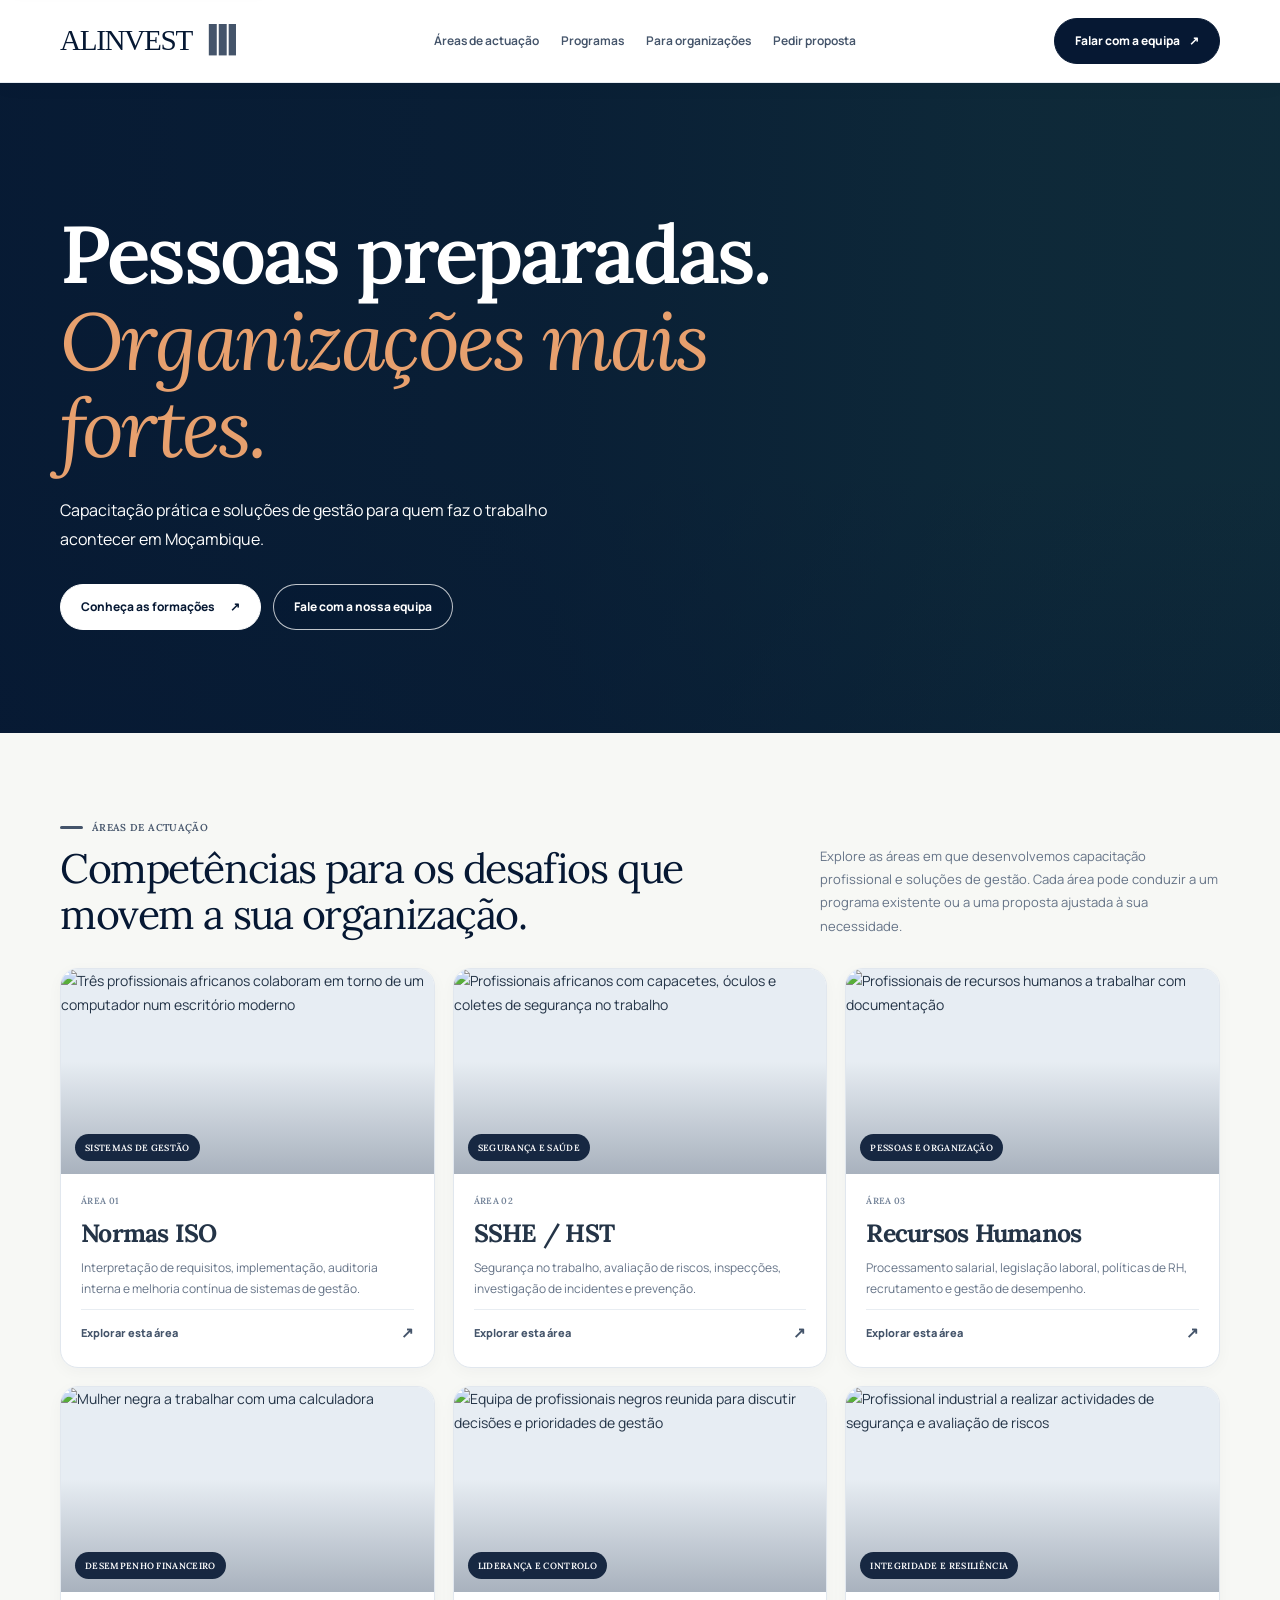
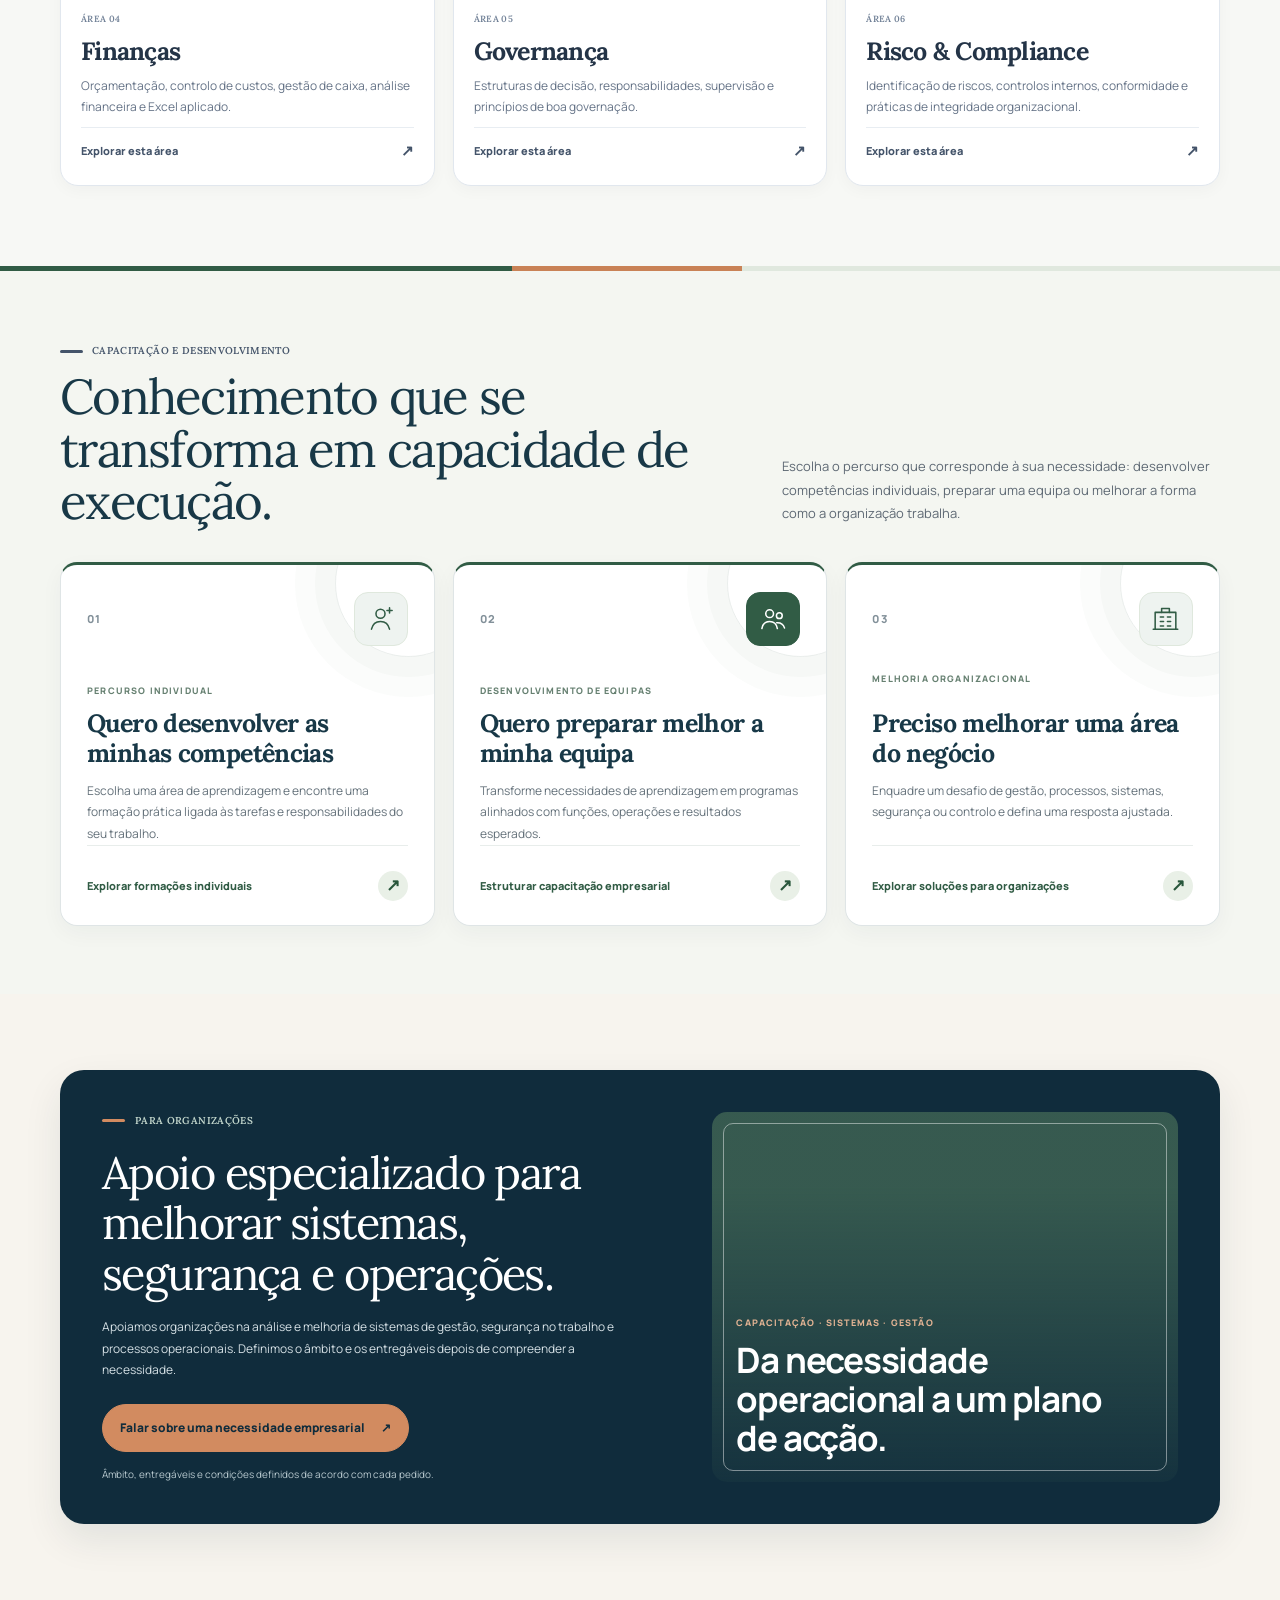
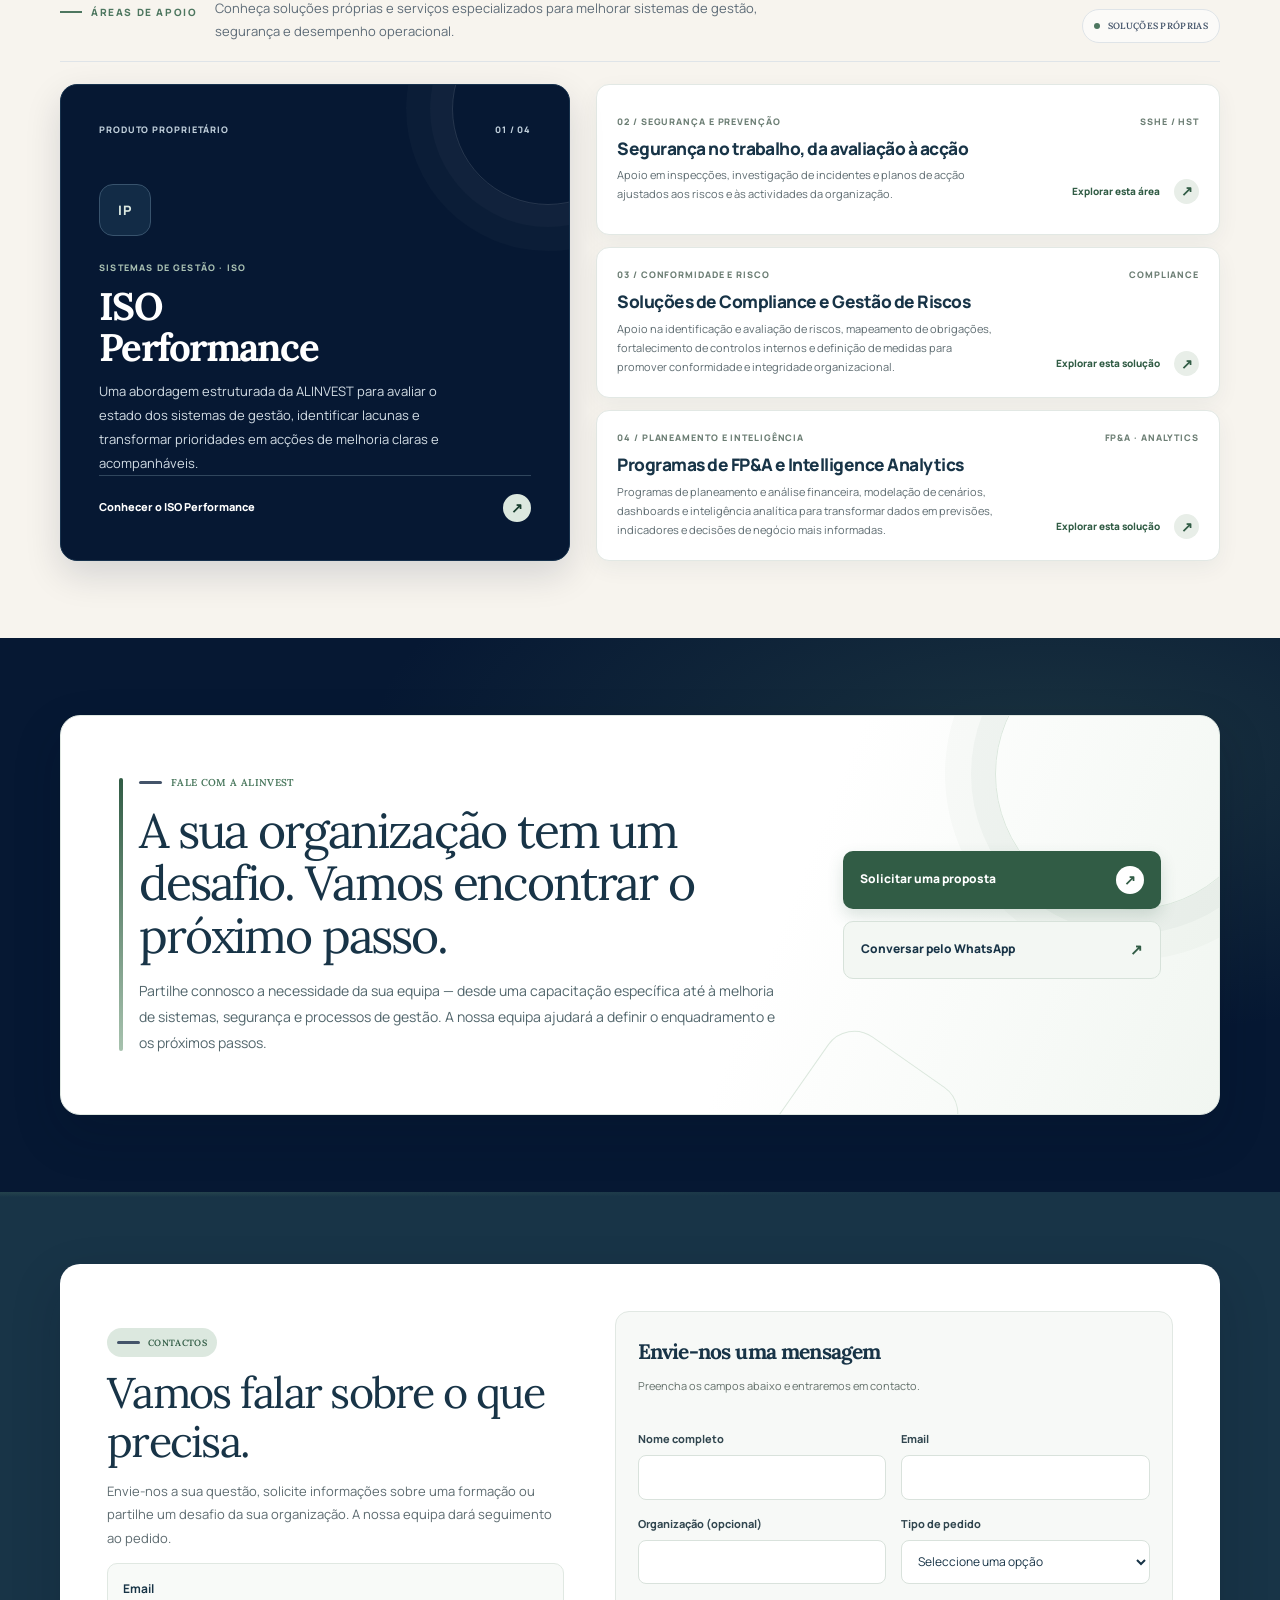
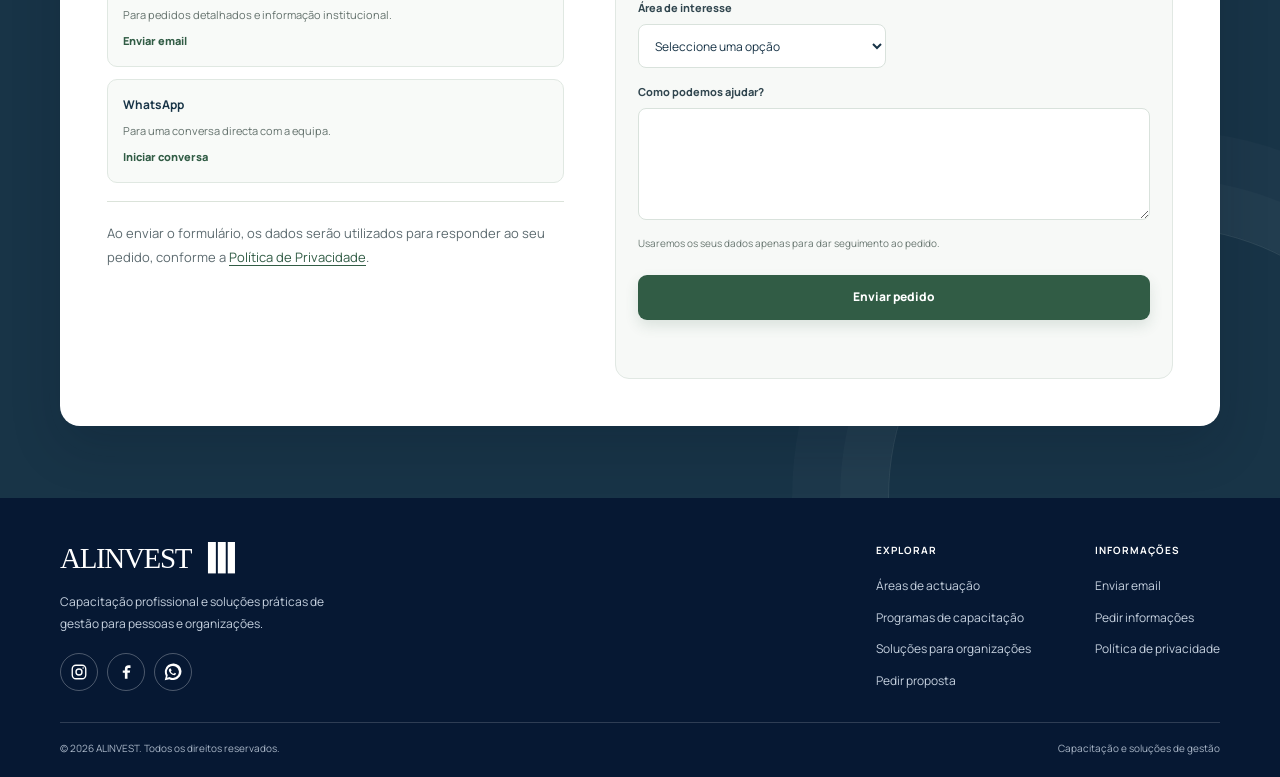
==== index.html @ ae2666fd "Remove contact area decorative arrows" ====
<!doctype html>
<html lang="pt-MZ">
<head>
<meta charset="utf-8"><link rel="preconnect" href="https://fonts.googleapis.com"><link rel="preconnect" href="https://fonts.gstatic.com" crossorigin><link href="https://fonts.googleapis.com/css2?family=Lora:wght@400;500;600;700&family=Manrope:wght@400;500;600;700;800&display=swap" rel="stylesheet"><meta name="viewport" content="width=device-width,initial-scale=1">
<meta name="theme-color" content="#061833">
<meta name="color-scheme" content="light">
<link rel="preload" as="image" href="https://images.pexels.com/photos/30678211/pexels-photo-30678211.jpeg?auto=compress&cs=tinysrgb&w=1920" fetchpriority="high">
<meta name="robots" content="index,follow,max-image-preview:large">
<meta property="og:type" content="website">
<meta property="og:locale" content="pt_MZ">
<meta property="og:site_name" content="ALINVEST"><meta property="og:url" content="https://www.alinvest-group.com/">
<meta property="og:title" content="ALINVEST | Formação Profissional e Soluções de Gestão em Moçambique">
<meta property="og:description" content="Capacitação profissional e soluções de gestão ajustadas às necessidades de profissionais e organizações em Moçambique.">
<meta name="twitter:card" content="summary">
<link rel="canonical" href="https://www.alinvest-group.com/"><meta name="description" content="Formação profissional e capacitação empresarial em Moçambique. A ALINVEST desenvolve competências em Normas ISO, SSHE/HST, Recursos Humanos, Finanças, Governança, Risco e Compliance.">
<title>ALINVEST — Capacitação e Desenvolvimento Profissional</title>
<link rel="stylesheet" href="assets/css/site.css">
<script type="application/ld+json">{"@context":"https://schema.org","@type":"Organization","name":"ALINVEST","url":"https://www.alinvest-group.com/","email":"info@alinvest-group.com","telephone":"+258851658131","address":{"@type":"PostalAddress","addressLocality":"Maputo","addressCountry":"MZ"},"areaServed":{"@type":"Country","name":"Mozambique"},"knowsAbout":["Capacitação profissional","Normas ISO","SSHE e HST","Recursos Humanos","Finanças","Governança","Gestão de Riscos","Compliance"]}</script></head>
<body>
<a class="skip-link" href="#conteudo">Saltar para o conteúdo principal</a>
<header class="header"><div class="wrap nav">
<a class="brand" href="#inicio" aria-label="ALINVEST — início"><img src="assets/alinvest-logo.svg" alt="ALINVEST" width="220" height="44"></a>
<nav class="links" aria-label="Navegação principal"><a href="#areas">Áreas de actuação</a><a href="#formacoes">Programas</a><a href="#solucoes">Para organizações</a><a href="#contacto">Pedir proposta</a></nav><a class="nav-cta" href="#contacto">Falar com a equipa <span>↗</span></a><button class="menu-btn" aria-label="Abrir menu" aria-expanded="false" id="menuBtn" aria-controls="mobileLinks">☰</button>
</div><nav class="mobile-links" id="mobileLinks" aria-label="Navegação móvel"><a href="#areas">Áreas de actuação</a><a href="#formacoes">Programas de capacitação</a><a href="#solucoes">Soluções para organizações</a><a href="#contacto">Pedir proposta</a><a class="mobile-cta" href="#contacto">Falar com a equipa</a></nav></header>
<main id="conteudo">
<section class="hero" id="inicio" aria-labelledby="hero-title">
 <div class="hero-backdrop" aria-hidden="true">
  <span class="hero-slide is-active" data-slide="0" style="background-image:url('https://images.pexels.com/photos/30678211/pexels-photo-30678211.jpeg?auto=compress&cs=tinysrgb&w=1920')"></span>
  <span class="hero-slide" data-slide="1" style="background-image:url('https://images.pexels.com/photos/30689114/pexels-photo-30689114.jpeg?auto=compress&cs=tinysrgb&w=1920')"></span>
  <span class="hero-slide" data-slide="2" style="background-image:url('https://images.pexels.com/photos/6694486/pexels-photo-6694486.jpeg?auto=compress&cs=tinysrgb&w=1920')"></span>
 </div>
 <div class="hero-shade"></div>
 <div class="wrap hero-content">
  <div class="hero-copy" data-cms-page="home-hero">

   <h1 id="hero-title">Pessoas preparadas.<br><em>Organizações mais fortes.</em></h1>
   <p class="hero-subtitle">Capacitação prática e soluções de gestão para quem faz o trabalho acontecer em Moçambique.</p>
   <div class="hero-actions"><a class="hero-button primary" href="#formacoes">Conheça as formações <span>↗</span></a><a class="hero-button ghost" href="#contacto">Fale com a nossa equipa</a></div>
  </div>
 </div>
</section>

<section class="section areas-section" id="areas" aria-labelledby="areas-title"><div class="wrap">
<div class="editorial-heading areas-heading" data-cms-page="home-areas-intro"><div><span class="editorial-kicker">ÁREAS DE ACTUAÇÃO</span><h2 id="areas-title">Competências para os desafios que movem a sua organização.</h2></div><p>Explore as áreas em que desenvolvemos capacitação profissional e soluções de gestão. Cada área pode conduzir a um programa existente ou a uma proposta ajustada à sua necessidade.</p></div>
<div class="areas editorial-grid" data-cms-page="home-areas"><a class="editorial-card area-editorial-card" href="/areas/normas-iso" data-topic="Normas ISO"><div class="editorial-image"><img src="https://images.pexels.com/photos/30688909/pexels-photo-30688909.jpeg?auto=compress&cs=tinysrgb&w=1200" alt="Três profissionais africanos colaboram em torno de um computador num escritório moderno" loading="lazy" decoding="async"><span class="editorial-category">SISTEMAS DE GESTÃO</span></div><div class="editorial-body"><span class="editorial-date">ÁREA 01</span><h3>Normas ISO</h3><p>Interpretação de requisitos, implementação, auditoria interna e melhoria contínua de sistemas de gestão.</p><span class="editorial-link">Explorar esta área <b>↗</b></span></div></a>
<a class="editorial-card area-editorial-card" href="/areas/sshe-hst" data-topic="SSHE / HST"><div class="editorial-image"><img src="https://images.pexels.com/photos/8486974/pexels-photo-8486974.jpeg?auto=compress&cs=tinysrgb&w=1400" alt="Profissionais africanos com capacetes, óculos e coletes de segurança no trabalho" loading="lazy" decoding="async"><span class="editorial-category">SEGURANÇA E SAÚDE</span></div><div class="editorial-body"><span class="editorial-date">ÁREA 02</span><h3>SSHE / HST</h3><p>Segurança no trabalho, avaliação de riscos, inspecções, investigação de incidentes e prevenção.</p><span class="editorial-link">Explorar esta área <b>↗</b></span></div></a>
<a class="editorial-card area-editorial-card" href="/areas/recursos-humanos" data-topic="Recursos Humanos"><div class="editorial-image"><img src="https://images.pexels.com/photos/5668879/pexels-photo-5668879.jpeg?auto=compress&cs=tinysrgb&w=1200" alt="Profissionais de recursos humanos a trabalhar com documentação" loading="lazy" decoding="async"><span class="editorial-category">PESSOAS E ORGANIZAÇÃO</span></div><div class="editorial-body"><span class="editorial-date">ÁREA 03</span><h3>Recursos Humanos</h3><p>Processamento salarial, legislação laboral, políticas de RH, recrutamento e gestão de desempenho.</p><span class="editorial-link">Explorar esta área <b>↗</b></span></div></a>
<a class="editorial-card area-editorial-card" href="/areas/financas" data-topic="Finanças"><div class="editorial-image"><img src="https://images.pexels.com/photos/8297145/pexels-photo-8297145.jpeg?auto=compress&cs=tinysrgb&w=1200" alt="Mulher negra a trabalhar com uma calculadora" loading="lazy" decoding="async"><span class="editorial-category">DESEMPENHO FINANCEIRO</span></div><div class="editorial-body"><span class="editorial-date">ÁREA 04</span><h3>Finanças</h3><p>Orçamentação, controlo de custos, gestão de caixa, análise financeira e Excel aplicado.</p><span class="editorial-link">Explorar esta área <b>↗</b></span></div></a>
<a class="editorial-card area-editorial-card" href="/areas/governanca" data-topic="Governança"><div class="editorial-image"><img src="https://images.pexels.com/photos/30689114/pexels-photo-30689114.jpeg?auto=compress&cs=tinysrgb&w=1200" alt="Equipa de profissionais negros reunida para discutir decisões e prioridades de gestão" loading="lazy" decoding="async"><span class="editorial-category">LIDERANÇA E CONTROLO</span></div><div class="editorial-body"><span class="editorial-date">ÁREA 05</span><h3>Governança</h3><p>Estruturas de decisão, responsabilidades, supervisão e princípios de boa governação.</p><span class="editorial-link">Explorar esta área <b>↗</b></span></div></a>
<a class="editorial-card area-editorial-card" href="/areas/risco-compliance" data-topic="Gestão de Riscos e Compliance"><div class="editorial-image"><img src="https://images.pexels.com/photos/37510646/pexels-photo-37510646.jpeg?auto=compress&cs=tinysrgb&w=1200" alt="Profissional industrial a realizar actividades de segurança e avaliação de riscos" loading="lazy" decoding="async"><span class="editorial-category">INTEGRIDADE E RESILIÊNCIA</span></div><div class="editorial-body"><span class="editorial-date">ÁREA 06</span><h3>Risco & Compliance</h3><p>Identificação de riscos, controlos internos, conformidade e práticas de integridade organizacional.</p><span class="editorial-link">Explorar esta área <b>↗</b></span></div></a></div>
</div></section>

<section class="section learning-paths-section" id="formacoes" aria-labelledby="formacoes-title"><div class="wrap">
<div class="learning-paths-heading" data-cms-page="home-programas-intro"><div><span class="editorial-kicker">CAPACITAÇÃO E DESENVOLVIMENTO</span><h2 id="formacoes-title">Conhecimento que se transforma em capacidade de execução.</h2></div><p>Escolha o percurso que corresponde à sua necessidade: desenvolver competências individuais, preparar uma equipa ou melhorar a forma como a organização trabalha.</p></div>
<div class="learning-paths-grid" data-cms-page="home-programas">
<a class="learning-path-card learning-path-individual" href="/formacoes/individual"><div class="learning-path-top"><span class="learning-path-number">01</span><span class="learning-path-icon" aria-hidden="true"><svg viewBox="0 0 48 48" fill="none"><circle cx="24" cy="15" r="7" stroke="currentColor" stroke-width="2.4"/><path d="M10 39c1.8-8 6.5-12 14-12s12.2 4 14 12" stroke="currentColor" stroke-width="2.4" stroke-linecap="round"/><path d="M34 10h8M38 6v8" stroke="currentColor" stroke-width="2.4" stroke-linecap="round"/></svg></span></div><span class="learning-path-label">PERCURSO INDIVIDUAL</span><h3>Quero desenvolver as minhas competências</h3><p>Escolha uma área de aprendizagem e encontre uma formação prática ligada às tarefas e responsabilidades do seu trabalho.</p><span class="learning-path-action">Explorar formações individuais <b aria-hidden="true">↗</b></span></a>
<a class="learning-path-card learning-path-team" href="/formacoes/equipas"><div class="learning-path-top"><span class="learning-path-number">02</span><span class="learning-path-icon" aria-hidden="true"><svg viewBox="0 0 48 48" fill="none"><circle cx="18" cy="15" r="6" stroke="currentColor" stroke-width="2.4"/><circle cx="33" cy="18" r="4.5" stroke="currentColor" stroke-width="2.4"/><path d="M6 38c1.3-7.3 5.2-11 12-11s10.7 3.7 12 11M29 29c6.4-.4 10.3 2.5 12 8" stroke="currentColor" stroke-width="2.4" stroke-linecap="round"/></svg></span></div><span class="learning-path-label">DESENVOLVIMENTO DE EQUIPAS</span><h3>Quero preparar melhor a minha equipa</h3><p>Transforme necessidades de aprendizagem em programas alinhados com funções, operações e resultados esperados.</p><span class="learning-path-action">Estruturar capacitação empresarial <b aria-hidden="true">↗</b></span></a>
<a class="learning-path-card learning-path-business" href="/solucoes/melhoria-gestao-operacional"><div class="learning-path-top"><span class="learning-path-number">03</span><span class="learning-path-icon" aria-hidden="true"><svg viewBox="0 0 48 48" fill="none"><path d="M8 39V13h32v26M5 39h38M16 20h5m6 0h5M16 27h5m6 0h5M16 34h5m6 0h5" stroke="currentColor" stroke-width="2.4" stroke-linecap="round" stroke-linejoin="round"/><path d="M18 13V7h12v6" stroke="currentColor" stroke-width="2.4" stroke-linecap="round" stroke-linejoin="round"/></svg></span></div><span class="learning-path-label">MELHORIA ORGANIZACIONAL</span><h3>Preciso melhorar uma área do negócio</h3><p>Enquadre um desafio de gestão, processos, sistemas, segurança ou controlo e defina uma resposta ajustada.</p><span class="learning-path-action">Explorar soluções para organizações <b aria-hidden="true">↗</b></span></a>
</div>
</div></section>

<section class="section solutions solutions-organizations" id="solucoes" aria-labelledby="solutions-title"><div class="wrap">
<div class="solutions-lead"><div class="solutions-lead-copy" data-cms-page="home-solucoes-intro"><span class="solutions-kicker">PARA ORGANIZAÇÕES</span><h2 id="solutions-title">Apoio especializado para melhorar sistemas, segurança e operações.</h2><p>Apoiamos organizações na análise e melhoria de sistemas de gestão, segurança no trabalho e processos operacionais. Definimos o âmbito e os entregáveis depois de compreender a necessidade.</p><a class="solutions-primary" href="#contacto" data-contact-path="business">Falar sobre uma necessidade empresarial <span>↗</span></a><span class="solutions-lead-note">Âmbito, entregáveis e condições definidos de acordo com cada pedido.</span></div><div class="solutions-lead-visual" role="img" aria-label="Profissionais africanos num ambiente técnico e industrial"><span>CAPACITAÇÃO · SISTEMAS · GESTÃO</span><strong>Da necessidade operacional a um plano de acção.</strong></div></div>
<div class="solutions-heading" data-cms-page="home-solucoes-titulo"><div><span>ÁREAS DE APOIO</span><p>Conheça soluções próprias e serviços especializados para melhorar sistemas de gestão, segurança e desempenho operacional.</p></div><span class="solutions-heading-note">SOLUÇÕES PRÓPRIAS</span></div>
<div class="solutions-editorial-layout">
<article class="solution-story solution-story-featured">
  <div class="solution-story-meta"><span>PRODUTO PROPRIETÁRIO</span><span>01 / 04</span></div>
  <div class="solution-story-mark" aria-hidden="true">IP</div>
  <div class="solution-story-content">
    <span class="solution-story-category">SISTEMAS DE GESTÃO · ISO</span>
    <h3>ISO Performance</h3>
    <p>Uma abordagem estruturada da ALINVEST para avaliar o estado dos sistemas de gestão, identificar lacunas e transformar prioridades em acções de melhoria claras e acompanháveis.</p>
    <a href="/solucoes/iso-performance" data-topic="ISO Performance">Conhecer o ISO Performance <span aria-hidden="true">↗</span></a>
  </div>
</article>
<div class="solutions-story-list" aria-label="Outras áreas de apoio" data-cms-page="home-solucoes">
  <article class="solution-story solution-story-compact">
    <div class="solution-story-meta"><span>02 / SEGURANÇA E PREVENÇÃO</span><span>SSHE / HST</span></div>
    <div class="solution-story-content"><h3>Segurança no trabalho, da avaliação à acção</h3><p>Apoio em inspecções, investigação de incidentes e planos de acção ajustados aos riscos e às actividades da organização.</p><a href="/solucoes/sshe-hst">Explorar esta área <span aria-hidden="true">↗</span></a></div>
  </article>
  <article class="solution-story solution-story-compact">
    <div class="solution-story-meta"><span>03 / CONFORMIDADE E RISCO</span><span>COMPLIANCE</span></div>
    <div class="solution-story-content"><h3>Soluções de Compliance e Gestão de Riscos</h3><p>Apoio na identificação e avaliação de riscos, mapeamento de obrigações, fortalecimento de controlos internos e definição de medidas para promover conformidade e integridade organizacional.</p><a href="/solucoes/compliance-gestao-riscos" data-topic="Soluções de Compliance e Gestão de Riscos">Explorar esta solução <span aria-hidden="true">↗</span></a></div>
  </article>
  <article class="solution-story solution-story-compact">
    <div class="solution-story-meta"><span>04 / PLANEAMENTO E INTELIGÊNCIA</span><span>FP&A · ANALYTICS</span></div>
    <div class="solution-story-content"><h3>Programas de FP&A e Intelligence Analytics</h3><p>Programas de planeamento e análise financeira, modelação de cenários, dashboards e inteligência analítica para transformar dados em previsões, indicadores e decisões de negócio mais informadas.</p><a href="/solucoes/fpa-intelligence-analytics" data-topic="Programas de FP&A e Intelligence Analytics">Explorar esta solução <span aria-hidden="true">↗</span></a></div>
  </article>
</div>
</div>

</div></section>



<section class="section final-cta-section" id="pedido" aria-labelledby="final-cta-title"><div class="wrap">
<div class="final-cta-panel">
<div class="final-cta-copy"><span class="editorial-kicker">FALE COM A ALINVEST</span><h2 id="final-cta-title">A sua organização tem um desafio. Vamos encontrar o próximo passo.</h2><p>Partilhe connosco a necessidade da sua equipa — desde uma capacitação específica até à melhoria de sistemas, segurança e processos de gestão. A nossa equipa ajudará a definir o enquadramento e os próximos passos.</p></div>
<div class="final-cta-actions"><a class="final-cta-primary" href="#contacto" data-contact-path="business"><span>Solicitar uma proposta</span><b aria-hidden="true">↗</b></a><a class="final-cta-secondary" href="https://wa.me/258851658131?text=Ol%C3%A1%2C%20ALINVEST.%20Gostaria%20de%20partilhar%20uma%20necessidade%20da%20minha%20organiza%C3%A7%C3%A3o." target="_blank" rel="noopener noreferrer">Conversar pelo WhatsApp <span aria-hidden="true">↗</span></a></div>
</div></div></section></main>
<section class="section contact-section" id="contacto" aria-labelledby="contact-title"><div class="wrap"><div class="contact-grid">
<div data-cms-page="home-contactos-intro"><span class="editorial-kicker">CONTACTOS</span><h2 id="contact-title">Vamos falar sobre o que precisa.</h2><p>Envie-nos a sua questão, solicite informações sobre uma formação ou partilhe um desafio da sua organização. A nossa equipa dará seguimento ao pedido.</p>
<div class="contact-path"><strong>Email</strong><span>Para pedidos detalhados e informação institucional.</span><a href="mailto:info@alinvest-group.com">Enviar email</a></div>
<div class="contact-path"><strong>WhatsApp</strong><span>Para uma conversa directa com a equipa.</span><a href="https://wa.me/258851658131?text=Bom%20dia.%20Entrei%20em%20contacto%20atrav%C3%A9s%20do%20website%20da%20ALINVEST%20e%20gostaria%20de%20obter%20mais%20informa%C3%A7%C3%B5es." target="_blank" rel="noopener noreferrer">Iniciar conversa</a></div>
<p class="contact-note">Ao enviar o formulário, os dados serão utilizados para responder ao seu pedido, conforme a <a href="/privacidade">Política de Privacidade</a>.</p></div>
<form id="contact-form" action="/api/contact" method="post"><div class="form-heading"><h3>Envie-nos uma mensagem</h3><p>Preencha os campos abaixo e entraremos em contacto.</p></div>
<div class="form-field"><label for="contact-name">Nome completo</label><input id="contact-name" name="name" type="text" autocomplete="name" maxlength="120" required></div>
<div class="form-field"><label for="contact-email">Email</label><input id="contact-email" name="email" type="email" autocomplete="email" maxlength="180" required></div>
<div class="form-field"><label for="contact-organization">Organização (opcional)</label><input id="contact-organization" name="org" type="text" autocomplete="organization" maxlength="160"></div>
<div class="form-field"><label for="contact-request-type">Tipo de pedido</label><select id="contact-request-type" name="requestType" required><option value="">Seleccione uma opção</option><option value="Formação individual">Formação individual</option><option value="Pedido empresarial">Pedido empresarial</option></select></div>
<div class="form-field"><label for="contact-topic">Área de interesse</label><select id="contact-topic" name="interest" required><option value="">Seleccione uma opção</option><option>Programas de capacitação</option><option>Soluções para organizações</option><option>ISO Performance</option><option>SSHE / HST</option><option>Compliance e Gestão de Riscos</option><option>FP&A e Intelligence Analytics</option><option>Outro assunto</option></select></div>
<div class="form-field full"><label for="contact-message">Como podemos ajudar?</label><textarea id="contact-message" name="message" rows="4" maxlength="3000" required></textarea></div>
<div class="form-honeypot" aria-hidden="true"><label for="contact-website">Deixe este campo vazio</label><input id="contact-website" name="website" type="text" tabindex="-1" autocomplete="off"></div>
<p class="form-hint">Usaremos os seus dados apenas para dar seguimento ao pedido.</p><button type="submit" class="button button-primary">Enviar pedido</button><p class="form-status" aria-live="polite"></p>
</form>
</div></div></section><footer class="footer"><div class="wrap">
<div class="footer-top">
<div class="footer-brand-block" data-cms-page="home-rodape"><a class="brand footer-brand" href="#inicio" aria-label="ALINVEST — início"><img src="assets/alinvest-logo-white.svg" alt="ALINVEST" width="185" height="37"></a><p>Capacitação profissional e soluções práticas de gestão para pessoas e organizações.</p><div class="footer-social" aria-label="Redes sociais">
<a href="https://www.instagram.com/alinvest.lda/" target="_blank" rel="noopener noreferrer" aria-label="Instagram da ALINVEST" title="Instagram"><svg viewBox="0 0 24 24" aria-hidden="true"><rect x="3" y="3" width="18" height="18" rx="5" fill="none" stroke="currentColor" stroke-width="1.8"/><circle cx="12" cy="12" r="4" fill="none" stroke="currentColor" stroke-width="1.8"/><circle cx="17.5" cy="6.8" r="1" fill="currentColor"/></svg></a>
<a href="https://www.facebook.com/alinvest.lda" target="_blank" rel="noopener noreferrer" aria-label="Facebook da ALINVEST" title="Facebook"><svg viewBox="0 0 24 24" aria-hidden="true"><path d="M14 21v-8h3l.5-3H14V8c0-.9.3-1.5 1.6-1.5H18V3.2c-.4-.1-1.6-.2-2.8-.2-2.8 0-4.7 1.7-4.7 4.9V10H7.7v3h2.8v8z" fill="currentColor"/></svg></a>
<a href="https://wa.me/258851658131" target="_blank" rel="noopener noreferrer" aria-label="WhatsApp da ALINVEST" title="WhatsApp"><svg viewBox="0 0 24 24" aria-hidden="true"><path d="M20.3 3.7A11.3 11.3 0 0 0 2.5 17.2L1 23l6-1.5A11.3 11.3 0 0 0 20.3 3.7ZM12 20a8 8 0 0 1-4.1-1.1l-.3-.2-3.5.9.9-3.4-.2-.4A8 8 0 1 1 12 20Zm4.4-6c-.2-.1-1.5-.7-1.7-.8s-.4-.1-.6.1-.7.8-.9 1-.3.2-.6.1a7 7 0 0 1-2-1.2 7.8 7.8 0 0 1-1.4-1.7c-.1-.2 0-.4.1-.5l.4-.5.3-.4c.1-.2 0-.4 0-.5l-.8-1.9c-.2-.5-.4-.4-.6-.4h-.5c-.2 0-.5.1-.7.3s-.9.9-.9 2.1.9 2.4 1 2.6a9.8 9.8 0 0 0 3.8 3.3c.5.2 1 .4 1.3.5.5.2 1 .2 1.4.1.4-.1 1.5-.6 1.7-1.2s.2-1.1.2-1.2-.2-.2-.4-.3Z" fill="currentColor"/></svg></a>
</div></div>
<nav class="footer-links" aria-label="Navegação do rodapé"><div><strong>Explorar</strong><a href="#areas">Áreas de actuação</a><a href="#formacoes">Programas de capacitação</a><a href="#solucoes">Soluções para organizações</a><a href="#contacto">Pedir proposta</a></div><div><strong>Informações</strong><a href="mailto:info@alinvest-group.com">Enviar email</a><a href="#contacto">Pedir informações</a><a href="/privacidade">Política de privacidade</a></div></nav>
</div><div class="legal"><span>© <span id="year"></span> ALINVEST. Todos os direitos reservados.</span><span>Capacitação e soluções de gestão</span></div></div></footer>
<script src="assets/js/site.js"></script>
<script src="assets/js/content-data.js"></script>
<script src="assets/js/content-renderer.js" defer></script>
<script src="assets/js/cms-config.js"></script>
<script src="assets/js/cms.js" defer></script>
</body></html>
---- assets/css/site.css ----
:root{--ink:#1d2b35;--navy:#183447;--green:#476b5a;--green-soft:#e8eee8;--cream:#f7f6f1;--paper:#fff;--muted:#66747a;--line:#e1e5e2;--accent:#c27b50;--max:1160px;--radius:10px;--radius-card:16px;--radius-pill:999px;--space-1:4px;--space-2:8px;--space-3:12px;--space-4:16px;--space-6:24px;--space-8:32px;--space-12:48px;--font-sans:"Manrope","Segoe UI",Arial,sans-serif;--content-gutter:clamp(20px,4vw,48px)}
*{box-sizing:border-box}
html{scroll-behavior:smooth;scroll-padding-top:100px;overflow-x:clip}
body{margin:0;min-width:320px;overflow-x:clip;background:#fff;color:var(--ink);font-family:var(--font-sans);font-size:15px;line-height:1.65;-webkit-font-smoothing:antialiased}
img,svg{max-width:100%;height:auto}
a{color:inherit;text-decoration:none}
button,input,select,textarea{font:inherit}
button,a{-webkit-tap-highlight-color:transparent}
button:focus-visible,a:focus-visible,input:focus-visible,select:focus-visible,textarea:focus-visible,summary:focus-visible{outline:3px solid #bd916d;outline-offset:3px}
.wrap{width:min(var(--max),calc(100% - 48px));margin-inline:auto}
h1,h2,h3,p{margin-top:0}
h1,h2,h3{color:var(--navy)}
h1,h2{font-family:var(--font-sans);font-weight:800;letter-spacing:-.025em}
.header{position:sticky;top:0;z-index:20;background:rgba(255,255,255,.97);backdrop-filter:blur(12px);border-bottom:1px solid var(--line)}
.nav{min-height:78px;display:flex;align-items:center;justify-content:space-between;gap:28px}
.brand{display:flex;align-items:center;flex-shrink:0}
.brand img,.brand svg{display:block;width:190px;height:auto}
.links{display:flex;align-items:center;justify-content:center;gap:clamp(12px,1.55vw,22px);font-size:12px;font-weight:600;color:#44535a}
.links a{transition:color .18s}
.links a:hover,.footer-links a:hover{color:var(--green)}
.nav-cta,.btn{display:inline-flex;align-items:center;justify-content:center;gap:9px;min-height:45px;padding:12px 18px;border:1px solid var(--green);border-radius:5px;background:var(--green);color:#fff;font-size:12px;font-weight:700;line-height:1.35;transition:background .18s,border-color .18s,transform .18s}
.nav-cta{white-space:nowrap;padding:11px 14px}
.nav-cta:hover,.btn:hover{background:#355646;border-color:#355646;transform:translateY(-1px)}
.btn.secondary{background:transparent;color:var(--navy);border-color:#c7d0ca}
.btn.secondary:hover{background:#f0f3ef;border-color:#9aada0}
.btn.light{background:#fff;color:var(--navy);border-color:#fff}
.menu-btn{display:none;align-items:center;justify-content:center;width:44px;height:44px;border:1px solid var(--line);border-radius:5px;background:#fff;color:var(--navy);font-size:23px;cursor:pointer}
.mobile-links{display:none}
.hero{position:relative;overflow:hidden;background:var(--cream)}
.eyebrow{display:flex;align-items:center;gap:10px;color:var(--green);font-size:10px;font-weight:800;letter-spacing:.15em;line-height:1.5;text-transform:uppercase}
.eyebrow:before{content:"";display:block;width:24px;height:2px;background:var(--accent);flex-shrink:0}
.hero h1{max-width:570px;margin:20px 0;font-size:clamp(44px,5.2vw,67px);line-height:1.035;letter-spacing:-.045em}
.hero h1 em{font-style:normal;color:var(--green)}
.hero p{max-width:510px;color:#5f6d70;font-size:16px;line-height:1.85;margin-bottom:26px}
.section{padding:82px 0}
.section.soft{background:var(--cream)}
.section-head{display:flex;align-items:end;justify-content:space-between;gap:36px;margin-bottom:32px}
.section-head h2{max-width:590px;margin:13px 0 0;font-size:clamp(33px,4vw,47px);line-height:1.1}
.section-head>p{max-width:405px;margin:0;color:var(--muted);font-size:13px;line-height:1.8}
.catalogue{background:#f5f6f2}
.catalogue-tools{display:flex;flex-wrap:wrap;gap:8px;margin-bottom:24px}
.catalogue-filter{min-height:38px;padding:8px 13px;border:1px solid #d6ddd6;border-radius:4px;background:#fff;color:#53625c;font-size:11px;font-weight:650;cursor:pointer;transition:background .18s,color .18s,border-color .18s}
.catalogue-filter:hover,.catalogue-filter[aria-pressed="true"]{background:var(--green);border-color:var(--green);color:#fff}
.course-grid{display:grid;grid-template-columns:repeat(3,minmax(0,1fr));gap:16px}
.course-card{display:flex;flex-direction:column;align-items:flex-start;min-width:0;min-height:300px;padding:24px;border:1px solid #e0e5df;border-radius:7px;background:#fff;box-shadow:0 4px 14px rgba(28,51,42,.025);transition:transform .2s,border-color .2s,box-shadow .2s}
.course-card:hover{transform:translateY(-3px);border-color:#b9c9bd;box-shadow:0 12px 28px rgba(28,51,42,.07)}
.course-tag{display:inline-block;margin-bottom:12px;padding:5px 8px;border-radius:3px;background:var(--green-soft);color:#3f6653;font-size:9px;font-weight:800;letter-spacing:.035em}
.course-card h3{margin:0 0 10px;font:400 23px/1.16 Georgia,serif;letter-spacing:-.02em}
.course-card p{margin:0 0 19px;color:var(--muted);font-size:12px;line-height:1.75}
.course-action{display:flex;align-items:center;gap:6px;width:100%;margin-top:auto;padding-top:13px;border-top:1px solid var(--line);color:var(--green);font-size:11px;font-weight:750}
.course-action:hover{color:#294b3a}
.catalogue-note{margin:19px 0 0;color:#758078;font-size:10px;line-height:1.7}
.areas{display:grid;grid-template-columns:repeat(3,minmax(0,1fr));border-top:1px solid var(--line);border-left:1px solid var(--line)}
.area{display:flex;flex-direction:column;align-items:flex-start;min-width:0;min-height:225px;padding:25px;border:0;border-right:1px solid var(--line);border-bottom:1px solid var(--line);background:#fff;transition:background .2s}
.area:hover{background:#f7f8f4}
.num{color:var(--green);font-size:10px;font-weight:800;letter-spacing:.1em}
.area h3{margin:25px 0 9px;font:400 25px/1.12 Georgia,serif;letter-spacing:-.02em}
.area p{margin:0 0 18px;color:var(--muted);font-size:12px;line-height:1.75}
.area a{margin-top:auto;color:var(--green);font-size:11px;font-weight:750}
.area a span{padding-left:5px}
.solutions{background:var(--green-soft)}
.solutions-grid{display:grid;grid-template-columns:repeat(2,minmax(0,1fr));gap:14px}
.solution-card{display:flex;flex-direction:column;align-items:flex-start;min-width:0;padding:30px;border:1px solid #d9e3da;border-radius:7px;background:#fff;box-shadow:0 3px 12px rgba(34,63,48,.025);transition:transform .2s,box-shadow .2s}
.solution-card:hover{transform:translateY(-3px);box-shadow:0 12px 26px rgba(34,63,48,.08)}
.solution-featured{background:var(--navy);border-color:var(--navy)}
.solution-index{color:#64806f;font-size:10px;font-weight:800;letter-spacing:.1em}
.solution-index span{margin-left:8px;font-weight:650}
.solution-featured .solution-index{color:#c8d6cd}
.solution-icon{display:grid;place-items:center;width:46px;height:46px;margin:21px 0 15px;border-radius:50%;background:#edf2ed;color:var(--green);font-size:10px;font-weight:850}
.solution-featured .solution-icon{background:#294b5b;color:#fff}
.solution-card h3{margin:0 0 11px;font:400 clamp(25px,2.7vw,32px)/1.1 Georgia,serif;letter-spacing:-.025em}
.solution-featured h3{color:#fff}
.solution-card p{margin:0 0 15px;color:var(--muted);font-size:12px;line-height:1.8}
.solution-featured p{color:#d5e0dc}
.solution-card ul{display:grid;gap:8px;margin:0 0 22px;padding:0;list-style:none}
.solution-card li{position:relative;padding-left:17px;color:#4e5e57;font-size:11px;line-height:1.65}
.solution-card li:before{content:"✓";position:absolute;left:0;color:var(--green);font-weight:800}
.solution-featured li{color:#dce5e0}
.solution-featured li:before{color:#c6d6cc}
.solution-card>a{display:flex;align-items:center;gap:7px;width:100%;margin-top:auto;padding-top:14px;border-top:1px solid var(--line);color:var(--green);font-size:11px;font-weight:750}
.solution-featured>a{border-color:#405966;color:#e0e9e3}
.solutions-note{max-width:900px;margin:19px 0 0;color:#61726a;font-size:10px;line-height:1.75}
#sobre{background:var(--cream)}
#metodo{background:#fff}
.faq-section{background:#f6f7f3}
.faq-layout{display:grid;grid-template-columns:.8fr 1.2fr;gap:clamp(35px,7vw,85px);align-items:start}
.faq-intro h2{margin:15px 0;font-size:clamp(32px,4vw,45px);line-height:1.1}
.faq-intro p{color:var(--muted);font-size:13px;line-height:1.8}
.faq-intro .btn{margin-top:9px}
.faq-list{border-top:1px solid #dce2dc}
.faq-list details{border-bottom:1px solid #dce2dc}
.faq-list summary{position:relative;list-style:none;cursor:pointer;padding:19px 36px 19px 0;color:var(--navy);font-size:13px;font-weight:700;line-height:1.5}
.faq-list summary::-webkit-details-marker{display:none}
.faq-list summary:after{content:"+";position:absolute;right:4px;top:14px;color:var(--green);font-size:21px;font-weight:400}
.faq-list details[open] summary:after{content:"−"}
.faq-list details p{max-width:690px;margin:0;padding:0 24px 18px 0;color:var(--muted);font-size:12px;line-height:1.8}
#contacto{background:#fff}
.contact-grid{display:grid;grid-template-columns:.82fr 1.18fr;gap:clamp(35px,6vw,70px);align-items:start}
.contact-grid h2{margin:15px 0;font-size:clamp(34px,4vw,47px);line-height:1.08}
.contact-grid>div>p{color:var(--muted);font-size:13px;line-height:1.8}
.contact-note{margin-top:26px;padding-top:20px;border-top:1px solid var(--line);color:var(--muted);font-size:12px;line-height:1.9;overflow-wrap:anywhere}
.contact-note strong{color:var(--navy)}
.contact-note a{color:var(--green);text-decoration:underline;text-decoration-color:#b8c9bc;text-underline-offset:3px}
form{display:grid;grid-template-columns:repeat(2,minmax(0,1fr));gap:15px;padding:25px;border:1px solid #e1e6df;border-radius:8px;background:#f7f8f5}
label{display:block;color:#3f4e49;font-size:11px;font-weight:750}
input,select,textarea{display:block;width:100%;min-width:0;min-height:44px;margin-top:7px;padding:11px 12px;border:1px solid #d5ddd6;border-radius:4px;background:#fff;color:var(--ink);font-size:12px}
input:focus,select:focus,textarea:focus{outline:2px solid #96b1a0;outline-offset:1px;border-color:var(--green)}
textarea{min-height:112px;resize:vertical}
.full{grid-column:1/-1}
.form-hint{grid-column:1/-1;margin:0;color:#718078;font-size:10px;line-height:1.7}
.footer{padding:36px 0 20px;background:#f0f3ef;border-top:1px solid #e1e6df}
.footer-top{display:flex;justify-content:space-between;gap:40px;padding-bottom:27px}
.footer .brand img{width:175px}
.footer p{max-width:300px;margin:13px 0 0;color:var(--muted);font-size:11px;line-height:1.8}
.footer-links{display:flex;gap:clamp(25px,5vw,60px)}
.footer-links>div{display:grid;align-content:start;gap:8px;color:#5c6a64;font-size:11px}
.footer-links strong{margin-bottom:4px;color:var(--navy);font-size:10px;letter-spacing:.08em;text-transform:uppercase}
.legal{display:flex;justify-content:space-between;gap:15px;padding-top:15px;border-top:1px solid #d9e0d9;color:#78837c;font-size:9px;line-height:1.7}
section[id]{scroll-margin-top:100px}
[hidden]{display:none!important}
@media(max-width:1050px){.links{gap:11px}.links a{font-size:11px}.nav-cta{font-size:11px;padding:10px}.area{padding:22px}.solution-card{padding:25px}}
@media(max-width:820px){.wrap{width:calc(100% - 36px)}.nav{min-height:72px}.links,.nav>.nav-cta{display:none}.menu-btn{display:inline-flex}.mobile-links.open{display:grid;padding:3px 18px 14px;border-top:1px solid var(--line);background:#fff;box-shadow:0 12px 20px rgba(24,52,71,.06)}.mobile-links a{padding:12px 0;border-bottom:1px solid #edf0ec;font-size:12px;font-weight:650}.mobile-links .mobile-cta{color:var(--green)}.hero h1{max-width:13ch;font-size:clamp(45px,7.5vw,61px)}.section{padding:68px 0}.section-head{align-items:flex-start;flex-direction:column;gap:15px}.section-head>p{max-width:620px}.course-grid{grid-template-columns:repeat(2,minmax(0,1fr))}.areas{grid-template-columns:repeat(2,minmax(0,1fr))}.solutions-grid{grid-template-columns:repeat(2,minmax(0,1fr))}.contact-grid,.faq-layout{grid-template-columns:minmax(0,1fr);gap:30px}.footer-top{flex-direction:column;gap:28px}}
@media(max-width:560px){.wrap{width:calc(100% - 30px)}.brand img{width:165px}.eyebrow{font-size:9px;letter-spacing:.11em}.hero h1{font-size:clamp(38px,10vw,48px);line-height:1.06;margin:17px 0}.hero p{font-size:14px;line-height:1.75}.section{padding:53px 0}.section-head{margin-bottom:25px}.section-head h2,.faq-intro h2{font-size:clamp(30px,8vw,39px)}.course-grid,.areas,.solutions-grid{grid-template-columns:minmax(0,1fr)}.course-card{min-height:0;padding:20px}.area{min-height:0;padding:22px}.area h3{margin:16px 0 8px}.solution-card{padding:23px}.solution-icon{margin:17px 0 13px}.faq-list summary{padding:17px 33px 17px 0;font-size:12px}form{grid-template-columns:minmax(0,1fr);padding:17px;gap:13px}.full{grid-column:auto}.footer-links{gap:24px;flex-wrap:wrap}.footer-links>div{min-width:130px}.legal{flex-direction:column;gap:5px}}
@media(prefers-reduced-motion:reduce){html{scroll-behavior:auto}*,*:before,*:after{transition:none!important;animation:none!important}}


/* Mozambique-market positioning and locally grounded content */
:root{--green:#315f4b;--green-soft:#eaf0e9;--navy:#173447;--accent:#b9774e}
.hero{background:#f5f5f0}
.hero h1{max-width:590px}




/* Human-centred design: local capability, practical learning and African imagery */
:root{--ink:#26352d;--navy:#234638;--green:#3e7655;--green-soft:#edf2e7;--cream:#fbf7ef;--paper:#fffdf9;--accent:#d8794d;--sun:#e7b94f;--line:#e8e1d5;--muted:#68736a;--radius:16px}
body{background:var(--paper);color:var(--ink);font-family:"Trebuchet MS",Arial,sans-serif;font-size:15.5px}
h1,h2,h3{color:var(--navy);font-family:"Trebuchet MS",Arial,sans-serif;letter-spacing:-.04em}h1,h2{font-weight:800}
.header{background:rgba(255,253,249,.97);border-bottom-color:#eee6da}.nav{min-height:82px}
.links{color:#3e5245}.links a:hover,.footer-links a:hover{color:var(--accent)}
.nav-cta,.btn{border-radius:999px;background:#3e7655;border-color:#3e7655;padding:13px 21px}.nav-cta{padding:12px 16px}
.nav-cta:hover,.btn:hover{background:#294e3a;border-color:#294e3a}.btn.secondary{border-radius:999px;background:transparent;color:#315c45;border-color:#b9cbb8}.menu-btn{border-radius:12px}
.hero{background:#fbf7ef}
.eyebrow{color:#3e7655;letter-spacing:.09em}.eyebrow:before{width:20px;height:4px;border-radius:9px;background:var(--accent)}
.hero h1{font-size:clamp(43px,5.1vw,65px);line-height:1.04}.hero h1 em{color:#c86f43}
.hero p{font-size:16px;line-height:1.8;color:#5c6c60}
.section{padding:80px 0}.section.soft,.catalogue{background:#f8f5ed}.section-head h2{font-size:clamp(32px,3.8vw,45px);line-height:1.13}
.catalogue-tools{gap:9px}.catalogue-filter{border-radius:999px;border-color:#ded7c9;padding:9px 15px;background:#fffdf9}.catalogue-filter:hover,.catalogue-filter[aria-pressed="true"]{background:#3e7655;border-color:#3e7655}
.course-grid{gap:18px}.course-card{border-radius:15px;padding:16px;min-height:0;border-color:#ebe3d6;box-shadow:0 5px 16px rgba(57,73,50,.035)}.course-card:hover{transform:translateY(-4px);border-color:#d4c5ae;box-shadow:0 15px 26px rgba(57,73,50,.09)}.course-tag{border-radius:999px;background:#edf2e7;color:#315c45;padding:5px 10px}
.course-card h3{font-size:22px;line-height:1.18;font-weight:800}.course-card p{font-size:12.5px}.course-action{color:#3e7655;border-top-color:#eee7dc}
.areas{border:0;gap:13px}.area{border:1px solid #e9e3d8;border-radius:15px;min-height:220px;padding:24px;background:#fffdf9}.area:hover{background:#f4f5e9;border-color:#d7dfcd}.area .num{color:#c86f43}.area h3{font-weight:800;font-size:23px}
.solutions{background:#eaf0e5}.solutions-grid{gap:16px}.solution-card{border-radius:16px;border-color:#dce5d8;padding:28px;box-shadow:none}.solution-card:hover{transform:translateY(-3px);box-shadow:0 14px 26px rgba(35,70,56,.08)}
.solution-featured{background:#315c45;border-color:#315c45}.solution-index{color:#71917b}.solution-featured .solution-index{color:#d8e5d8}.solution-icon{border-radius:15px;background:#edf2e7;color:#315c45;font-weight:900}.solution-featured .solution-icon{background:#456e56;color:#fff}.solution-card h3{font-weight:800}.solution-card>a{color:#3e7655;border-color:#e7e7dc}.solution-featured>a{color:#fff;border-color:#6d8b76}
#sobre{background:#f8f5ed}
.faq-section{background:#f8f5ed}.faq-list,.faq-list details{border-color:#e3dacb}.faq-list summary:after{color:#c86f43}
form{border-radius:17px;border-color:#e9e0d3;background:#f8f5ed;padding:27px}input,select,textarea{border-radius:9px;border-color:#ded7ca;background:#fffdf9}
.footer{background:#315c45;border-color:#315c45;color:#fff}.footer p,.footer-links>div{color:#d9e4d9}.footer-links strong{color:#fff}.footer-links a:hover{color:#f7d68c}.legal{border-color:#577760;color:#d2ded2}
@media(max-width:820px){.section{padding:65px 0}}
@media(max-width:560px){.hero h1{font-size:clamp(37px,9.7vw,47px)}.area{border-radius:13px}.solution-card{border-radius:14px}form{padding:18px}}

/* ALINVEST x Mozambique LNG reference: editorial full-width layout, local workforce, clearer navigation */
:root{--brand-navy:#061833;--brand-slate:#44546a;--brand-blue:#254d63;--brand-sand:#f2eee5;--brand-rust:#bd6d43;--brand-green:#4d765f;--ink:#192a3a;--navy:#061833;--green:#4d765f;--accent:#bd6d43;--cream:#f2eee5;--paper:#fff}
html{scroll-padding-top:88px}
body{font-family:Arial,Helvetica,sans-serif;color:#253746;background:#fff;font-size:15px;line-height:1.65}
.header{position:sticky;top:0;z-index:50;background:#fff;border-bottom:1px solid #dfe4e8;box-shadow:0 2px 12px rgba(6,24,51,.035)}
.brand img{width:168px;}
.nav{min-height:78px;gap:25px}
.links{display:flex;align-items:center;gap:clamp(14px,2vw,27px);font-size:12px;font-weight:700;color:#253746}
.links a{white-space:nowrap;position:relative;padding:28px 0}
.links a:after{content:"";position:absolute;bottom:19px;left:0;width:0;height:2px;background:#bd6d43;transition:width .2s}
.links a:hover:after{width:100%}
.nav-cta{background:#061833;border-color:#061833;border-radius:2px;padding:12px 17px;font-size:11px;white-space:nowrap}
.nav-cta:hover{background:#254d63;border-color:#254d63}
.menu-btn{border-radius:2px;border-color:#d6dde2;color:#061833}
.hero{position:relative;isolation:isolate;min-height:min(690px,calc(100vh - 78px));background:#16384a;color:#fff;overflow:hidden;display:flex;align-items:stretch}
.hero-backdrop{position:absolute;z-index:-3;inset:0;background-image:none;background-size:cover;background-position:center 42%;transform:scale(1.01)}
.hero-shade{position:absolute;z-index:-2;inset:0;background:linear-gradient(90deg,rgba(4,20,40,.9) 0%,rgba(4,20,40,.72) 40%,rgba(4,20,40,.25) 75%,rgba(4,20,40,.1) 100%),linear-gradient(0deg,rgba(4,20,40,.42),transparent 40%)}
.hero-content{min-height:inherit;display:flex;flex-direction:column;justify-content:center;position:relative;padding-top:90px;padding-bottom:72px}
.hero-copy{max-width:760px;padding:0}
.hero-eyebrow{display:flex;align-items:center;gap:12px;color:#f1d4bd;font-size:10px;font-weight:800;letter-spacing:.18em;text-transform:uppercase;margin-bottom:25px}
.hero-eyebrow span{display:inline-block;width:33px;height:3px;background:#d48a5e}
.hero h1{color:#fff;font-size:clamp(43px,6.2vw,78px);font-weight:800;line-height:1.02;letter-spacing:-.055em;max-width:800px;margin:0 0 25px}
.hero h1 em{font-style:normal;color:#e7b28e}
.hero-copy>p{max-width:560px;color:#f1f3f4;font-size:17px;line-height:1.8;margin:0 0 30px}
.hero-actions{display:flex;flex-wrap:wrap;gap:12px}
.hero-button{display:inline-flex;align-items:center;justify-content:center;gap:22px;min-height:49px;padding:13px 19px;font-size:11px;font-weight:800;letter-spacing:.015em;border:1px solid rgba(255,255,255,.65);transition:background .2s,border-color .2s}
.hero-button.primary{background:#bd6d43;border-color:#bd6d43;color:#fff}
.hero-button.primary:hover{background:#a85b35;border-color:#a85b35}
.hero-button.ghost{color:#fff;background:rgba(6,24,51,.2)}
.hero-button.ghost:hover{background:rgba(255,255,255,.13)}
.hero-index{display:flex;align-items:center;gap:12px;margin-top:65px;color:#e2e8ed;font-size:9px;letter-spacing:.16em;font-weight:700}
.hero-index span:first-child{color:#f0b58e;font-size:15px}
.hero-index i{height:1px;width:42px;background:#d48a5e}
.section{scroll-margin-top:85px}
.section{padding:84px 0}
.section.soft,.catalogue,#sobre,.faq-section{background:#f5f3ee}
.section-head h2{font-size:clamp(31px,4vw,47px);line-height:1.1;letter-spacing:-.045em;color:#061833}
.eyebrow{color:#a95d39;font-size:10px;font-weight:800;letter-spacing:.12em;text-transform:uppercase}
.eyebrow:before{background:#bd6d43}
.course-card,.area,.solution-card,form{border-radius:0}
.course-card{border-color:#dfe3e4;box-shadow:none}
.course-card:hover{transform:translateY(-3px);border-color:#b9c6ca;box-shadow:0 12px 25px rgba(6,24,51,.08)}
.course-tag{border-radius:0;background:#e8eee8;color:#254d3d}
.course-card h3,.area h3,.solution-card h3{color:#061833}
.catalogue-filter{border-radius:0}
.catalogue-filter[aria-pressed="true"],.catalogue-filter:hover{background:#061833;border-color:#061833}
.areas{gap:0;border-top:1px solid #dfe3e4;border-left:1px solid #dfe3e4}
.area{border:0;border-right:1px solid #dfe3e4;border-bottom:1px solid #dfe3e4;min-height:220px}
.area:hover{background:#f2eee5}
.area .num{color:#bd6d43}
.solutions{background:#e9edf0}
.solution-card{border:1px solid #d4dde1;box-shadow:none}
.solution-featured{background:#061833;border-color:#061833}
.solution-index{color:#71899a}
.solution-icon{border-radius:0;background:#e3e9ec;color:#061833}
.solution-featured .solution-icon{background:#254d63}
.solution-card>a{color:#254d63}
.faq-list,.faq-list details{border-color:#dfe3e4}
.faq-list summary:after{color:#bd6d43}
form{border:1px solid #dfe3e4;background:#f5f3ee;padding:30px}
input,select,textarea{border-radius:0;border-color:#ccd5d9;background:#fff}
input:focus,select:focus,textarea:focus{outline:2px solid #9eb5c1;border-color:#254d63}
.footer{background:#061833;border-color:#061833;color:#fff}
.footer p,.footer-links>div{color:#c6d1d9}
.footer-links strong{color:#fff}
.footer-links a:hover{color:#e7b28e}
.legal{border-color:#33475c;color:#c6d1d9}
@media(max-width:900px){.links{gap:14px}.links a{font-size:11px}.brand img{width:145px}.nav{gap:16px}.hero{min-height:620px}}
@media(max-width:820px){.nav{min-height:72px}.links{display:none}.nav-cta{margin-left:auto}.menu-btn{display:block}.hero{min-height:590px}.hero-content{padding-top:75px;padding-bottom:50px}.hero h1{font-size:clamp(43px,7.5vw,64px)}.section{padding:65px 0}}
@media(max-width:560px){.brand img{width:135px}.nav-cta{padding:10px 11px;font-size:10px}.hero{min-height:600px}.hero-backdrop{background-position:58% center}.hero-shade{background:linear-gradient(90deg,rgba(4,20,40,.88),rgba(4,20,40,.58)),linear-gradient(0deg,rgba(4,20,40,.35),transparent 50%)}.hero-content{padding-top:65px;padding-bottom:36px}.hero h1{font-size:clamp(39px,10.2vw,51px)}.hero-copy>p{font-size:15px}.hero-actions{align-items:stretch;flex-direction:column;max-width:330px}.hero-button{justify-content:space-between}.hero-index{margin-top:48px}.section-head h2{font-size:33px}form{padding:19px}}


/* ALINVEST design system — logo-aligned palette, coherent SaaS layout */
:root{
 --ink:#243447;--navy:#061833;--green:#44546a;--green-soft:#edf1f5;
 --cream:#f6f8fb;--paper:#fff;--muted:#657387;--line:#e1e7ee;
 --accent:#44546a;--brand-navy:#061833;--brand-slate:#44546a;
 --brand-blue:#62758a;--brand-sand:#f6f8fb;--brand-rust:#44546a;
 --brand-green:#44546a;--max:1160px;--radius:18px
}
html{scroll-padding-top:90px}
body{background:#fff;color:var(--ink);font-family:Inter,"Segoe UI",Arial,sans-serif;font-size:15px;line-height:1.7}
h1,h2,h3{font-family:Inter,"Segoe UI",Arial,sans-serif;color:var(--navy);letter-spacing:-.035em}
h1,h2{font-weight:750}
.wrap{width:min(var(--max),calc(100% - 48px))}
.header{position:sticky;top:0;z-index:50;background:rgba(255,255,255,.96);backdrop-filter:blur(16px);border-bottom:1px solid #e6ebf1;box-shadow:0 3px 18px rgba(6,24,51,.045)}
.nav{min-height:82px;gap:26px}
.brand img{width:176px;}
.links{gap:clamp(12px,1.7vw,24px);font-size:12px;font-weight:650;color:#44546a}
.links a{padding:10px 0;white-space:nowrap}
.links a:after{bottom:2px;background:#44546a;height:2px;border-radius:5px}
.links a:hover,.footer-links a:hover{color:#061833}
.nav-cta,.btn,.hero-button,.mobile-cta{border-radius:999px;min-height:46px;padding:12px 20px;border:1px solid #061833;background:#061833;color:#fff;font-size:12px;font-weight:700;letter-spacing:0;box-shadow:none}
.nav-cta{padding:11px 17px}
.nav-cta:hover,.btn:hover{background:#44546a;border-color:#44546a;transform:translateY(-1px)}
.btn.secondary{background:#fff;color:#061833;border-color:#c8d2de}
.btn.secondary:hover{background:#edf1f5;border-color:#44546a}
.btn.light{background:#fff;color:#061833;border-color:#fff}
.menu-btn{border:1px solid #d7e0e9;border-radius:13px;color:#061833;background:#fff}
.hero{min-height:0;background:#f6f8fb;color:#243447}
.hero-backdrop{background-position:center 42%}
.hero-shade{background:linear-gradient(90deg,rgba(6,24,51,.88) 0%,rgba(6,24,51,.68) 42%,rgba(6,24,51,.22) 78%,rgba(6,24,51,.1) 100%),linear-gradient(0deg,rgba(6,24,51,.3),transparent 40%)}
.hero-content{min-height:clamp(530px,68vw,650px);padding-top:76px;padding-bottom:52px}
.hero-copy{max-width:720px}
.hero-eyebrow{color:#e0e7ef;letter-spacing:.13em}
.hero-eyebrow span{background:#b7c5d6;border-radius:99px;width:26px}
.hero h1{font-family:Inter,"Segoe UI",Arial,sans-serif;font-size:clamp(40px,5.5vw,70px);font-weight:780;line-height:1.05;letter-spacing:-.055em}
.hero h1 em{color:#d8e1ec}
.hero-copy>p{color:#f1f4f8;font-size:16px;line-height:1.8}
.hero-actions{gap:12px}
.hero-button{justify-content:center;gap:15px;min-height:49px;padding:13px 21px;transition:all .2s}
.hero-button.primary{background:#fff;color:#061833;border-color:#fff}
.hero-button.primary:hover{background:#e9eef4;border-color:#e9eef4}
.hero-button.ghost{background:rgba(6,24,51,.15);border-color:rgba(255,255,255,.75);color:#fff}
.hero-button.ghost:hover{background:rgba(255,255,255,.12);border-color:#fff}
.hero-index{color:#edf2f8;letter-spacing:.12em}
.hero-index span:first-child{color:#fff}
.hero-index i{background:#b7c5d6}
.section{scroll-margin-top:92px}
.section{padding:clamp(58px,7vw,86px) 0}
.section.soft,.catalogue,#sobre,.faq-section{background:#f6f8fb}
.section-head{max-width:760px;margin-bottom:30px}
.section-head h2{font-size:clamp(30px,3.7vw,44px);line-height:1.13;letter-spacing:-.045em;color:#061833;font-weight:760}
.section-head>p{color:#657387}
.eyebrow{color:#44546a;font-size:10px;font-weight:800;letter-spacing:.13em}
.eyebrow:before{background:#44546a;border-radius:99px}
.catalogue-tools{gap:9px}
.catalogue-filter{border:1px solid #d5dee8;border-radius:999px;background:#fff;color:#44546a;padding:9px 15px;transition:all .18s}
.catalogue-filter:hover,.catalogue-filter[aria-pressed="true"]{background:#061833;border-color:#061833;color:#fff}
.course-grid{gap:18px}
.course-card{border:1px solid #e1e7ee;border-radius:18px;background:#fff;padding:16px;box-shadow:0 4px 16px rgba(6,24,51,.035);overflow:hidden;transition:transform .2s,box-shadow .2s,border-color .2s}
.course-card:hover{transform:translateY(-3px);border-color:#c6d3e0;box-shadow:0 13px 28px rgba(6,24,51,.08)}
.course-tag{border-radius:999px;background:#edf1f5;color:#44546a;padding:5px 10px}
.course-card h3,.area h3,.solution-card h3{color:#061833;font-weight:750}
.course-card h3{font-size:20px;line-height:1.25}
.course-action{color:#44546a;border-color:#e8edf2}
.areas{gap:14px;border:0}
.area{border:1px solid #e1e7ee;border-radius:18px;min-height:200px;padding:23px;background:#fff;transition:transform .2s,box-shadow .2s,border-color .2s}
.area:hover{background:#fff;border-color:#c6d3e0;transform:translateY(-2px);box-shadow:0 10px 24px rgba(6,24,51,.06)}
.area .num{color:#62758a}
.solutions{background:#edf1f5}
.solutions-grid{gap:16px}
.solution-card{border:1px solid #dce4ec;border-radius:18px;background:#fff;padding:26px;box-shadow:0 4px 15px rgba(6,24,51,.025);transition:transform .2s,box-shadow .2s}
.solution-card:hover{transform:translateY(-3px);box-shadow:0 12px 26px rgba(6,24,51,.07)}
.solution-featured{background:#061833;border-color:#061833}
.solution-index{color:#8497ad}
.solution-featured .solution-index{color:#b7c5d6}
.solution-icon{border-radius:14px;background:#edf1f5;color:#061833}
.solution-featured .solution-icon{background:#233a58;color:#fff}
.solution-card>a{color:#44546a;border-color:#e1e7ee}
.solution-featured>a{color:#fff;border-color:#43536b}
.faq-list,.faq-list details{border-color:#e1e7ee}
.faq-list details{border-radius:13px;background:#fff;margin-bottom:10px;padding:0 17px}
.faq-list summary:after{color:#44546a}
form{border:1px solid #e1e7ee;border-radius:20px;background:#f6f8fb;padding:clamp(20px,3vw,30px);box-shadow:0 8px 28px rgba(6,24,51,.045)}
input,select,textarea{border-radius:12px;border-color:#d5dee8;background:#fff}
input:focus,select:focus,textarea:focus{outline:3px solid #d8e1ec;border-color:#44546a}
.footer{background:#061833;border-color:#061833;color:#fff}
.footer p,.footer-links>div{color:#c6d1df}
.footer-links strong{color:#fff}
.footer-links a:hover{color:#d8e1ec}
.legal{border-color:#33445b;color:#c6d1df}
.mobile-links{background:#fff;border-top:1px solid #e1e7ee;box-shadow:0 14px 24px rgba(6,24,51,.08)}
.mobile-links a{padding:12px 20px;color:#243447}
.mobile-links a:hover{background:#f6f8fb;color:#061833}
.mobile-links .mobile-cta{margin:12px 16px 16px;display:flex;justify-content:center;background:#061833;color:#fff;border-radius:999px}
@media(max-width:900px){.links{gap:12px}.links a{font-size:11px}.brand img{width:150px}.nav{gap:14px}.nav-cta{font-size:11px;padding:10px 14px}}
@media(max-width:820px){.nav{min-height:74px}.links{display:none}.nav-cta{margin-left:auto}.menu-btn{display:flex}.hero-content{min-height:570px;padding-top:65px;padding-bottom:42px}.hero h1{font-size:clamp(40px,7.2vw,62px)}.section{padding:62px 0}}
@media(max-width:560px){.wrap{width:min(var(--max),calc(100% - 32px))}.brand img{width:132px}.nav-cta{min-height:41px;padding:9px 12px;font-size:10px}.menu-btn{width:41px;height:41px;border-radius:12px}.hero-content{min-height:590px;padding-top:54px;padding-bottom:32px}.hero-backdrop{background-position:58% center}.hero-shade{background:linear-gradient(90deg,rgba(6,24,51,.88),rgba(6,24,51,.58)),linear-gradient(0deg,rgba(6,24,51,.35),transparent 50%)}.hero h1{font-size:clamp(37px,9.6vw,49px)}.hero-copy>p{font-size:15px}.hero-actions{align-items:stretch;flex-direction:column;max-width:330px}.hero-button{justify-content:space-between}.hero-index{margin-top:40px}.section-head h2{font-size:clamp(30px,8vw,36px)}form{padding:18px}}
@media(prefers-reduced-motion:reduce){*,*::before,*::after{scroll-behavior:auto!important;transition:none!important;animation:none!important}}


/* Reference-inspired editorial homepage, with ALINVEST's own brand palette and content */
:root{--brand-navy:#061833;--brand-slate:#44546a;--brand-blue:#62758a;--brand-sand:#f6f8fb;--brand-rust:#44546a;--brand-green:#44546a}
.editorial-heading{display:flex;align-items:end;justify-content:space-between;gap:24px;margin-bottom:27px}
.editorial-kicker{display:inline-flex;align-items:center;gap:9px;color:#44546a;font-size:10px;font-weight:800;letter-spacing:.14em}
.editorial-kicker:before{content:"";display:block;width:23px;height:3px;background:#44546a;border-radius:99px}
.editorial-heading h2{margin:10px 0 0;max-width:650px;font-size:clamp(29px,3.6vw,43px);line-height:1.12;letter-spacing:-.045em;color:#061833;font-weight:760}
.editorial-grid{display:grid;grid-template-columns:1.25fr 1fr 1fr;gap:18px;align-items:stretch}
.editorial-card{display:flex;flex-direction:column;min-width:0;border:1px solid #e1e7ee;border-radius:17px;overflow:hidden;background:#fff;transition:transform .2s,border-color .2s,box-shadow .2s}
.editorial-card:hover{transform:translateY(-3px);border-color:#c7d3df;box-shadow:0 12px 28px rgba(6,24,51,.075)}
.editorial-image{position:relative;height:210px;background:#e7edf3;overflow:hidden}
.editorial-image:after{content:"";position:absolute;inset:0;background:linear-gradient(0deg,rgba(6,24,51,.28),transparent 55%)}
.editorial-image img{width:100%;height:100%;object-fit:cover;display:block;transition:transform .35s}
.editorial-card:hover .editorial-image img{transform:scale(1.035)}
.editorial-category{position:absolute;z-index:1;left:14px;bottom:13px;background:rgba(6,24,51,.9);color:#fff;padding:6px 10px;border-radius:999px;font-size:9px;font-weight:800;letter-spacing:.09em}
.editorial-body{display:flex;flex-direction:column;align-items:flex-start;gap:9px;padding:19px 20px 21px;flex:1}
.editorial-date{font-size:9px;font-weight:800;letter-spacing:.1em;color:#718197}
.editorial-body h3{font-size:clamp(17px,1.7vw,21px);line-height:1.22;font-weight:760;letter-spacing:-.03em;margin:0;color:#061833}
.editorial-body p{font-size:12px;line-height:1.75;color:#657387;margin:0}
.editorial-link{display:flex;align-items:center;justify-content:space-between;gap:14px;width:100%;margin-top:auto;padding-top:13px;border-top:1px solid #e8edf2;color:#44546a;font-size:11px;font-weight:800}
.editorial-link b{font-size:15px}
@media(max-width:900px){.editorial-grid{grid-template-columns:repeat(2,minmax(0,1fr))}}
@media(max-width:600px){.editorial-heading{align-items:flex-start;flex-direction:column;gap:16px}.editorial-grid{grid-template-columns:1fr;gap:14px}.editorial-image{height:220px}.editorial-body{padding:17px}.editorial-body h3{font-size:20px}}


/* ALINVEST component system: editorial blocks, consistent cards, photography and typography */
:root{
 --font-body:"Manrope","Segoe UI",Arial,sans-serif;
 --font-display:"Manrope","Segoe UI",Arial,sans-serif;
 --type-xs:clamp(10px,.72vw,11px);
 --type-sm:clamp(12px,.86vw,13px);
 --type-body:clamp(14px,.98vw,15px);
 --type-h3:clamp(18px,1.55vw,22px);
 --type-h2:clamp(30px,3.2vw,44px);
 --type-h1:clamp(39px,5.1vw,68px);
 --surface:#fff;--surface-muted:#f6f8fb;--surface-tint:#edf1f5;
 --text-main:#243447;--text-muted:#657387;--brand-ink:#061833;--brand-mid:#44546a;
 --stroke:#e1e7ee;--stroke-strong:#c8d3df;--card-radius:18px;--control-radius:999px;
}
body{font-family:var(--font-body);font-size:var(--type-body);line-height:1.72;color:var(--text-main)}
h1,h2,h3,h4{font-family:var(--font-display);letter-spacing:-.04em}
h1,h2{font-weight:800}
h3,h4{font-weight:750}
p{line-height:1.75}
.hero h1{font-size:var(--type-h1);font-weight:800;line-height:1.04;letter-spacing:-.055em}
.section-head h2,.editorial-heading h2{font-size:var(--type-h2);font-weight:800;line-height:1.12;letter-spacing:-.05em}
.section-head>p{font-size:var(--type-body);line-height:1.8}
.eyebrow,.hero-eyebrow,.editorial-kicker{font-family:var(--font-body);font-size:var(--type-xs);font-weight:800;letter-spacing:.12em}
.nav,.links,.nav-cta,.btn,.hero-button,.catalogue-filter{font-family:var(--font-body)}
.nav-cta,.btn,.hero-button,.mobile-cta{border-radius:var(--control-radius);font-size:12px;font-weight:750;min-height:46px;padding:12px 20px}
.btn.secondary{border-width:1px}
.menu-btn{border-radius:13px}
.section{padding:clamp(56px,6.2vw,84px) 0}
.section-head{margin-bottom:28px}
.section-head h2{max-width:650px}
.wrap{width:min(1160px,calc(100% - 48px))}
.editorial-grid{grid-template-columns:1.2fr 1fr 1fr;gap:18px}
.editorial-card{border-radius:var(--card-radius);border-color:var(--stroke);box-shadow:0 4px 16px rgba(6,24,51,.035)}
.editorial-image{height:clamp(190px,19vw,250px)}
.editorial-body{gap:10px;padding:20px}
.editorial-body h3{font-size:var(--type-h3);line-height:1.27;letter-spacing:-.035em;font-weight:800}
.editorial-body p{font-size:var(--type-sm);line-height:1.75}
.editorial-date,.editorial-category{font-family:var(--font-body);font-weight:800;letter-spacing:.09em}
.course-grid{grid-template-columns:repeat(3,minmax(0,1fr));gap:18px;align-items:stretch}
.course-card{min-height:0;padding:14px;border:1px solid var(--stroke);border-radius:var(--card-radius);box-shadow:0 4px 16px rgba(6,24,51,.035);gap:0}
.course-image{position:relative;width:100%;height:clamp(135px,13vw,168px);margin:0 0 19px;overflow:hidden;border-radius:12px;background:var(--surface-tint)}
.course-image:after{content:"";position:absolute;inset:0;background:linear-gradient(0deg,rgba(6,24,51,.15),transparent 55%);pointer-events:none}
.course-image img{display:block;width:100%;height:100%;object-fit:cover;object-position:center 38%;transition:transform .35s}
.course-card:hover .course-image img{transform:scale(1.035)}
.course-tag{margin:0 0 11px;padding:6px 10px;border-radius:999px;font-size:10px;font-weight:800}
.course-card h3{font-family:var(--font-display);font-size:clamp(18px,1.55vw,21px);font-weight:800;line-height:1.27;letter-spacing:-.035em;margin:0 0 10px}
.course-card p{font-size:var(--type-sm);line-height:1.75;margin:0 0 19px}
.course-action{font-size:12px;padding-top:14px;margin-top:auto}
.catalogue-filter{border-radius:999px;min-height:40px;padding:9px 15px;font-size:11px;font-weight:750}
.areas{grid-template-columns:repeat(3,minmax(0,1fr));gap:14px;border:0}
.area{min-height:0;padding:23px;border:1px solid var(--stroke);border-radius:var(--card-radius);background:#fff;box-shadow:0 4px 16px rgba(6,24,51,.025);transition:transform .2s,box-shadow .2s,border-color .2s}
.area:hover{border-color:var(--stroke-strong);box-shadow:0 10px 24px rgba(6,24,51,.06);transform:translateY(-2px)}
.area .num{font-size:10px;font-weight:800;letter-spacing:.09em}
.area h3{font-family:var(--font-display);font-size:var(--type-h3);font-weight:800;line-height:1.25;margin:20px 0 9px}
.area p{font-size:var(--type-sm);line-height:1.75}
.area a{font-size:12px;font-weight:800}
.solutions{background:var(--surface-muted)}
.solutions-grid{grid-template-columns:repeat(2,minmax(0,1fr));gap:18px}
.solution-card{padding:clamp(21px,2.5vw,30px);border:1px solid var(--stroke);border-radius:var(--card-radius);box-shadow:0 4px 16px rgba(6,24,51,.03)}
.solution-featured{background:var(--brand-ink);border-color:var(--brand-ink)}
.solution-icon{border-radius:14px;width:48px;height:48px}
.solution-card h3{font-family:var(--font-display);font-size:clamp(23px,2.4vw,31px);font-weight:800;line-height:1.18}
.solution-card p,.solution-card li{font-size:var(--type-sm);line-height:1.8}
.solution-card>a{font-size:12px}
.faq-list details{border:1px solid var(--stroke);border-radius:14px;background:#fff;margin-bottom:10px}
form{border:1px solid var(--stroke);border-radius:var(--card-radius);box-shadow:0 8px 26px rgba(6,24,51,.045)}
input,select,textarea{font-family:var(--font-body);border-radius:12px}
.footer{font-family:var(--font-body)}
@media(max-width:900px){
 .editorial-grid{grid-template-columns:repeat(2,minmax(0,1fr))}
 .course-grid{grid-template-columns:repeat(2,minmax(0,1fr))}
 .areas{grid-template-columns:repeat(2,minmax(0,1fr))}
}
@media(max-width:600px){
 .wrap{width:calc(100% - 32px)}
 .section{padding:54px 0}
 .section-head{align-items:flex-start;flex-direction:column;gap:12px}
 .section-head h2,.editorial-heading h2{font-size:clamp(29px,8vw,36px)}
 .editorial-heading{align-items:flex-start;flex-direction:column;gap:16px}
 .editorial-grid,.course-grid,.areas,.solutions-grid{grid-template-columns:1fr}.editorial-image{height:220px}
 .editorial-body{padding:17px}
 .course-card{padding:12px}
 .course-image{height:190px}
 .course-card h3{font-size:20px}
 .area{padding:21px}
 .hero h1{font-size:clamp(37px,10vw,49px)}
}
@media(max-width:420px){
 .course-grid,.areas,.solutions-grid{grid-template-columns:1fr}
}
@media(prefers-reduced-motion:reduce){.course-card,.editorial-card,.area,.solution-card,.course-image img{transition:none}}

.contact-paths{display:grid;grid-template-columns:repeat(2,minmax(0,1fr));gap:12px;margin:22px 0 26px}.contact-path{display:flex;flex-direction:column;gap:8px;padding:18px;border:1px solid var(--line);border-radius:16px;background:var(--paper);color:var(--ink);text-decoration:none;transition:transform .2s ease,border-color .2s ease}.contact-path:hover{transform:translateY(-2px);border-color:var(--green)}.contact-path strong{font-size:1rem}.contact-path span{font-size:.88rem;color:var(--muted);line-height:1.5}@media(max-width:640px){.contact-paths{grid-template-columns:1fr}}

/* Areas of action: clearer hierarchy, responsive cards and accessible interaction */
#areas .section-head{align-items:flex-end;margin-bottom:34px}
#areas .section-head h2{max-width:650px}
#areas .section-head>p{max-width:390px}
#areas .areas{display:grid;grid-template-columns:repeat(3,minmax(0,1fr));gap:16px;align-items:stretch}
#areas .area{position:relative;display:flex;flex-direction:column;align-items:flex-start;min-width:0;min-height:285px;padding:24px;border:1px solid #e1e7e1;border-radius:12px;background:linear-gradient(155deg,#fff 0%,#fbfcf9 100%);box-shadow:0 5px 16px rgba(23,52,71,.035);overflow:hidden;transition:transform .2s ease,border-color .2s ease,box-shadow .2s ease,background .2s ease}
#areas .area:before{content:"";position:absolute;left:0;top:0;width:100%;height:3px;background:var(--green);transform:scaleX(0);transform-origin:left;transition:transform .2s ease}
#areas .area:hover,#areas .area:focus-within{transform:translateY(-4px);border-color:#b8cbbd;box-shadow:0 15px 30px rgba(23,52,71,.09);background:#fff}
#areas .area:hover:before,#areas .area:focus-within:before{transform:scaleX(1)}
#areas .area .num{display:inline-flex;max-width:calc(100% - 60px);padding:6px 9px;border:1px solid #e6ebe5;border-radius:999px;background:#f8faf7;color:#65736b;font-size:9px;line-height:1.4;font-weight:750;letter-spacing:.075em}
#areas .area h3{margin:0 0 10px;color:var(--navy);font-size:clamp(20px,2vw,23px);font-weight:750;line-height:1.2;letter-spacing:-.025em}
#areas .area p{margin:0 0 20px;color:#65716e;font-size:13px;line-height:1.75}
#areas .area>a{display:inline-flex;align-items:center;justify-content:space-between;gap:14px;width:100%;margin-top:auto;padding-top:13px;border-top:1px solid #e8ece7;color:var(--green);font-size:11px;font-weight:800}
#areas .area>a span{font-size:17px;transition:transform .2s ease}
#areas .area:hover>a span,#areas .area>a:focus-visible span{transform:translate(2px,-2px)}
#areas .area>a:focus-visible{outline-offset:4px}
@media(max-width:900px){#areas .areas{grid-template-columns:repeat(2,minmax(0,1fr))}#areas .area{min-height:270px}}
@media(max-width:560px){#areas .section-head{margin-bottom:25px}#areas .areas{grid-template-columns:minmax(0,1fr);gap:12px}#areas .area{min-height:0;padding:22px}#areas .area h3{font-size:22px}#areas .area p{font-size:13px}}
@media(prefers-reduced-motion:reduce){#areas .area,#areas .area:before,#areas .area>a span{transition:none}}

/* Consistent heading alignment and photographic previews for areas of action */
#areas .section-head{display:grid;grid-template-columns:minmax(0,1.15fr) minmax(260px,.85fr);align-items:end;gap:clamp(24px,5vw,68px);width:100%;max-width:none;margin:0 0 clamp(28px,4vw,42px)}
#areas .areas{display:grid;grid-template-columns:repeat(3,minmax(0,1fr));gap:18px;align-items:stretch}
#areas .area{display:flex;flex-direction:column;min-width:0;min-height:0;padding:0;border:1px solid var(--line);border-radius:15px;background:var(--paper);overflow:hidden;box-shadow:0 5px 18px rgba(23,52,71,.045);transition:transform .22s ease,border-color .22s ease,box-shadow .22s ease}
#areas .area:before{display:none}
#areas .area:hover,#areas .area:focus-within{transform:translateY(-4px);border-color:#bdcfc2;box-shadow:0 15px 30px rgba(23,52,71,.1)}
#areas .area .num{max-width:calc(100% - 48px);font-size:9px;letter-spacing:.055em}
#areas .area>h3,#areas .area>p{margin-left:22px;margin-right:22px}
#areas .area h3{margin-top:0;margin-bottom:9px;font-size:clamp(20px,2vw,23px);line-height:1.2}
#areas .area p{margin-top:0;margin-bottom:20px;font-size:13px;line-height:1.72}
#areas .area>a:focus-visible{outline-offset:-4px}
@media(max-width:900px){
 #areas .section-head{grid-template-columns:minmax(0,1fr) minmax(0,.9fr);gap:26px}
 #areas .areas{grid-template-columns:repeat(2,minmax(0,1fr));gap:15px}
}
@media(max-width:640px){
 #areas .section-head{grid-template-columns:minmax(0,1fr);gap:14px;align-items:start;margin-bottom:25px}
 #areas .areas{grid-template-columns:minmax(0,1fr);gap:14px}
 #areas .area>h3,#areas .area>p{margin-left:19px;margin-right:19px}
}
@media(prefers-reduced-motion:reduce){#areas .area{transition:none}}

/* Homepage refresh: offer discovery, corporate solutions and a clear approach */
.areas-section{background:#f7f8f5}
.areas-heading{align-items:end;margin-bottom:30px}
.areas-heading>div{min-width:0}
.areas-heading h2{max-width:660px}
.areas-heading>p{max-width:400px;margin:0;color:var(--muted);font-size:13px;line-height:1.8}
.areas.editorial-grid{grid-template-columns:repeat(3,minmax(0,1fr));gap:18px}
.area-editorial-card{min-height:100%;text-decoration:none;color:inherit}
.area-editorial-card .editorial-image{height:205px}
.area-editorial-card .editorial-body{padding:19px 20px 21px}
.area-editorial-card .editorial-body h3{margin:0;color:var(--ink);font-size:clamp(21px,2vw,25px);line-height:1.15;letter-spacing:-.03em}
.area-editorial-card .editorial-body p{margin:0;color:var(--muted);font-size:12px;line-height:1.75}
.area-editorial-card .editorial-link{margin-top:auto;padding-top:10px}
@media(max-width:900px){.areas-heading{align-items:flex-start;flex-direction:column;gap:14px}.areas-heading>p{max-width:620px}.areas.editorial-grid{grid-template-columns:repeat(2,minmax(0,1fr))}.area-editorial-card .editorial-image{height:200px}}
@media(max-width:560px){.areas.editorial-grid{grid-template-columns:minmax(0,1fr);gap:14px}.area-editorial-card .editorial-image{height:210px}.area-editorial-card .editorial-body{padding:18px}.area-editorial-card .editorial-body h3{font-size:23px}}
.catalogue-custom{display:flex;align-items:center;justify-content:space-between;gap:24px;margin:24px 0 12px;padding:23px 25px;border:1px solid #dbe4dc;border-radius:16px;background:#fff}
.catalogue-custom>div{min-width:0}
.catalogue-custom strong{display:block;color:var(--ink);font-size:15px;line-height:1.4}
.catalogue-custom p{margin:6px 0 0;color:var(--muted);font-size:12px;line-height:1.7}
.catalogue-custom .btn{flex:0 0 auto;white-space:nowrap}
@media(max-width:640px){.catalogue-custom{align-items:stretch;flex-direction:column;padding:20px;gap:16px}.catalogue-custom .btn{width:100%;justify-content:center;white-space:normal}}
.solutions-organizations{background:#eef2ed}
.solutions-lead{display:grid;grid-template-columns:minmax(0,1.08fr) minmax(0,.92fr);gap:clamp(28px,5vw,68px);align-items:stretch;padding:clamp(28px,4.5vw,52px);border-radius:22px;background:#102c3c;color:#fff;overflow:hidden}
.solutions-lead-copy{display:flex;flex-direction:column;align-items:flex-start;justify-content:center;min-width:0}
.solutions-kicker{display:flex;align-items:center;gap:10px;margin-bottom:19px;color:#c5d9ce;font-size:10px;font-weight:850;letter-spacing:.13em}
.solutions-kicker:before{content:"";width:23px;height:3px;border-radius:9px;background:#d28b60}
.solutions-lead h2{max-width:620px;margin:0 0 17px;color:#fff;font-size:clamp(34px,4.3vw,51px);line-height:1.05;letter-spacing:-.045em}
.solutions-lead-copy>p{max-width:570px;margin:0 0 23px;color:#d5e0e5;font-size:13px;line-height:1.85}
.solutions-primary{display:inline-flex;align-items:center;gap:16px;padding:13px 17px;border:1px solid #d28b60;border-radius:999px;background:#d28b60;color:#102c3c;font-size:12px;font-weight:850;text-decoration:none;transition:background .2s,border-color .2s}
.solutions-primary:hover{background:#e2a47f;border-color:#e2a47f}
.solutions-lead-note{margin-top:14px;color:#b7c8ce;font-size:10px;line-height:1.6}
.solutions-lead-visual{position:relative;display:flex;flex-direction:column;justify-content:flex-end;min-height:350px;padding:24px;border-radius:15px;background:linear-gradient(180deg,rgba(16,44,60,.04) 20%,rgba(16,44,60,.88) 100%),url("https://images.pexels.com/photos/30678211/pexels-photo-30678211.jpeg?auto=compress&cs=tinysrgb&w=1400") center/cover no-repeat,#385c50;overflow:hidden}
.solutions-lead-visual:after{content:"";position:absolute;inset:11px;border:1px solid rgba(255,255,255,.45);border-radius:10px;pointer-events:none}
.solutions-lead-visual span,.solutions-lead-visual strong{position:relative;z-index:1}
.solutions-lead-visual span{margin-bottom:10px;color:#e2b393;font-size:9px;font-weight:850;letter-spacing:.13em}
.solutions-lead-visual strong{max-width:370px;color:#fff;font-size:clamp(25px,3vw,35px);line-height:1.12;letter-spacing:-.035em}
.solutions-heading{display:flex;align-items:center;justify-content:space-between;gap:20px;margin:36px 0 17px}
.solutions-heading>span{color:#526a60;font-size:10px;font-weight:900;letter-spacing:.13em}
.solutions-heading p{margin:0;color:var(--muted);font-size:12px;line-height:1.7}
.solutions-organizations .solutions-grid{grid-template-columns:repeat(2,minmax(0,1fr));gap:16px}
.solutions-organizations .solution-card{min-height:100%;padding:27px;border-radius:16px;background:#fff;border-color:#dce4de}
.solutions-organizations .solution-featured{background:#dce8dd;border-color:#dce8dd}
.solutions-organizations .solution-index{color:#687d71}
.solutions-organizations .solution-icon{display:grid;place-items:center;width:48px;height:48px;margin:18px 0 14px;border-radius:13px;background:#eaf0e9;color:#315c45;font-size:13px;font-weight:900}
.solutions-organizations .solution-featured .solution-icon{background:#315c45;color:#fff}
.solutions-organizations .solution-card h3{font-size:clamp(23px,2.4vw,29px);line-height:1.12}
.solutions-organizations .solution-card p{font-size:12px;line-height:1.8}
.solutions-organizations .solution-card li{font-size:11px}
.solutions-organizations .solution-card>a{color:#315c45}
.solutions-organizations .solutions-note{max-width:850px;margin:19px 0 0;color:#68766f;font-size:10px;line-height:1.75}
@media(max-width:820px){.solutions-lead{grid-template-columns:minmax(0,1fr);gap:24px;padding:28px}.solutions-lead-visual{min-height:300px}.solutions-organizations .solutions-grid{grid-template-columns:repeat(2,minmax(0,1fr))}}
@media(max-width:560px){.solutions-organizations{padding-top:52px;padding-bottom:52px}.solutions-lead{padding:22px;border-radius:17px}.solutions-lead h2{font-size:clamp(31px,8.4vw,39px)}.solutions-lead-visual{min-height:260px;padding:19px}.solutions-heading{align-items:flex-start;flex-direction:column;gap:8px;margin-top:28px}.solutions-organizations .solutions-grid{grid-template-columns:minmax(0,1fr)}.solutions-organizations .solution-card{padding:22px}}
.approach-section{background:#fff}
.approach-intro{display:grid;grid-template-columns:minmax(0,1.05fr) minmax(0,.75fr);gap:clamp(28px,5vw,70px);align-items:end;margin-bottom:32px}
.approach-intro h2{max-width:700px;margin:12px 0 0;color:#102c3c;font-size:clamp(34px,4.2vw,48px);line-height:1.07;letter-spacing:-.045em}
.approach-summary p{margin:0 0 14px;color:var(--muted);font-size:13px;line-height:1.85}
.approach-summary a{display:inline-flex;align-items:center;gap:12px;color:#315c45;font-size:12px;font-weight:850}
.approach-steps{display:grid;grid-template-columns:repeat(4,minmax(0,1fr));gap:13px}
.approach-step{min-width:0;padding:22px;border:1px solid #e0e7e0;border-radius:15px;background:#f8faf7}
.approach-step>span{color:#65796d;font-size:9px;font-weight:850;letter-spacing:.09em}
.approach-step-icon{display:grid;place-items:center;width:42px;height:42px;margin:21px 0 18px;border-radius:50%;background:#e2ebe2;color:#315c45;font-size:11px;font-weight:900}
.approach-step h3{margin:0 0 9px;color:#102c3c;font-size:20px;letter-spacing:-.025em}
.approach-step p{margin:0;color:var(--muted);font-size:11px;line-height:1.8}
.approach-principles{display:grid;grid-template-columns:repeat(4,minmax(0,1fr));gap:20px;margin-top:27px;padding-top:24px;border-top:1px solid #e3e9e3}
.approach-principles>div{min-width:0}
.approach-principles strong{color:#315c45;font-size:12px}
.approach-principles p{margin:7px 0 0;color:var(--muted);font-size:11px;line-height:1.7}
@media(max-width:820px){.approach-intro{grid-template-columns:minmax(0,1fr);gap:15px}.approach-intro h2{font-size:clamp(33px,5vw,43px)}.approach-steps{grid-template-columns:repeat(2,minmax(0,1fr))}.approach-principles{grid-template-columns:repeat(2,minmax(0,1fr))}}
@media(max-width:560px){.approach-intro h2{font-size:clamp(31px,8vw,38px)}.approach-steps{grid-template-columns:minmax(0,1fr);gap:11px}.approach-step{padding:19px}.approach-step-icon{margin:15px 0 12px}.approach-principles{grid-template-columns:minmax(0,1fr);gap:16px}.approach-principles p{margin-top:4px}}
/* Hide any stale section navigation if cached markup is reused */

/* Acessibilidade: ligação para saltar directamente ao conteúdo principal. */
.skip-link{position:fixed;top:12px;left:12px;z-index:1000;transform:translateY(-160%);padding:12px 16px;border-radius:8px;background:var(--navy);color:#fff;font-weight:700;box-shadow:0 4px 16px rgba(0,0,0,.18)}
.skip-link:focus{transform:translateY(0);outline:3px solid var(--accent);outline-offset:3px}

/* Estados de informação acessíveis para filtros e formulário. */
.catalogue-status{margin:14px 0 0;color:var(--muted);font-size:12px;line-height:1.6}
#formStatus{padding-top:4px;color:var(--navy);font-size:12px}
#formStatus:empty{display:none}
.catalogue-filter:focus-visible,#contactForm input:focus-visible,#contactForm select:focus-visible,#contactForm textarea:focus-visible{outline:3px solid var(--accent);outline-offset:3px}


/* Hierarquia editorial consistente entre títulos e textos introdutórios. */
.areas-heading h2,.section-head h2,.solutions-lead h2,.faq-intro h2,.approach-intro h2,.contact-grid h2{
 font-family:var(--font-display);font-size:var(--type-h2);font-weight:800;line-height:1.12;letter-spacing:-.045em;
}
.areas-heading>div>p,.section-head>p,.solutions-lead-copy>p,.solutions-heading>p,.faq-intro>p,.approach-summary>p,.contact-grid>div>p{font-size:var(--type-sm);line-height:1.8}
#contactForm button[disabled]{opacity:.65;cursor:wait}
.contact-trap{position:absolute!important;width:1px;height:1px;padding:0;margin:-1px;overflow:hidden;clip:rect(0,0,0,0);white-space:nowrap;border:0}
@media(max-width:560px){.areas-heading h2,.section-head h2,.solutions-lead h2,.faq-intro h2,.approach-intro h2,.contact-grid h2{font-size:clamp(30px,8vw,38px);line-height:1.12}}


/* Programas de capacitação: carrossel editorial de exemplos */
#formacoes .areas-heading{margin-bottom:24px}
#formacoes .areas-heading>p{max-width:400px;line-height:1.65}
#formacoes .training-carousel{min-width:0}
#formacoes .training-carousel-viewport{overflow:hidden;width:100%;border-radius:16px}
#formacoes .training-carousel-track{display:flex;grid-template-columns:none;gap:18px;align-items:stretch;width:100%;transition:transform .35s ease}
#formacoes .training-carousel-track>.area-editorial-card{flex:0 0 calc((100% - 36px)/3);width:calc((100% - 36px)/3);min-width:0}
#formacoes .training-carousel-track .editorial-body{display:flex;flex-direction:column;align-items:flex-start;gap:10px;height:100%}
#formacoes .training-carousel-track .editorial-body h3{min-height:2.3em}
#formacoes .training-carousel-track .editorial-body p{margin-bottom:4px}
#formacoes .training-carousel-controls{display:flex;align-items:center;justify-content:flex-end;gap:12px;margin-top:18px}
#formacoes .training-carousel-status{min-width:88px;color:var(--muted);font-size:11px;font-weight:750;text-align:center;font-variant-numeric:tabular-nums}
#formacoes .training-carousel-btn{display:grid;place-items:center;width:42px;height:42px;border:1px solid #d9e2da;border-radius:50%;background:#fff;color:var(--ink);font-size:20px;line-height:1;cursor:pointer;transition:background .2s,border-color .2s,color .2s,transform .2s}
#formacoes .training-carousel-btn:hover:not(:disabled){transform:translateY(-2px);border-color:var(--green);background:var(--green);color:#fff}
#formacoes .training-carousel-btn:focus-visible{outline:3px solid var(--accent);outline-offset:3px}
#formacoes .training-carousel-btn:disabled{opacity:.35;cursor:not-allowed}
@media(max-width:900px){
 #formacoes .training-carousel-track>.area-editorial-card{flex-basis:calc((100% - 18px)/2);width:calc((100% - 18px)/2)}
}
@media(max-width:560px){
 #formacoes .areas-heading>p{max-width:none}
 #formacoes .training-carousel-viewport{border-radius:14px}
 #formacoes .training-carousel-track{gap:14px}
 #formacoes .training-carousel-track>.area-editorial-card{flex-basis:100%;width:100%}
 #formacoes .training-carousel-track .editorial-image{height:220px}
 #formacoes .training-carousel-track .editorial-body h3{min-height:0}
 #formacoes .training-carousel-controls{justify-content:space-between;margin-top:14px}
}
@media(prefers-reduced-motion:reduce){#formacoes .training-carousel-track,#formacoes .training-carousel-btn{transition:none}}


/* Visual refinement: clearer training carousel, bespoke request CTA, support cards and contact transition */
#formacoes{padding-top:70px;padding-bottom:68px;background:#f4f6f1}
#formacoes .areas-heading{margin-bottom:26px}
#formacoes .areas-heading>p{max-width:390px;line-height:1.55}
#formacoes .training-carousel{position:relative}
#formacoes .training-carousel-viewport{overflow:hidden;border-radius:20px}
#formacoes .training-carousel-track{gap:20px;transition:transform .42s cubic-bezier(.22,.72,.25,1);will-change:transform}
#formacoes .training-carousel-track>.area-editorial-card{flex-basis:calc((100% - 40px)/3);width:calc((100% - 40px)/3);overflow:hidden;border:1px solid #e1e6de;border-radius:18px;background:#fff;box-shadow:0 5px 18px rgba(23,48,38,.045);transition:border-color .2s,box-shadow .2s,transform .2s}
#formacoes .training-carousel-track>.area-editorial-card:hover{transform:translateY(-3px);border-color:#b7c9ba;box-shadow:0 14px 30px rgba(23,48,38,.1)}
#formacoes .training-carousel-track .editorial-image{position:relative;height:190px;background:#dfe7df}
#formacoes .training-carousel-track .editorial-image img{width:100%;height:100%;object-fit:cover}
#formacoes .training-carousel-track .editorial-category{bottom:12px;left:12px;padding:7px 10px;border:1px solid rgba(255,255,255,.24);border-radius:999px;background:rgba(17,43,57,.88);color:#fff;font-size:9px;letter-spacing:.07em}
#formacoes .training-carousel-track .editorial-body{min-height:245px;padding:19px 20px 20px;gap:11px}
#formacoes .training-carousel-track .editorial-date{color:#64816f;font-size:9px;letter-spacing:.12em}
#formacoes .training-carousel-track .editorial-body h3{min-height:2.3em;font-size:clamp(20px,1.8vw,24px);line-height:1.13}
#formacoes .training-carousel-track .editorial-body p{font-size:12px;line-height:1.75}
#formacoes .training-carousel-track .editorial-link{display:flex;align-items:center;justify-content:space-between;width:100%;margin-top:auto;padding-top:13px;border-top:1px solid #edf0eb;color:#315d45;font-size:11px;font-weight:800}
#formacoes .training-carousel-track .editorial-link b{display:grid;place-items:center;width:28px;height:28px;border-radius:50%;background:#edf3ed;font-size:15px}
#formacoes .training-carousel-controls{display:flex;align-items:center;justify-content:space-between;gap:16px;margin-top:18px;padding:0 2px}
#formacoes .training-carousel-hint{display:flex;align-items:center;gap:8px;color:#68786e;font-size:11px;font-weight:700}
#formacoes .training-carousel-hint span{display:inline-grid;place-items:center;width:23px;height:23px;border:1px solid #d8e0d7;border-radius:50%;background:#fff;color:#315d45;font-size:13px}
#formacoes .training-carousel-navigation{display:flex;align-items:center;gap:10px}
#formacoes .training-carousel-status{min-width:108px;color:#68786e;font-size:10px;font-weight:800;text-align:center;font-variant-numeric:tabular-nums}
#formacoes .training-carousel-btn{display:flex;align-items:center;justify-content:center;gap:8px;width:auto;min-width:92px;height:42px;padding:0 14px;border:1px solid #d6dfd5;border-radius:999px;background:#fff;color:#244c37;font-size:11px;font-weight:800}
#formacoes .training-carousel-btn span[aria-hidden="true"]{font-size:16px}
#formacoes .training-carousel-btn:hover:not(:disabled){border-color:#244c37;background:#244c37;color:#fff}
#formacoes .training-carousel-btn:disabled{opacity:.38}
#formacoes .catalogue-custom{display:flex;align-items:center;justify-content:space-between;gap:24px;margin-top:28px;padding:23px 26px;border:1px solid #d7e1d5;border-radius:18px;background:linear-gradient(110deg,#e6eee4 0%,#f8f8f3 72%);box-shadow:0 5px 18px rgba(23,48,38,.035)}
#formacoes .catalogue-custom-copy{max-width:650px}
#formacoes .catalogue-custom-kicker{display:block;margin-bottom:8px;color:#547260;font-size:9px;font-weight:900;letter-spacing:.12em}
#formacoes .catalogue-custom-copy>strong{display:block;margin:0 0 7px;color:#183b2b;font-size:clamp(20px,2.2vw,25px);letter-spacing:-.025em}
#formacoes .catalogue-custom-copy p{margin:0;color:#56675c;font-size:12px;line-height:1.7}
#formacoes .catalogue-custom-action{display:flex;flex-shrink:0;align-items:center;gap:12px;min-width:205px;padding:13px 16px;border:1px solid #244c37;border-radius:14px;background:#244c37;color:#fff;text-decoration:none;transition:transform .2s,background .2s}
#formacoes .catalogue-custom-action:hover{transform:translateY(-2px);background:#173b29}
#formacoes .catalogue-custom-icon{display:grid;place-items:center;width:34px;height:34px;border-radius:50%;background:#d7e6d7;color:#244c37;font-size:17px}
#formacoes .catalogue-custom-action strong,#formacoes .catalogue-custom-action small{display:block}
#formacoes .catalogue-custom-action strong{font-size:12px}
#formacoes .catalogue-custom-action small{margin-top:3px;color:#d1e0d4;font-size:10px}
#solucoes{padding-top:54px;background:#eef2ed}
#solucoes .solutions-lead{padding:clamp(26px,3.5vw,42px);border-radius:24px;box-shadow:0 16px 38px rgba(16,44,60,.09)}
#solucoes .solutions-lead h2{font-size:clamp(31px,3.8vw,45px)}
#solucoes .solutions-heading{margin:25px 0 14px}
#solucoes .solutions-heading>div{display:flex;align-items:baseline;gap:18px;min-width:0}
#solucoes .solutions-heading>div>span{flex-shrink:0}
#solucoes .solutions-heading p{max-width:570px}
#solucoes .solutions-heading-note{color:#7b8980;font-size:9px;font-weight:850;letter-spacing:.13em}
#solucoes .solutions-grid{gap:14px}
#solucoes .solution-card{padding:24px;border-radius:17px}
#solucoes .solution-featured{background:#e1ebe0;border-color:#d2dfd1}
#solucoes .solution-featured .solution-index{color:#466b51}
#solucoes .solution-featured .solution-index span{color:#647d6a}
#solucoes .solution-featured .solution-icon{background:#315c45;color:#fff}
#solucoes .solution-featured h3{color:#193b2b}
#solucoes .solution-featured p{color:#4e6556}
#solucoes .solution-featured li{color:#41594a}
#solucoes .solution-featured li:before{background:#315c45}
#solucoes .solution-featured>a{color:#244c37;border-color:#bfd0c0}
#solucoes .solution-featured>a span{background:#315c45;color:#fff}
#contacto{position:relative;isolation:isolate;padding:72px 0;background:#183847;overflow:hidden}
#contacto:before{position:absolute;z-index:-1;top:0;left:0;width:100%;height:7px;background:linear-gradient(90deg,#c98256 0%,#e1b08a 35%,#8ba993 35%,#8ba993 100%);content:""}
#contacto:after{position:absolute;z-index:-1;right:-150px;bottom:-270px;width:540px;height:540px;border:1px solid rgba(221,235,222,.11);border-radius:50%;box-shadow:0 0 0 48px rgba(221,235,222,.025),0 0 0 96px rgba(221,235,222,.02);content:"";pointer-events:none}
#contacto .contact-grid{position:relative;z-index:1;gap:clamp(28px,4vw,54px);align-items:stretch;padding:clamp(24px,3.5vw,42px);border:1px solid rgba(224,235,225,.18);border-radius:24px;background:#f8f8f4;box-shadow:0 20px 48px rgba(5,25,34,.16)}
#contacto .contact-grid h2{max-width:520px;color:#183847;font-size:clamp(31px,3.5vw,43px);letter-spacing:-.04em}
#contacto .contact-grid>div>.eyebrow{color:#55765f;font-weight:850;letter-spacing:.12em}
#contacto .contact-grid>div>p{color:#617068}
#contacto .contact-path{border-color:#dce4da;background:#fff}
#contacto .contact-path:hover{border-color:#799a80;background:#f1f6ef}
#contacto .contact-note{border-color:#dbe3da;color:#65736a}
#contacto .contact-note strong{color:#183847}
#contacto form{align-content:start;padding:22px;border-color:#dfe5dc;border-radius:17px;background:#fff;box-shadow:0 5px 20px rgba(25,54,39,.04)}
#contacto form .btn{border-radius:999px;background:#244c37}
#contacto .form-hint{color:#78857c}
.footer{position:relative;border-top:0;background:#e9eee8}
.footer:before{display:block;width:100%;height:1px;margin-top:-36px;margin-bottom:35px;background:#d2ddd2;content:""}
@media(max-width:900px){
 #formacoes .training-carousel-track>.area-editorial-card{flex-basis:calc((100% - 20px)/2);width:calc((100% - 20px)/2)}
 #formacoes .training-carousel-track{gap:20px}
 #solucoes{padding-top:42px}
 #contacto{padding:55px 0}
 #contacto .contact-grid{grid-template-columns:1fr}
}
@media(max-width:600px){
 #formacoes{padding-top:54px;padding-bottom:48px}
 #formacoes .training-carousel-track{gap:14px}
 #formacoes .training-carousel-track>.area-editorial-card{flex-basis:100%;width:100%}
 #formacoes .training-carousel-track .editorial-image{height:205px}
 #formacoes .training-carousel-track .editorial-body{min-height:0;padding:18px}
 #formacoes .training-carousel-track .editorial-body h3{min-height:0}
 #formacoes .training-carousel-controls{align-items:stretch;flex-direction:column;gap:12px}
 #formacoes .training-carousel-hint{justify-content:center}
 #formacoes .training-carousel-navigation{justify-content:space-between;width:100%}
 #formacoes .training-carousel-status{min-width:95px}
 #formacoes .training-carousel-btn{min-width:84px;padding:0 10px}
 #formacoes .catalogue-custom{align-items:stretch;flex-direction:column;gap:18px;padding:20px;border-radius:16px}
 #formacoes .catalogue-custom-action{justify-content:center}
 #solucoes .solutions-heading{align-items:flex-start}
 #solucoes .solutions-heading>div{align-items:flex-start;flex-direction:column;gap:7px}
 #solucoes .solutions-heading-note{display:none}
 #solucoes .solution-card{padding:22px}
 #contacto{padding:38px 0}
 #contacto .contact-grid{padding:21px;border-radius:18px}
 #contacto form{padding:16px}
}
@media(prefers-reduced-motion:reduce){#formacoes .training-carousel-track,#formacoes .training-carousel-btn,#formacoes .catalogue-custom-action{transition:none}}


/* Capacitação: percurso orientado por objectivos, não por catálogo */
.learning-paths-section{position:relative;padding:clamp(58px,7vw,88px) 0;background:#f3f5f0;overflow:hidden}
.learning-paths-section:before{position:absolute;inset:0 0 auto;height:5px;background:linear-gradient(90deg,#315c45 0%,#315c45 40%,#c98256 40%,#c98256 58%,#e0e8de 58%);content:""}
.learning-paths-heading{display:grid;grid-template-columns:minmax(0,1.1fr) minmax(260px,.65fr);align-items:end;gap:clamp(28px,5vw,70px);margin-bottom:30px}
.learning-paths-heading h2{max-width:690px;margin:10px 0 0;color:#183847;font-size:clamp(32px,4vw,48px);font-weight:750;line-height:1.08;letter-spacing:-.045em}
.learning-paths-heading>p{max-width:440px;margin:0 0 3px;color:#5e6d64;font-size:13px;line-height:1.8}
.learning-paths-grid{display:grid;grid-template-columns:repeat(3,minmax(0,1fr));gap:16px;align-items:stretch}
.learning-path-card{position:relative;display:flex;min-width:0;flex-direction:column;min-height:360px;padding:25px 24px 22px;overflow:hidden;border:1px solid #e0e6de;border-radius:19px;background:#fff;color:#183847;box-shadow:0 7px 22px rgba(24,56,71,.045);transition:transform .22s ease,border-color .22s ease,box-shadow .22s ease}
.learning-path-card:after{position:absolute;right:-48px;top:-55px;width:145px;height:145px;border:1px solid rgba(48,91,68,.1);border-radius:50%;box-shadow:0 0 0 20px rgba(48,91,68,.025),0 0 0 40px rgba(48,91,68,.02);content:"";pointer-events:none}
.learning-path-card:hover{transform:translateY(-4px);border-color:#aabfac;box-shadow:0 16px 34px rgba(24,56,71,.1)}
.learning-path-card:focus-visible,.learning-path-custom-action:focus-visible{outline:3px solid #bd916d;outline-offset:4px}
.learning-path-top{position:relative;z-index:1;display:flex;align-items:center;justify-content:space-between;margin-bottom:25px}
.learning-path-number{color:#829187;font-size:10px;font-weight:850;letter-spacing:.12em}
.learning-path-icon{display:grid;place-items:center;width:52px;height:52px;border:1px solid #dfe8dd;border-radius:16px;background:#eef3eb;color:#315c45}
.learning-path-icon svg{width:30px;height:30px}
.learning-path-label{display:block;min-height:11px;margin-bottom:9px;color:#52745d;font-size:9px;font-weight:900;line-height:1.2;letter-spacing:.15em;white-space:nowrap}
.learning-path-card h3{position:relative;z-index:1;max-width:330px;margin:0 0 12px;color:#183847;font-size:clamp(20px,2vw,24px);font-weight:800;line-height:1.2;letter-spacing:-.035em}
.learning-path-card>p{margin:0 0 18px;color:#5d6c64;font-size:12px;line-height:1.8}
.learning-path-examples{display:flex;flex-wrap:wrap;gap:7px;margin:0 0 23px}
.learning-path-examples span{display:inline-flex;align-items:center;min-height:27px;padding:5px 9px;border:1px solid #e0e7de;border-radius:999px;background:#f6f8f4;color:#4d6454;font-size:9px;font-weight:700;line-height:1.3}
.learning-path-action{display:flex;align-items:center;justify-content:space-between;gap:10px;margin-top:auto;padding-top:15px;border-top:1px solid #edf0eb;color:#28563b;font-size:11px;font-weight:850;line-height:1.45}
.learning-path-action b{display:grid;flex-shrink:0;place-items:center;width:30px;height:30px;border-radius:50%;background:#e9f0e7;color:#28563b;font-size:16px;transition:transform .2s,background .2s,color .2s}
.learning-path-card:hover .learning-path-action b{transform:translate(2px,-2px);background:#28563b;color:#fff}
.learning-path-team{background:#e9f0e7;border-color:#d8e3d6}
.learning-path-team .learning-path-icon{background:#315c45;color:#fff;border-color:#315c45}
.learning-path-team .learning-path-examples span{background:rgba(255,255,255,.72)}
.learning-path-business{background:#183847;border-color:#183847;color:#fff}
.learning-path-business:after{border-color:rgba(255,255,255,.1);box-shadow:0 0 0 20px rgba(255,255,255,.025),0 0 0 40px rgba(255,255,255,.02)}
.learning-path-business .learning-path-number{color:#bdcfc4}
.learning-path-business .learning-path-icon{border-color:rgba(255,255,255,.16);background:#294b57;color:#d9e7d8}
.learning-path-business .learning-path-label{color:#c5d8c7}
.learning-path-business h3{color:#fff}
.learning-path-business>p{color:#d2dfd9}
.learning-path-business .learning-path-examples span{border-color:rgba(255,255,255,.16);background:rgba(255,255,255,.07);color:#e1ebe4}
.learning-path-business .learning-path-action{border-color:rgba(255,255,255,.17);color:#e1ebdf}
.learning-path-business .learning-path-action b{background:#dbe8d7;color:#183847}
.learning-path-custom{display:grid;grid-template-columns:54px minmax(0,1fr) auto;align-items:center;gap:20px;margin-top:20px;padding:22px 25px;border:1px solid #d9e2d6;border-radius:18px;background:#fff;box-shadow:0 5px 16px rgba(24,56,71,.035)}
.learning-path-custom-mark{display:grid;place-items:center;width:48px;height:48px;border-radius:15px;background:#e6eee3;color:#315c45;font-size:29px;font-weight:500}
.learning-path-custom-copy>span{display:block;margin-bottom:6px;color:#6a826e;font-size:9px;font-weight:900;letter-spacing:.12em}
.learning-path-custom-copy h3{margin:0 0 5px;color:#183847;font-size:19px;line-height:1.25;letter-spacing:-.025em}
.learning-path-custom-copy p{max-width:680px;margin:0;color:#637168;font-size:11px;line-height:1.7}
.learning-path-custom-action{display:flex;align-items:center;justify-content:center;gap:15px;min-height:48px;padding:12px 17px;border:1px solid #315c45;border-radius:999px;background:#315c45;color:#fff;font-size:11px;font-weight:800;white-space:nowrap;transition:background .2s,transform .2s}
.learning-path-custom-action:hover{transform:translateY(-2px);background:#214832}
.learning-path-custom-action span{font-size:17px}
@media(max-width:900px){
 .learning-paths-heading{grid-template-columns:1fr;gap:14px}
 .learning-paths-heading>p{max-width:640px}
 .learning-paths-grid{grid-template-columns:repeat(2,minmax(0,1fr))}
 .learning-path-business{grid-column:1/-1;min-height:310px}
 .learning-path-custom{grid-template-columns:48px minmax(0,1fr);gap:14px}
 .learning-path-custom-action{grid-column:2;justify-self:start}
}
@media(max-width:600px){
 .learning-paths-section{padding:52px 0 48px}
 .learning-paths-heading{gap:12px;margin-bottom:22px}
 .learning-paths-heading h2{font-size:clamp(30px,8vw,38px)}
 .learning-paths-heading>p{font-size:12px;line-height:1.75}
 .learning-paths-grid{grid-template-columns:1fr;gap:12px}
 .learning-path-card,.learning-path-business{grid-column:auto;min-height:0;padding:22px 20px}
 .learning-path-top{margin-bottom:17px}
 .learning-path-card h3{max-width:340px;font-size:23px}
 .learning-path-card>p{font-size:12px}
 .learning-path-examples{margin-bottom:20px}
 .learning-path-custom{grid-template-columns:42px minmax(0,1fr);gap:12px;margin-top:14px;padding:18px 16px}
 .learning-path-custom-mark{width:40px;height:40px;border-radius:12px}
 .learning-path-custom-copy h3{font-size:17px}
 .learning-path-custom-copy p{font-size:11px}
 .learning-path-custom-action{grid-column:1/-1;width:100%;white-space:normal}
}
@media(prefers-reduced-motion:reduce){.learning-path-card,.learning-path-action b,.learning-path-custom-action{transition:none}}


/* Coerência entre percurso de capacitação e soluções especializadas */
#solucoes .solutions-lead{margin-top:0}
#solucoes .solutions-lead-copy>p{max-width:590px}
#solucoes .solution-featured{position:relative;background:#fff;border:1px solid #d9e4d8;box-shadow:0 7px 24px rgba(24,56,71,.055)}
#solucoes .solution-featured:before{position:absolute;top:0;left:0;width:5px;height:100%;border-radius:18px 0 0 18px;background:#7b9c7c;content:""}
#solucoes .solution-featured .solution-index{color:#63806a}
#solucoes .solution-featured .solution-index span{color:#718177}
#solucoes .solution-featured .solution-icon{background:#e7efe4;color:#315c45}
#solucoes .solution-featured h3{color:#183847}
#solucoes .solution-featured p{color:#5d6c64}
#solucoes .solution-featured li{color:#4e5e57}
#solucoes .solution-featured li:before{color:#315c45}
#solucoes .solution-featured>a{border-color:#e1e8df;color:#28563b}
#solucoes .solution-featured>a span{background:#e8f0e6;color:#28563b}
@media(prefers-reduced-motion:reduce){#solucoes .solution-featured{transition:none}}


/* Áreas de apoio: apresentação de soluções com hierarquia e paleta própria */
#solucoes{background:#f7f4ee;padding-top:clamp(54px,6vw,76px);padding-bottom:clamp(58px,6vw,82px)}
#solucoes .solutions-lead{margin-bottom:clamp(44px,5vw,64px)}
#solucoes .solutions-heading{display:flex;align-items:flex-end;justify-content:space-between;gap:24px;margin:0 0 22px;padding-bottom:19px;border-bottom:1px solid #ded8cd}
#solucoes .solutions-heading>div{max-width:690px}
#solucoes .solutions-heading>div>span{display:inline-flex;align-items:center;gap:9px;color:#a76b49;font-size:10px;font-weight:900;letter-spacing:.16em}
#solucoes .solutions-heading>div>span:before{width:22px;height:2px;background:#b97b57;content:""}
#solucoes .solutions-heading p{margin:9px 0 0;color:#6f716b;font-size:13px;line-height:1.75}
#solucoes .solutions-heading-note{display:inline-flex;align-items:center;gap:8px;padding:8px 11px;border:1px solid #ded4c5;border-radius:999px;color:#84664f;font-size:9px;font-weight:850;letter-spacing:.1em;white-space:nowrap}
#solucoes .solutions-heading-note:before{width:6px;height:6px;border-radius:50%;background:#b97b57;content:""}
#solucoes .solutions-grid{grid-template-columns:repeat(3,minmax(0,1fr));gap:15px}
#solucoes .solution-card{position:relative;min-height:365px;padding:24px 23px 21px;border:1px solid #e7dfd3;border-radius:17px;background:#fff;box-shadow:0 7px 20px rgba(67,55,40,.035);transition:transform .22s,border-color .22s,box-shadow .22s}
#solucoes .solution-card:hover{transform:translateY(-3px);border-color:#d1bda7;box-shadow:0 14px 28px rgba(67,55,40,.085)}
#solucoes .solution-index{color:#a06c4c;font-size:9px;letter-spacing:.11em}
#solucoes .solution-index span{color:#8d8a80}
#solucoes .solution-icon{width:45px;height:45px;margin:20px 0 17px;border-radius:13px;background:#f4ece1;color:#a56845;font-size:11px}
#solucoes .solution-card h3{margin-bottom:11px;color:#273e46;font-family:var(--font-sans);font-size:clamp(19px,1.7vw,23px);font-weight:800;line-height:1.2;letter-spacing:-.035em}
#solucoes .solution-card p{margin-bottom:15px;color:#6b716d;font-size:11px;line-height:1.8}
#solucoes .solution-card ul{gap:8px;margin-bottom:21px}
#solucoes .solution-card li{color:#59655f;font-size:10px;line-height:1.65}
#solucoes .solution-card li:before{color:#b27854}
#solucoes .solution-card>a{padding-top:13px;border-color:#eee6dc;color:#8e5e40;font-size:10px}
#solucoes .solution-card>a span{display:grid;place-items:center;width:25px;height:25px;margin-left:auto;border-radius:50%;background:#f4ece1;color:#8e5e40;font-size:13px;transition:background .2s,color .2s}
#solucoes .solution-card>a:hover span{background:#8e5e40;color:#fff}
#solucoes .solution-featured{grid-column:1/-1;display:grid;grid-template-columns:minmax(0,1fr) minmax(270px,.78fr);grid-template-rows:auto auto 1fr auto;column-gap:clamp(25px,4vw,54px);min-height:0;padding:clamp(25px,3.4vw,40px);overflow:hidden;border:1px solid #dfc9b2;background:#f0e5d7;box-shadow:0 10px 28px rgba(93,66,43,.06)}
#solucoes .solution-featured:before{position:absolute;top:0;bottom:0;left:0;width:5px;background:#b77751;content:""}
#solucoes .solution-featured .solution-index{grid-column:1/-1;grid-row:1;color:#986342}
#solucoes .solution-featured .solution-index span{color:#997d66}
#solucoes .solution-featured .solution-icon{grid-column:1;grid-row:2;align-self:start;width:50px;height:50px;margin:19px 0 14px;border:1px solid #e2c7ad;border-radius:15px;background:#fff8ef;color:#9b603e;font-size:11px}
#solucoes .solution-featured h3{grid-column:1;grid-row:3;margin:0 0 10px;color:#4b3529;font-family:var(--font-sans);font-size:clamp(27px,3vw,36px);font-weight:800;line-height:1.08;letter-spacing:-.045em}
#solucoes .solution-featured p{grid-column:1;grid-row:4;max-width:530px;margin:0;color:#705a4b;font-size:12px;line-height:1.85}
#solucoes .solution-featured ul{grid-column:2;grid-row:2/5;align-self:center;gap:13px;margin:0;padding:20px 0 20px 24px;border-left:1px solid #ddc5ac}
#solucoes .solution-featured li{padding-left:21px;color:#614d40;font-size:11px;line-height:1.7}
#solucoes .solution-featured li:before{color:#a86845}
#solucoes .solution-featured>a{grid-column:1/-1;grid-row:5;display:inline-flex;align-items:center;gap:12px;width:fit-content;min-height:43px;margin-top:25px;padding:0 17px;border:1px solid #b77a55;border-radius:999px;background:#8d5a3c;color:#fff;font-size:11px}
#solucoes .solution-featured>a span{display:grid;place-items:center;width:24px;height:24px;border-radius:50%;background:#f2e2d1;color:#71462f}
#solucoes .solution-featured>a:hover{background:#73472f}
#solucoes .solutions-note{max-width:930px;margin-top:23px;padding:15px 18px;border-left:3px solid #c7a184;background:#eee9e0;color:#746b60;font-size:10px;line-height:1.8}
@media(max-width:900px){
 #solucoes .solutions-grid{grid-template-columns:repeat(2,minmax(0,1fr))}
 #solucoes .solution-featured{grid-template-columns:minmax(0,1fr) minmax(220px,.85fr);min-height:0}
 #solucoes .solution-card:not(.solution-featured){min-height:330px}
}
@media(max-width:600px){
 #solucoes{padding-top:45px;padding-bottom:50px}
 #solucoes .solutions-heading{align-items:flex-start;flex-direction:column;gap:13px;margin-bottom:16px}
 #solucoes .solutions-heading-note{font-size:8px}
 #solucoes .solutions-grid{grid-template-columns:1fr;gap:12px}
 #solucoes .solution-card:not(.solution-featured){min-height:0;padding:22px 20px}
 #solucoes .solution-icon{margin:15px 0 13px}
 #solucoes .solution-card h3{font-size:22px}
 #solucoes .solution-featured{grid-column:auto;grid-template-columns:1fr;grid-template-rows:auto;gap:0;padding:23px 21px}
 #solucoes .solution-featured .solution-index,#solucoes .solution-featured .solution-icon,#solucoes .solution-featured h3,#solucoes .solution-featured p,#solucoes .solution-featured ul,#solucoes .solution-featured>a{grid-column:1;grid-row:auto}
 #solucoes .solution-featured .solution-icon{margin:17px 0 13px}
 #solucoes .solution-featured h3{font-size:30px}
 #solucoes .solution-featured p{margin-bottom:18px}
 #solucoes .solution-featured ul{gap:10px;margin:0;padding:17px 0 0;border-top:1px solid #ddc5ac;border-left:0}
 #solucoes .solution-featured>a{width:100%;justify-content:space-between;margin-top:20px}
 #solucoes .solutions-note{padding:13px 14px}
}
@media(prefers-reduced-motion:reduce){#solucoes .solution-card,#solucoes .solution-card>a span{transition:none}}


/* Áreas de apoio: composição editorial com produto principal e resumos em lista */
#solucoes .solutions-heading{align-items:flex-end;justify-content:space-between;gap:24px;margin:0 0 22px;padding-bottom:18px;border-bottom:1px solid #dfe4e8}
#solucoes .solutions-heading>div{max-width:700px}
#solucoes .solutions-heading>div>span{color:#4d765f}
#solucoes .solutions-heading>div>span:before{background:#4d765f}
#solucoes .solutions-heading p{max-width:650px;color:#5d6b77;font-size:13px;line-height:1.75}
#solucoes .solutions-heading-note{border-color:#dfe4e8;color:#44546a;background:rgba(255,255,255,.6)}
#solucoes .solutions-heading-note:before{background:#4d765f}
#solucoes .solutions-editorial-layout{display:grid;grid-template-columns:minmax(0,.9fr) minmax(0,1.1fr);gap:22px;align-items:stretch}
#solucoes .solutions-story-list{display:flex;flex-direction:column;border-top:1px solid #dfe4e8}
#solucoes .solution-story{min-width:0}
#solucoes .solution-story-featured{display:flex;flex-direction:column;position:relative;overflow:hidden;min-height:100%;padding:clamp(25px,3vw,38px);border:1px solid #17324d;border-radius:17px;background:#061833;color:#fff;box-shadow:0 10px 28px rgba(6,24,51,.09)}
#solucoes .solution-story-featured:after{content:"";position:absolute;width:190px;height:190px;right:-75px;top:-72px;border:1px solid rgba(255,255,255,.13);border-radius:50%;box-shadow:0 0 0 22px rgba(255,255,255,.025),0 0 0 46px rgba(255,255,255,.02);pointer-events:none}
#solucoes .solution-story-meta{display:flex;justify-content:space-between;align-items:center;gap:12px;color:#8197ad;font-size:9px;font-weight:850;letter-spacing:.1em;line-height:1.5}
#solucoes .solution-story-featured .solution-story-meta{position:relative;z-index:1;color:#c1d0dc}
#solucoes .solution-story-mark{display:grid;place-items:center;width:52px;height:52px;margin:clamp(28px,4vw,48px) 0 24px;border:1px solid #38536d;border-radius:14px;background:#122b46;color:#dbe8e0;font-size:13px;font-weight:850;letter-spacing:.05em}
#solucoes .solution-story-content{position:relative;z-index:1}
#solucoes .solution-story-category{display:block;margin-bottom:10px;color:#a9c0b2;font-size:9px;font-weight:850;letter-spacing:.13em}
#solucoes .solution-story h3{margin:0 0 10px;color:#102d48;font-family:var(--font-sans);font-size:clamp(18px,1.65vw,23px);font-weight:800;line-height:1.25;letter-spacing:-.03em}
#solucoes .solution-story-featured h3{max-width:12ch;color:#fff;font-family:var(--font-display,Arial,sans-serif);font-size:clamp(29px,3vw,39px);line-height:1.08;letter-spacing:-.045em}
#solucoes .solution-story p{margin:0;color:#5e6c77;font-size:12px;line-height:1.8}
#solucoes .solution-story-featured p{max-width:43ch;color:#d3dde5;font-size:13px;line-height:1.85}
#solucoes .solution-story a{display:flex;align-items:center;justify-content:space-between;gap:14px;margin-top:22px;padding-top:14px;border-top:1px solid #dfe5e9;color:#315c45;font-size:11px;font-weight:800}
#solucoes .solution-story a span{display:grid;place-items:center;flex:0 0 28px;width:28px;height:28px;border-radius:50%;background:#e8eee8;color:#315c45;font-size:14px;transition:transform .18s,background .18s,color .18s}
#solucoes .solution-story a:hover span{transform:translate(2px,-2px);background:#4d765f;color:#fff}
#solucoes .solution-story-featured a{margin-top:auto;padding-top:18px;border-color:#30465d;color:#fff}
#solucoes .solution-story-featured a span{background:#dce8df;color:#173c2c}
#solucoes .solution-story-featured a:hover span{background:#4d765f;color:#fff}
#solucoes .solution-story-compact{display:flex;flex-direction:column;justify-content:center;flex:1;padding:18px 0 17px;border-bottom:1px solid #dfe4e8;background:transparent}
#solucoes .solution-story-compact .solution-story-meta{margin-bottom:9px;color:#6e8292}
#solucoes .solution-story-compact .solution-story-content{display:grid;grid-template-columns:minmax(0,1fr) auto;column-gap:18px;align-items:end}
#solucoes .solution-story-compact h3{grid-column:1;margin-bottom:6px;font-size:clamp(16px,1.45vw,19px)}
#solucoes .solution-story-compact p{grid-column:1;margin:0;max-width:54ch;font-size:11px;line-height:1.7}
#solucoes .solution-story-compact a{grid-column:2;grid-row:1/3;align-self:end;justify-content:flex-end;white-space:nowrap;margin:0;padding:0;border:0;font-size:10px}
#solucoes .solution-story-compact a span{flex-basis:25px;width:25px;height:25px;background:#edf1f5;color:#254d63}
#solucoes .solutions-note{margin-top:18px}
@media(max-width:900px){
 #solucoes .solutions-editorial-layout{grid-template-columns:minmax(0,.85fr) minmax(0,1.15fr);gap:17px}
 #solucoes .solution-story-compact .solution-story-content{grid-template-columns:minmax(0,1fr)}
 #solucoes .solution-story-compact a{grid-column:1;grid-row:auto;justify-content:flex-start;margin-top:11px}
 #solucoes .solution-story-compact a span{margin-left:8px}
}
@media(max-width:680px){
 #solucoes .solutions-heading{align-items:flex-start;flex-direction:column;gap:10px}
 #solucoes .solutions-heading-note{display:none}
 #solucoes .solutions-editorial-layout{grid-template-columns:minmax(0,1fr);gap:17px}
 #solucoes .solution-story-featured{min-height:0;padding:25px}
 #solucoes .solution-story-mark{margin:27px 0 21px}
 #solucoes .solutions-story-list{border-top:1px solid #dfe4e8}
 #solucoes .solution-story-compact{padding:18px 0}
 #solucoes .solution-story-compact .solution-story-content{grid-template-columns:minmax(0,1fr) auto;align-items:end;column-gap:12px}
 #solucoes .solution-story-compact h3,#solucoes .solution-story-compact p{grid-column:1}
 #solucoes .solution-story-compact a{grid-column:2;grid-row:1/3;align-self:end;margin:0}
 #solucoes .solution-story-compact a span{margin-left:0}
}
@media(max-width:420px){
 #solucoes .solution-story-compact .solution-story-content{grid-template-columns:minmax(0,1fr)}
 #solucoes .solution-story-compact a{grid-column:1;grid-row:auto;justify-content:flex-start;margin-top:11px}
 #solucoes .solution-story-compact a span{margin-left:8px}
 #solucoes .solution-story-meta{font-size:8px}
}


/* Editorial cards: white floating surfaces and readable hierarchy */
#solucoes .solutions-editorial-layout{gap:26px;align-items:stretch}
#solucoes .solution-story-featured{background:#fff;color:var(--ink);border:1px solid #e0e7e2;box-shadow:0 12px 34px rgba(24,52,71,.09);padding:clamp(25px,3vw,38px)}
#solucoes .solution-story-featured:after{border-color:rgba(71,107,90,.13);box-shadow:0 0 0 22px rgba(71,107,90,.025),0 0 0 46px rgba(71,107,90,.02)}
#solucoes .solution-story-featured .solution-story-meta{color:#667a70}
#solucoes .solution-story-mark{background:#e8eee8;border-color:#d8e2d8;color:#315c45}
#solucoes .solution-story-category{color:#476b5a}
#solucoes .solution-story-featured h3{color:#183447}
#solucoes .solution-story-featured p{color:#596a70}
#solucoes .solution-story-featured a{border-color:#e1e8e3;color:#315c45}
#solucoes .solution-story-featured a span{background:#e8eee8;color:#315c45}
#solucoes .solutions-story-list{gap:12px;border-top:0}
#solucoes .solution-story-compact{padding:19px 20px;border:1px solid #e2e8e4;border-radius:13px;background:#fff;box-shadow:0 7px 22px rgba(24,52,71,.055);transition:transform .18s,box-shadow .18s,border-color .18s}
#solucoes .solution-story-compact:hover{transform:translateY(-2px);border-color:#cbd8cf;box-shadow:0 12px 26px rgba(24,52,71,.08)}
#solucoes .solution-story-compact .solution-story-meta{color:#6b7d73}
#solucoes .solution-story-compact h3{color:#183447;font-size:clamp(16px,1.35vw,19px)}
#solucoes .solution-story-compact p{color:#5d6b70;font-size:11px;line-height:1.75}
#solucoes .solution-story-compact a{color:#315c45}
#solucoes .solution-story-compact a span{background:#e8eee8;color:#315c45}
#solucoes .solutions-note{display:none}
#experiencia{background:#f4f6f3}
#experiencia .approach-intro{display:grid;grid-template-columns:minmax(0,1.1fr) minmax(0,.9fr);gap:clamp(28px,5vw,64px);align-items:end;margin-bottom:32px}
#experiencia .approach-intro h2{max-width:650px;margin:12px 0 0;font-size:clamp(32px,4vw,47px);line-height:1.12}
#experiencia .approach-summary{padding:21px 23px;border:1px solid #dfe7e1;border-radius:14px;background:#fff;box-shadow:0 7px 22px rgba(24,52,71,.04)}
#experiencia .approach-summary p{margin-bottom:14px;color:#5b6b70;font-size:13px;line-height:1.8}
#experiencia .approach-summary>a{display:inline-flex;align-items:center;gap:9px;color:#315c45;font-size:12px;font-weight:800}
#experiencia .approach-steps{gap:12px}
#experiencia .approach-step{padding:21px 19px;border:1px solid #e1e8e3;border-radius:13px;background:#fff;box-shadow:0 6px 18px rgba(24,52,71,.035)}
#experiencia .approach-step-icon{display:grid;place-items:center;width:38px;height:38px;margin:18px 0 13px;border-radius:11px;background:#e8eee8;color:#315c45;font-size:12px;font-weight:800}
#experiencia .approach-step h3{font-size:18px}
#experiencia .approach-step p{color:#5f6e72;font-size:11px;line-height:1.8}
#experiencia .approach-principles{margin-top:18px;padding:19px 22px;border:1px solid #dfe6e0;border-radius:14px;background:#e9eee8;gap:18px}
#experiencia .approach-principles strong{color:#183447;font-size:12px}
#experiencia .approach-principles p{color:#596b60;font-size:10px;line-height:1.7}
#contacto{position:relative;isolation:isolate;overflow:hidden;background:#183447}
#contacto:before{position:absolute;z-index:-1;inset:0;background:radial-gradient(ellipse at 10% 0%,rgba(71,107,90,.28),transparent 52%);content:""}
#contacto .contact-grid{position:relative;padding:clamp(24px,4vw,46px);border:1px solid rgba(255,255,255,.13);border-radius:20px;background:#fff;box-shadow:0 20px 50px rgba(2,18,31,.18)}
#contacto .contact-grid>div:first-child .eyebrow{color:#476b5a}
#contacto .contact-grid>div:first-child h2{color:#183447;font-size:clamp(31px,3.6vw,43px);line-height:1.12}
#contacto .contact-grid>div:first-child>p{color:#5d6b70;font-size:13px;line-height:1.8}
#contacto .contact-path{border:1px solid #e0e8e2;border-radius:10px;background:#f8faf8}
#contacto .contact-path strong{color:#183447}
#contacto .contact-path span{color:#63716c}
#contacto .contact-note{color:#5f6e72}
#contacto .contact-note a{color:#315c45}
#contacto form{border:1px solid #e1e8e3;border-radius:14px;background:#f7f9f7;box-shadow:none}
#contacto form label{color:#31464f}
#contacto input,#contacto select,#contacto textarea{border-color:#d9e2dc;background:#fff}
#contacto .form-hint{color:#697771}
.footer{padding:44px 0 20px;border-top:1px solid #dce5df;background:#e9eee8;color:#183447}
.footer-top{align-items:flex-start;gap:clamp(35px,7vw,95px);padding-bottom:30px}
.footer-brand-block{max-width:340px}
.footer .brand img{width:175px}
.footer p{max-width:290px;margin:15px 0;color:#53665c;font-size:12px;line-height:1.8}
.footer-links{gap:clamp(30px,5vw,72px)}
.footer-links>div{gap:11px;color:#52645b;font-size:12px}
.footer-links strong{margin-bottom:6px;color:#183447;font-size:10px;letter-spacing:.1em}
.footer-links a{width:fit-content;transition:color .18s}
.footer-links a:hover{color:#476b5a}
.footer-social{display:flex;align-items:center;gap:9px;margin-top:18px}
.footer-social a{display:grid;place-items:center;width:38px;height:38px;border:1px solid #cddbd0;border-radius:50%;background:#fff;color:#315c45;transition:transform .18s,background .18s,color .18s,border-color .18s}
.footer-social a:hover{transform:translateY(-2px);border-color:#315c45;background:#315c45;color:#fff}
.footer-social svg{display:block;width:18px;height:18px}
.footer .legal{display:flex;justify-content:space-between;gap:14px;padding-top:17px;border-top:1px solid #d0dcd2;color:#64746b;font-size:10px}
@media(max-width:820px){
 #experiencia .approach-intro{grid-template-columns:1fr;gap:20px}
 #experiencia .approach-steps{grid-template-columns:repeat(2,minmax(0,1fr))}
 #contacto .contact-grid{padding:24px}
 .footer-top{flex-direction:row;gap:28px}
 .footer-links{gap:25px}
}
@media(max-width:560px){
 #solucoes .solution-story-featured{padding:24px}
 #solucoes .solution-story-compact{padding:17px;border-radius:11px}
 #experiencia .approach-steps{grid-template-columns:1fr}
 #experiencia .approach-principles{grid-template-columns:1fr;padding:17px}
 #contacto .contact-grid{padding:18px;border-radius:15px}
 .footer-top{flex-direction:column;gap:27px}
 .footer-links{width:100%;justify-content:space-between;gap:20px}
 .footer-links>div{min-width:125px}
 .footer .legal{flex-direction:column;gap:6px}
}


/* Bottom-page flow: featured ISO product, conversion CTA, WordPress editorial previews */
#solucoes .solution-story-featured{background:#061833;color:#fff;border-color:#17324d;box-shadow:0 14px 36px rgba(6,24,51,.14)}
#solucoes .solution-story-featured:after{border-color:rgba(255,255,255,.13);box-shadow:0 0 0 22px rgba(255,255,255,.025),0 0 0 46px rgba(255,255,255,.02)}
#solucoes .solution-story-featured .solution-story-meta{color:#c1d0dc}
#solucoes .solution-story-featured .solution-story-mark{background:#122b46;border-color:#38536d;color:#dbe8e0}
#solucoes .solution-story-featured .solution-story-category{color:#a9c0b2}
#solucoes .solution-story-featured h3{color:#fff}
#solucoes .solution-story-featured p{color:#d3dde5}
#solucoes .solution-story-featured a{border-color:#30465d;color:#fff}
#solucoes .solution-story-featured a span{background:#dce8df;color:#173c2c}
#contacto.final-cta-section{position:relative;overflow:hidden;padding:clamp(42px,6vw,78px) 0;background:#061833;color:#fff}
#contacto.final-cta-section:before{position:absolute;inset:0;background:radial-gradient(ellipse at 82% 20%,rgba(77,118,95,.32),transparent 46%);content:"";pointer-events:none}
.final-cta-panel{position:relative;display:grid;grid-template-columns:minmax(0,1.35fr) minmax(230px,.65fr);align-items:center;gap:clamp(28px,5vw,70px);padding:clamp(28px,5vw,58px);border:1px solid rgba(255,255,255,.15);border-radius:20px;background:rgba(255,255,255,.045)}
.final-cta-copy .editorial-kicker{color:#b6d0bf}
.final-cta-copy h2{max-width:720px;margin:14px 0 15px;color:#fff;font-size:clamp(30px,4.3vw,48px);line-height:1.1;letter-spacing:-.045em}
.final-cta-copy p{max-width:650px;margin:0;color:#d1dce5;font-size:14px;line-height:1.85}
.final-cta-actions{display:flex;flex-direction:column;gap:12px}
.final-cta-primary,.final-cta-secondary{display:flex;align-items:center;justify-content:space-between;gap:16px;padding:15px 17px;border-radius:10px;font-size:12px;font-weight:800;transition:transform .18s,background .18s}
.final-cta-primary{background:#dce8df;color:#173c2c}
.final-cta-primary b{display:grid;place-items:center;width:28px;height:28px;border-radius:50%;background:#315c45;color:#fff;font-size:14px}
.final-cta-primary:hover,.final-cta-secondary:hover{transform:translateY(-2px)}
.final-cta-secondary{border:1px solid rgba(255,255,255,.25);color:#fff}
.final-cta-secondary span{font-size:15px}
.updates-section{padding:clamp(48px,7vw,86px) 0;background:#f4f6f3}
.updates-heading{display:flex;align-items:flex-end;justify-content:space-between;gap:28px;margin-bottom:28px}
.updates-heading>div{max-width:760px}
.updates-heading h2{margin:12px 0 12px;color:#183447;font-size:clamp(30px,4vw,44px);line-height:1.12;letter-spacing:-.04em}
.updates-heading p{max-width:660px;margin:0;color:#5b6b70;font-size:13px;line-height:1.8}
.updates-all{display:inline-flex;align-items:center;gap:12px;white-space:nowrap;color:#315c45;font-size:12px;font-weight:800}
.updates-all span{display:grid;place-items:center;width:30px;height:30px;border:1px solid #d4dfd7;border-radius:50%;background:#fff}
.updates-grid{display:grid;grid-template-columns:1.15fr 1fr 1fr;gap:18px;align-items:stretch}
.update-card{display:flex;flex-direction:column;min-width:0;overflow:hidden;border:1px solid #e0e7e2;border-radius:15px;background:#fff;box-shadow:0 8px 25px rgba(24,52,71,.055);transition:transform .2s,box-shadow .2s}
.update-card:hover{transform:translateY(-3px);box-shadow:0 14px 32px rgba(24,52,71,.09)}
.update-card-visual{position:relative;display:flex;align-items:flex-end;justify-content:space-between;gap:12px;min-height:155px;padding:18px;overflow:hidden;background:#183447;color:#fff}
.update-card-featured .update-card-visual{min-height:190px}
.update-card-visual:before,.update-card-visual:after{position:absolute;content:"";pointer-events:none}
.update-card-visual:before{width:180px;height:180px;right:-42px;top:-65px;border:1px solid rgba(255,255,255,.23);border-radius:50%;box-shadow:0 0 0 20px rgba(255,255,255,.035),0 0 0 42px rgba(255,255,255,.025)}
.update-card-visual:after{width:75px;height:75px;right:25%;bottom:-42px;border:1px solid rgba(255,255,255,.18);transform:rotate(35deg)}
.update-visual-management{background:linear-gradient(135deg,#183447,#315c45)}
.update-visual-systems{background:linear-gradient(135deg,#23455a,#4a6878)}
.update-visual-safety{background:linear-gradient(135deg,#274d46,#607966)}
.update-card-visual span,.update-card-visual b{position:relative;z-index:1}
.update-card-visual span{font-size:9px;font-weight:850;letter-spacing:.13em}
.update-card-visual b{font-size:30px;font-weight:500;letter-spacing:-.05em;color:rgba(255,255,255,.72)}
.update-card-body{display:flex;flex:1;flex-direction:column;align-items:flex-start;padding:22px}
.update-category{margin-bottom:10px;color:#52715e;font-size:9px;font-weight:850;letter-spacing:.12em}
.update-card-body h3{margin:0 0 10px;color:#183447;font-size:18px;line-height:1.3;letter-spacing:-.025em}
.update-card-featured .update-card-body h3{font-size:21px}
.update-card-body p{margin:0 0 20px;color:#5d6b70;font-size:12px;line-height:1.8}
.update-coming{margin-top:auto;padding-top:12px;border-top:1px solid #e5ebe6;color:#718078;font-size:10px;font-weight:700}
.updates-cms-note{margin:17px 0 0;color:#6c7971;font-size:10px;line-height:1.7}
@media(max-width:850px){
 .final-cta-panel{grid-template-columns:minmax(0,1fr);gap:25px}
 .final-cta-actions{flex-direction:row;flex-wrap:wrap}
 .final-cta-primary,.final-cta-secondary{flex:1;min-width:200px}
 .updates-grid{grid-template-columns:repeat(2,minmax(0,1fr))}
 .update-card-featured{grid-column:1/-1;display:grid;grid-template-columns:.9fr 1.1fr}
 .update-card-featured .update-card-visual{min-height:100%}
}
@media(max-width:560px){
 #contacto.final-cta-section{padding:36px 0}
 .final-cta-panel{padding:23px;border-radius:15px}
 .final-cta-copy h2{font-size:31px}
 .final-cta-actions{flex-direction:column}
 .final-cta-primary,.final-cta-secondary{width:100%;min-width:0}
 .updates-heading{align-items:flex-start;flex-direction:column;gap:17px}
 .updates-grid{grid-template-columns:minmax(0,1fr)}
 .update-card-featured{grid-column:auto;display:flex}
 .update-card-featured .update-card-visual,.update-card-visual{min-height:145px}
 .update-card-body{padding:19px}
}


/* CTA white focal panel on institutional blue field */
#pedido.final-cta-section{position:relative;overflow:hidden;padding:clamp(42px,6vw,78px) 0;background:#061833;color:#183447}
#pedido.final-cta-section:before{position:absolute;inset:0;background:radial-gradient(ellipse at 82% 20%,rgba(77,118,95,.28),transparent 46%);content:"";pointer-events:none}
#pedido .final-cta-panel{position:relative;display:grid;grid-template-columns:minmax(0,1.35fr) minmax(230px,.65fr);align-items:center;gap:clamp(28px,5vw,70px);padding:clamp(28px,5vw,58px);border:1px solid #e0e8e2;border-radius:20px;background:#fff;box-shadow:0 20px 48px rgba(2,18,31,.18)}
#pedido .final-cta-copy .editorial-kicker{color:#47765b}
#pedido .final-cta-copy h2{max-width:720px;margin:14px 0 15px;color:#183447;font-size:clamp(30px,4.3vw,48px);line-height:1.1;letter-spacing:-.045em}
#pedido .final-cta-copy p{max-width:650px;margin:0;color:#52666c;font-size:14px;line-height:1.85}
#pedido .final-cta-actions{display:flex;flex-direction:column;gap:12px}
#pedido .final-cta-primary,#pedido .final-cta-secondary{display:flex;align-items:center;justify-content:space-between;gap:16px;padding:15px 17px;border-radius:10px;font-size:12px;font-weight:800;transition:transform .18s,background .18s}
#pedido .final-cta-primary{background:#315c45;color:#fff}
#pedido .final-cta-primary b{display:grid;place-items:center;width:28px;height:28px;border-radius:50%;background:#fff;color:#315c45;font-size:14px}
#pedido .final-cta-primary:hover{background:#244a36;transform:translateY(-2px)}
#pedido .final-cta-secondary{border:1px solid #d7e2da;background:#f3f7f3;color:#183447}
#pedido .final-cta-secondary:hover{background:#e7efe8;transform:translateY(-2px)}
#pedido .final-cta-secondary span{font-size:15px;color:#315c45}
.updates-category-label{display:flex;align-items:center;justify-content:space-between;gap:14px;margin:27px 0 14px;padding-bottom:10px;border-bottom:1px solid #dbe4dd;color:#456554;font-size:9px;font-weight:850;letter-spacing:.12em}
.updates-news-label{margin-top:37px}
.updates-project-grid{grid-template-columns:repeat(2,minmax(0,1fr))}
.update-visual-projects{background:linear-gradient(135deg,#183447,#526d78)}
.update-visual-training{background:linear-gradient(135deg,#315c45,#7b8c70)}
.contact-section{position:relative;padding:clamp(48px,7vw,84px) 0;background:#183447}
.contact-section:before{position:absolute;inset:0;background:radial-gradient(ellipse at 10% 0%,rgba(71,107,90,.25),transparent 50%);content:"";pointer-events:none}
.contact-section .contact-grid{position:relative;display:grid;grid-template-columns:minmax(0,.9fr) minmax(0,1.1fr);gap:clamp(28px,5vw,64px);align-items:start;padding:clamp(24px,4vw,46px);border:1px solid rgba(255,255,255,.13);border-radius:20px;background:#fff;box-shadow:0 20px 50px rgba(2,18,31,.18)}
.contact-section .editorial-kicker{color:#47765b}
.contact-section .contact-grid>div:first-child h2{margin:12px 0 14px;color:#183447;font-size:clamp(31px,3.6vw,43px);line-height:1.12}
.contact-section .contact-grid>div:first-child>p{color:#5d6b70;font-size:13px;line-height:1.8}
.contact-section .contact-path{display:flex;flex-direction:column;gap:6px;margin-top:12px;padding:15px;border:1px solid #e0e8e2;border-radius:10px;background:#f8faf8}
.contact-section .contact-path strong{color:#183447;font-size:12px}
.contact-section .contact-path span{color:#63716c;font-size:11px;line-height:1.6}
.contact-section .contact-path a{width:fit-content;margin-top:3px;color:#315c45;font-size:11px;font-weight:800}
.contact-section .contact-note{margin-top:18px;color:#5f6e72;font-size:10px}
.contact-section .contact-note a{color:#315c45;text-decoration:underline;text-underline-offset:3px}
.contact-section form{padding:clamp(19px,3vw,30px);border:1px solid #e1e8e3;border-radius:14px;background:#f7f9f7;box-shadow:none}
.contact-section .form-heading h3{margin:0 0 7px;color:#183447;font-size:21px}
.contact-section .form-heading p{margin:0 0 20px;color:#64716b;font-size:11px;line-height:1.7}
.contact-section form label{display:block;margin:13px 0 6px;color:#31464f;font-size:11px;font-weight:750}
.contact-section input,.contact-section select,.contact-section textarea{width:100%;padding:11px 12px;border:1px solid #d9e2dc;border-radius:8px;background:#fff;color:#183447;font:inherit;font-size:12px}
.contact-section input:focus,.contact-section select:focus,.contact-section textarea:focus{outline:2px solid rgba(49,92,69,.2);border-color:#63856e}
.contact-section .form-hint{color:#697771;font-size:10px;line-height:1.6}
.contact-section form button{display:inline-flex;align-items:center;justify-content:center;gap:10px;margin-top:9px;padding:12px 17px;border:0;border-radius:9px;background:#315c45;color:#fff;font-size:12px;font-weight:800;cursor:pointer}
.contact-section .form-status{margin-top:10px;font-size:11px}
@media(max-width:850px){
 #pedido .final-cta-panel{grid-template-columns:minmax(0,1fr);gap:25px}
 #pedido .final-cta-actions{flex-direction:row;flex-wrap:wrap}
 #pedido .final-cta-primary,#pedido .final-cta-secondary{flex:1;min-width:200px}
 .contact-section .contact-grid{grid-template-columns:minmax(0,1fr)}
}
@media(max-width:560px){
 #pedido.final-cta-section{padding:36px 0}
 #pedido .final-cta-panel{padding:23px;border-radius:15px}
 #pedido .final-cta-copy h2{font-size:31px}
 #pedido .final-cta-actions{flex-direction:column}
 #pedido .final-cta-primary,#pedido .final-cta-secondary{width:100%;min-width:0}
 .updates-project-grid{grid-template-columns:minmax(0,1fr)}
 .contact-section .contact-grid{padding:18px;border-radius:15px}
 .contact-section form{padding:18px}
}


/* Visual accents for conversion panel and a unified editorial stream */
#pedido .final-cta-panel{isolation:isolate;overflow:hidden;background:linear-gradient(112deg,#fff 0%,#fff 61%,#f1f6f1 100%)}
#pedido .final-cta-panel:before{position:absolute;z-index:-1;right:-48px;top:-78px;width:270px;height:270px;border:1px solid #dce8de;border-radius:50%;box-shadow:0 0 0 24px rgba(49,92,69,.035),0 0 0 50px rgba(49,92,69,.025);content:"";pointer-events:none}
#pedido .final-cta-panel:after{position:absolute;z-index:-1;right:24%;bottom:-86px;width:150px;height:150px;border:1px solid #dce8de;border-radius:32px;transform:rotate(35deg);content:"";pointer-events:none}
#pedido .final-cta-copy{position:relative;padding-left:20px}
#pedido .final-cta-copy:before{position:absolute;top:4px;bottom:5px;left:0;width:4px;border-radius:4px;background:linear-gradient(180deg,#315c45 0%,#a7c2ae 100%);content:""}
#pedido .final-cta-actions{position:relative;z-index:1}
#pedido .final-cta-primary{box-shadow:0 7px 16px rgba(49,92,69,.17)}
#pedido .final-cta-secondary{background:rgba(255,255,255,.82)}
.updates-category-label{display:none}
.updates-grid[data-wordpress-category="artigos"]{grid-template-columns:repeat(3,minmax(0,1fr))}
.updates-project-grid{display:none}
.updates-cms-note{max-width:800px;margin-top:20px;padding:12px 15px;border-left:3px solid #8eac98;background:#eaf0eb;color:#566a5c}
.contact-section{background:#e8eee8}
.contact-section:before{background:radial-gradient(ellipse at 100% 0%,rgba(49,92,69,.12),transparent 42%),linear-gradient(130deg,rgba(255,255,255,.15),transparent 60%)}
.contact-section .contact-grid{border-color:#d3dfd5;box-shadow:0 20px 48px rgba(24,52,71,.12)}
.contact-section .contact-grid>div:first-child{padding:clamp(8px,1.3vw,18px) 0}
.contact-section .contact-grid>div:first-child .editorial-kicker{display:inline-flex;align-items:center;gap:8px;padding:7px 10px;border-radius:30px;background:#dce8df;color:#315c45;font-size:9px;font-weight:850;letter-spacing:.13em}
.contact-section .contact-path{border-left:3px solid #8eac98;background:#f3f7f3}
.contact-section form{background:#fff;box-shadow:0 8px 25px rgba(24,52,71,.04)}
.contact-section form button{background:#315c45;box-shadow:0 6px 14px rgba(49,92,69,.14)}
@media(max-width:850px){.updates-grid[data-wordpress-category="artigos"]{grid-template-columns:repeat(2,minmax(0,1fr))}}
@media(max-width:560px){
 #pedido .final-cta-panel:before{right:-120px;top:-90px}
 #pedido .final-cta-panel:after{right:-45px}
 .updates-grid[data-wordpress-category="artigos"]{grid-template-columns:minmax(0,1fr)}
}

/* Editorial blog heading and unified CMS-fed cards */
.updates-heading{display:grid;grid-template-columns:minmax(0,1fr) minmax(220px,.68fr);align-items:end;gap:clamp(24px,5vw,72px);margin-bottom:30px}
.updates-heading>div{display:contents}
.updates-heading .editorial-kicker{grid-column:1/-1;align-self:end}
.updates-heading h2{grid-column:1;grid-row:2;margin:0;max-width:740px}
.updates-heading p{grid-column:2;grid-row:2;margin:0 0 3px;max-width:620px}
.updates-heading .updates-all{grid-column:2;grid-row:3;justify-self:start}
.updates-unified-grid{grid-template-columns:repeat(4,minmax(0,1fr))}
.updates-unified-grid .update-card-featured{grid-column:auto;display:flex}
.updates-unified-grid .update-card-featured .update-card-visual{min-height:155px}
@media(max-width:850px){.updates-heading{grid-template-columns:minmax(0,1fr)}.updates-heading>div{display:contents}.updates-heading .editorial-kicker,.updates-heading h2,.updates-heading p,.updates-heading .updates-all{grid-column:1;grid-row:auto}.updates-unified-grid{grid-template-columns:repeat(2,minmax(0,1fr))}}
@media(max-width:560px){.updates-unified-grid{grid-template-columns:minmax(0,1fr)}}

/* WordPress featured images inside editorial cards */
.update-card-visual{isolation:isolate}
.update-card-visual img{position:absolute;inset:0;width:100%;height:100%;object-fit:cover;z-index:0}
.update-card-visual:after{z-index:1}
.update-card-visual span,.update-card-visual b{z-index:2}
.update-card-visual:has(img):before{z-index:1;background:linear-gradient(0deg,rgba(6,24,51,.58),transparent 72%);inset:0;width:auto;height:auto;border:0;border-radius:0;box-shadow:none;right:0;top:0}

/* Final responsive and editorial clean-up (October 2026) */
.updates-heading{display:grid;grid-template-columns:minmax(0,1.05fr) minmax(0,.8fr);align-items:end;column-gap:clamp(20px,4vw,54px);row-gap:10px;margin:0 0 clamp(24px,3vw,34px)}
.updates-heading>div{display:block;min-width:0}
.updates-heading .editorial-kicker{display:block;margin:0 0 13px}
.updates-heading h2{margin:0;max-width:720px;grid-column:auto;grid-row:auto}
.updates-heading p{margin:0;max-width:580px;grid-column:auto;grid-row:auto;align-self:end}
.updates-heading .updates-all{display:none}
.updates-unified-grid{display:grid;grid-template-columns:repeat(4,minmax(0,1fr));gap:16px}
.updates-unified-grid .update-card{min-width:0;grid-column:auto;display:flex;flex-direction:column}
.updates-unified-grid .update-card-visual{min-height:clamp(120px,14vw,175px);width:100%}
.updates-unified-grid .update-card-body{min-width:0;flex:1;padding:clamp(15px,1.7vw,22px)}
.updates-unified-grid .update-card-body h3,.updates-unified-grid .update-card-body p{overflow-wrap:anywhere}
.updates-unified-grid .update-card-featured .update-card-body h3{font-size:clamp(16px,1.45vw,21px)}
.update-card-body h3 a{color:inherit;text-decoration:none}
.update-card-body h3 a:hover{text-decoration:underline;text-underline-offset:3px}
.hero-copy{animation:hero-copy-enter .5s ease both}
.hero-copy.hero-copy-changing{animation:hero-copy-enter .42s ease both}
@keyframes hero-copy-enter{from{opacity:.55;transform:translateY(8px)}to{opacity:1;transform:translateY(0)}}
.hero-copy h1,.hero-copy>p{transition:opacity .24s ease}
.hero-copy.hero-copy-fade h1,.hero-copy.hero-copy-fade>p{opacity:.18}
.hero-copy h1{min-height:2.05em}
.hero-copy>p{min-height:3.2em}
@media(max-width:1050px){.updates-unified-grid{grid-template-columns:repeat(2,minmax(0,1fr))}.updates-unified-grid .update-card-visual{min-height:170px}}
@media(max-width:850px){.updates-heading{grid-template-columns:minmax(0,1fr);gap:12px}.updates-heading .editorial-kicker{margin-bottom:10px}.updates-heading p{max-width:680px}.updates-unified-grid{grid-template-columns:repeat(2,minmax(0,1fr))}.hero{min-height:600px;min-height:min(680px,calc(100svh - 72px))}.hero-content{padding-top:64px;padding-bottom:58px}.hero-copy{max-width:660px}.hero-copy h1{font-size:clamp(42px,7.2vw,62px)}}
@media(max-width:560px){.updates-heading{margin-bottom:22px}.updates-unified-grid{grid-template-columns:minmax(0,1fr);gap:14px}.updates-unified-grid .update-card-visual{min-height:190px}.updates-unified-grid .update-card-body{padding:18px}.hero{min-height:590px;min-height:min(700px,calc(100svh - 68px));background-position:center}.hero-shade{background:linear-gradient(90deg,rgba(4,20,40,.88),rgba(4,20,40,.5)),linear-gradient(0deg,rgba(4,20,40,.48),transparent 60%)}.hero-content{padding-top:46px;padding-bottom:42px}.hero-eyebrow{font-size:9px;letter-spacing:.13em;margin-bottom:19px}.hero-copy h1{font-size:clamp(36px,9.5vw,48px);line-height:1.06;min-height:2.15em;margin-bottom:18px}.hero-copy>p{font-size:14px;line-height:1.7;min-height:4.2em;margin-bottom:23px}.hero-actions{align-items:stretch;flex-direction:column;max-width:360px}.hero-button{width:100%;justify-content:space-between;min-height:48px}.contact-section .contact-grid{gap:20px}.contact-section form{display:grid;grid-template-columns:minmax(0,1fr);gap:12px}.contact-section form>*{min-width:0}.contact-section form label{margin:4px 0 0}.contact-section .form-hint,.contact-section .form-status{grid-column:1}.footer-links{min-width:0}.legal span{overflow-wrap:anywhere}}
@media(max-width:360px){.wrap{width:calc(100% - 24px)}.brand img{width:145px}.hero-copy h1{font-size:35px}.hero-button{padding:12px 13px}.contact-section .contact-grid{padding:15px}.contact-section form{padding:14px}}
@media(prefers-reduced-motion:reduce){.hero-copy,.hero-copy.hero-copy-changing{animation:none!important}.hero-copy h1,.hero-copy>p{transition:none!important}}

/* Contact form fields stay grouped at every breakpoint */
.contact-section #contact-form{grid-template-columns:repeat(2,minmax(0,1fr));align-items:start}
.contact-section #contact-form .form-heading,.contact-section #contact-form .form-hint,.contact-section #contact-form .form-status,.contact-section #contact-form>button{grid-column:1/-1}
.contact-section #contact-form .form-field{display:flex;flex-direction:column;min-width:0;gap:6px}
.contact-section #contact-form .form-field label{margin:0}
.contact-section #contact-form .form-field input,.contact-section #contact-form .form-field select,.contact-section #contact-form .form-field textarea{margin-top:0;min-width:0}
.contact-section #contact-form .form-field.full{grid-column:1/-1}
.contact-section #contact-form .form-honeypot{position:absolute;left:-10000px;width:1px;height:1px;overflow:hidden}
@media(max-width:560px){.contact-section #contact-form{grid-template-columns:minmax(0,1fr)}.contact-section #contact-form .form-field.full,.contact-section #contact-form .form-heading,.contact-section #contact-form .form-hint,.contact-section #contact-form .form-status,.contact-section #contact-form>button{grid-column:1}}


/* Hero slideshow, editorial display type and accessible transitions */
:root{--font-display:"DM Serif Display",Georgia,serif;--font-body:"DM Sans",Manrope,Arial,sans-serif}
body{font-family:var(--font-body)}
h1,h2,.hero-copy h1,.editorial-heading h2,.learning-paths-heading h2,.solutions-lead h2,.updates-heading h2,.contact-grid h2{font-family:var(--font-display);font-weight:400;letter-spacing:-.035em}
h1 em,.hero-copy h1 em{font-style:italic;font-weight:400}
.hero{isolation:isolate}
.hero-backdrop{position:absolute;z-index:-3;inset:0;overflow:hidden;background:#102d3a}
.hero-slide{position:absolute;inset:0;background-size:cover;background-position:center 42%;opacity:0;transform:scale(1.055);transition:opacity 1.25s cubic-bezier(.22,.61,.36,1),transform 7.5s ease}
.hero-slide.is-active{opacity:1;transform:scale(1.005)}
.hero-slide.is-leaving{opacity:0;transform:scale(1.035)}
.hero-copy{animation:hero-copy-enter .75s cubic-bezier(.2,.7,.2,1) both}
.hero-copy h1{font-size:clamp(50px,6.3vw,84px);line-height:1.02;max-width:850px;letter-spacing:-.045em;text-wrap:balance}
.hero-copy h1 em{color:#e7bd94}
.hero-copy.hero-copy-fade h1,.hero-copy.hero-copy-fade>p{opacity:0;transform:translateY(10px);filter:blur(2px)}
.hero-copy h1,.hero-copy>p{transition:opacity .38s ease,transform .38s ease,filter .38s ease}
@media(max-width:850px){.hero-copy h1{font-size:clamp(44px,8vw,68px)}}
@media(max-width:560px){.hero-copy h1{font-size:clamp(39px,10vw,52px)}}
@media(prefers-reduced-motion:reduce){.hero-slide,.hero-copy h1,.hero-copy>p{transition:none!important;transform:none!important;filter:none!important}.hero-slide:not(.is-active){display:none}}

/* Legibilidade dos títulos e créditos das fotografias */
.image-credits{width:min(var(--max),calc(100% - 48px));margin:16px auto 0;padding:0 0 18px;color:var(--muted);font-size:11px;line-height:1.6}
.image-credits a{text-decoration:underline;text-underline-offset:2px}
.hero h1{font-family:var(--font-sans);font-weight:800;letter-spacing:-.025em;line-height:1.08}


/* Ajustes tipográficos e de identidade visual — Outubro 2026 */
@import url('https://fonts.googleapis.com/css2?family=Lora:wght@400;500;600;700&family=Manrope:wght@400;500;600;700;800&display=swap');
:root{--font-display:"Lora",Georgia,serif}
.eyebrow,.hero-eyebrow,.editorial-kicker,.editorial-date,.editorial-category,.solutions-kicker,.solutions-heading-note,.update-category,.update-card-visual>span,.updates-category-label{font-family:"Lora",Georgia,serif!important;letter-spacing:.035em!important;font-weight:600!important}
.hero-copy h1,.hero h1{font-family:"Lora",Georgia,serif!important;font-weight:600!important;letter-spacing:-.035em!important}
.hero-copy>p{color:#e7a06e!important}


/* Hero: título com duas cores e subtítulo sempre branco */
.hero-copy>p{color:#fff!important}
.hero-copy h1{color:#fff}
.hero-copy h1 em{color:#e7a06e!important}
 


/* ===== Rodapé unificado (todas as páginas) =====
   Fundo escuro (#061833) => logótipo BRANCO (assets/alinvest-logo-white.svg).
   Cabeçalho de fundo branco => logótipo COLORIDO (assets/alinvest-logo.svg).
   Regra única e final: substitui as camadas antigas de rodapé claro/verde. */
.footer,.content-page .footer{background:#061833;border-top:0;border-color:#061833;color:#fff}
.footer:before,.content-page .footer:before{display:none;content:none}
.footer .brand img,.footer-brand img{mix-blend-mode:normal;opacity:1;filter:none}
.footer p,.footer-links>div,.content-page .footer p,.content-page .footer-links>div{color:#c6d1df}
.footer-links strong,.content-page .footer-links strong{color:#fff}
.footer-links a,.content-page .footer-links a{color:#c6d1df}
.footer-links a:hover,.content-page .footer-links a:hover{color:#fff}
.footer .legal,.content-page .footer .legal{border-top:1px solid rgba(255,255,255,.16);color:#aab7c8}
.footer .legal span,.content-page .footer .legal span{color:#aab7c8}
.footer-social a,.content-page .footer .footer-social a{border:1px solid rgba(255,255,255,.28);background:transparent;color:#fff}
.footer-social a:hover,.content-page .footer .footer-social a:hover{background:#fff;border-color:#fff;color:#061833}

/* Imagens editoriais da secção de actualizações */
.update-card-visual img{position:absolute;z-index:0;inset:0;width:100%;height:100%;object-fit:cover;object-position:center}
.update-card-visual:before{z-index:1}
.update-card-visual:after{z-index:0;inset:0;width:auto;height:auto;right:auto;bottom:auto;border:0;transform:none;background:linear-gradient(0deg,rgba(6,24,51,.68),rgba(6,24,51,.08) 72%)}
.update-card-visual span,.update-card-visual b{z-index:2}
.update-card-body h3 a{color:inherit}
.update-card-body h3 a:hover{color:#bd6d43}
@media(max-width:850px){.updates-grid{align-items:stretch}}

/* CTA Fale Connosco — id alinhado com o HTML e visibilidade explícita */
#pedido.final-cta-section{display:block!important;visibility:visible!important;opacity:1!important;position:relative;z-index:1;min-height:260px;margin:0;padding:clamp(44px,6vw,78px) 0;background:#061833;color:#183447}
#pedido .final-cta-panel{display:grid!important;visibility:visible!important;opacity:1!important;grid-template-columns:minmax(0,1.35fr) minmax(230px,.65fr);align-items:center;gap:clamp(28px,5vw,70px);width:100%;min-height:210px;padding:clamp(28px,5vw,58px);border:1px solid #e0e8e2;border-radius:20px;background:linear-gradient(112deg,#fff 0%,#fff 61%,#f1f6f1 100%);box-shadow:0 20px 48px rgba(2,18,31,.18)}
#pedido .final-cta-copy,#pedido .final-cta-actions{display:flex;visibility:visible;opacity:1}
#pedido .final-cta-copy{flex-direction:column;align-items:flex-start}
#pedido .final-cta-copy h2{color:#183447}
#pedido .final-cta-copy p{color:#52666c}
#pedido .final-cta-actions{flex-direction:column;gap:12px}
#pedido .final-cta-primary{background:#315c45;color:#fff}
#pedido .final-cta-secondary{border:1px solid #d7e2da;background:#f3f7f3;color:#183447}
@media(max-width:850px){#pedido .final-cta-panel{grid-template-columns:minmax(0,1fr);gap:25px}#pedido .final-cta-actions{flex-direction:row;flex-wrap:wrap}}
@media(max-width:560px){#pedido.final-cta-section{padding:36px 0}#pedido .final-cta-panel{grid-template-columns:minmax(0,1fr);padding:23px;border-radius:15px}#pedido .final-cta-copy h2{font-size:31px}#pedido .final-cta-actions{flex-direction:column}#pedido .final-cta-primary,#pedido .final-cta-secondary{width:100%;min-width:0}}

/* Refinamento da secção de capacitação e desenvolvimento */
.learning-paths-section{padding:clamp(66px,7vw,94px) 0;background:linear-gradient(180deg,#f4f6f1 0%,#eef2eb 100%)}
.learning-paths-heading{align-items:start;margin-bottom:26px}
.learning-paths-heading h2{max-width:760px;font-size:clamp(34px,4.1vw,51px);line-height:1.08}
.learning-paths-heading>p{max-width:430px;padding:16px 0 0;border-top:2px solid #d2dfd2;font-size:13px;line-height:1.85}
.learning-paths-guide{display:flex;align-items:center;gap:clamp(12px,2.5vw,30px);margin:0 0 24px;padding:15px 20px;border:1px solid #dce5dc;border-radius:14px;background:rgba(255,255,255,.72)}
.learning-paths-guide>div{display:grid;grid-template-columns:27px 1fr;align-items:center;column-gap:9px;min-width:0;flex:1}
.learning-paths-guide>div>span{grid-row:span 2;display:grid;place-items:center;width:26px;height:26px;border-radius:50%;background:#e4ede3;color:#315c45;font-size:9px;font-weight:900}
.learning-paths-guide strong{color:#294b3a;font-size:10px;line-height:1.35}
.learning-paths-guide small{color:#748078;font-size:9px;line-height:1.4}
.learning-paths-guide>i{color:#b1bdb2;font-size:16px;font-style:normal}
.learning-paths-grid{grid-template-columns:repeat(2,minmax(0,1fr));gap:17px}
.learning-path-card{min-height:320px;padding:29px 28px 24px;border-radius:17px}
.learning-path-individual{border-top:4px solid #315c45}
.learning-path-team{border-top:4px solid #a9c2a9}
.learning-path-business{grid-column:1/-1;min-height:0;display:grid;grid-template-columns:54px minmax(0,1fr) minmax(190px,.42fr);grid-template-rows:auto auto auto;column-gap:22px;align-items:center;padding:23px 28px}
.learning-path-business .learning-path-top{grid-column:1;grid-row:1/4;margin:0}
.learning-path-business .learning-path-number{display:none}
.learning-path-business .learning-path-icon{width:50px;height:50px}
.learning-path-business .learning-path-label{grid-column:2;grid-row:1;align-self:end;margin:0 0 5px}
.learning-path-business h3{grid-column:2;grid-row:2;max-width:none;margin:0 0 5px;font-size:21px}
.learning-path-business>p{grid-column:2;grid-row:3;margin:0;font-size:11px}
.learning-path-business .learning-path-examples{grid-column:3;grid-row:1/3;margin:0 0 10px}
.learning-path-business .learning-path-action{grid-column:3;grid-row:3;margin:0;padding-top:10px}
.learning-path-card h3{font-size:clamp(21px,2vw,25px)}
@media(max-width:820px){
 .learning-paths-heading{grid-template-columns:1fr;gap:12px}
 .learning-paths-heading>p{max-width:650px;padding:12px 0 0}
 .learning-paths-guide{gap:12px;padding:13px}
 .learning-path-business{grid-template-columns:48px minmax(0,1fr);grid-template-rows:auto auto auto auto;gap:7px 15px}
 .learning-path-business .learning-path-top{grid-column:1;grid-row:1/5}
 .learning-path-business .learning-path-label{grid-column:2;grid-row:1}
 .learning-path-business h3{grid-column:2;grid-row:2}
 .learning-path-business>p{grid-column:2;grid-row:3}
 .learning-path-business .learning-path-examples{grid-column:2;grid-row:4;margin:8px 0 0}
 .learning-path-business .learning-path-action{grid-column:2;grid-row:5;margin-top:8px}
}
@media(max-width:560px){
 .learning-paths-section{padding:50px 0 48px}
 .learning-paths-heading{margin-bottom:19px}
 .learning-paths-heading h2{font-size:clamp(29px,8vw,37px)}
 .learning-paths-guide{align-items:flex-start;flex-direction:column;gap:10px;margin-bottom:16px;padding:13px 15px}
 .learning-paths-guide>div{width:100%}
 .learning-paths-guide>i{display:none}
 .learning-paths-grid{grid-template-columns:1fr;gap:12px}
 .learning-path-card,.learning-path-business{grid-column:auto;min-height:0;padding:22px 20px}
 .learning-path-business{display:grid;grid-template-columns:42px minmax(0,1fr);grid-template-rows:auto auto auto auto auto;gap:7px 12px}
 .learning-path-business .learning-path-top{grid-column:1;grid-row:1/6}
 .learning-path-business .learning-path-icon{width:40px;height:40px}
 .learning-path-business .learning-path-label{grid-column:2;grid-row:1}
 .learning-path-business h3{grid-column:2;grid-row:2;font-size:20px}
 .learning-path-business>p{grid-column:2;grid-row:3}
 .learning-path-business .learning-path-examples{grid-column:2;grid-row:4}
 .learning-path-business .learning-path-action{grid-column:2;grid-row:5}
}
#areas .area-editorial-card[data-topic="Governança"] .editorial-image img{object-position:50% 50%}


/* Reposição do desenho anterior da secção de capacitação */
.learning-paths-heading{grid-template-columns:minmax(0,1.1fr) minmax(260px,.65fr);align-items:end;gap:clamp(28px,5vw,70px);margin-bottom:30px}
.learning-paths-heading h2{max-width:690px;font-size:clamp(32px,4vw,48px);line-height:1.08}
.learning-paths-heading>p{max-width:440px;margin:0 0 3px;padding:0;border:0;font-size:13px;line-height:1.8}
.learning-paths-grid{grid-template-columns:repeat(3,minmax(0,1fr));gap:16px}
.learning-path-card{display:flex;min-height:360px;padding:25px 24px 22px}
.learning-path-business{display:flex;grid-column:auto;grid-template-columns:none;grid-template-rows:none;min-height:360px;padding:25px 24px 22px;background:#183847;border-color:#183847}
.learning-path-business .learning-path-top{grid-column:auto;grid-row:auto;margin-bottom:25px}
.learning-path-business .learning-path-number{display:block}
.learning-path-business .learning-path-icon{width:52px;height:52px}
.learning-path-business .learning-path-label,.learning-path-business h3,.learning-path-business>p,.learning-path-business .learning-path-examples,.learning-path-business .learning-path-action{grid-column:auto;grid-row:auto}
.learning-path-business .learning-path-label{margin-bottom:9px}
.learning-path-business h3{margin:0 0 12px;font-size:clamp(20px,2vw,24px)}
.learning-path-business>p{margin:0 0 18px;font-size:12px}
.learning-path-business .learning-path-examples{margin:0 0 23px}
.learning-path-business .learning-path-action{margin-top:auto;padding-top:15px}
@media(max-width:900px){
 .learning-paths-heading{grid-template-columns:1fr;gap:14px}
 .learning-paths-heading>p{max-width:640px}
 .learning-paths-grid{grid-template-columns:repeat(2,minmax(0,1fr))}
 .learning-path-business{grid-column:1/-1;min-height:310px}
}
@media(max-width:600px){
 .learning-paths-heading{gap:12px;margin-bottom:22px}
 .learning-paths-heading h2{font-size:clamp(30px,8vw,38px)}
 .learning-paths-heading>p{font-size:12px;line-height:1.75}
 .learning-paths-grid{grid-template-columns:1fr;gap:12px}
 .learning-path-card,.learning-path-business{grid-column:auto;min-height:0;padding:22px 20px}
 .learning-path-business{display:flex}
 .learning-path-top{margin-bottom:17px}
 .learning-path-card h3{max-width:340px;font-size:23px}
 .learning-path-card>p{font-size:12px}
}


/* Grelha consistente para os três percursos de capacitação */
.learning-paths-section{position:relative}
.learning-paths-heading{display:grid;grid-template-columns:minmax(0,1.15fr) minmax(280px,.75fr);align-items:end;gap:clamp(24px,4vw,64px);margin:0 0 34px}
.learning-paths-heading>div{min-width:0}
.learning-paths-heading h2{max-width:760px;margin:10px 0 0;font-size:clamp(32px,4vw,49px);line-height:1.08;letter-spacing:-.035em}
.learning-paths-heading>p{max-width:470px;margin:0 0 3px;font-size:13px;line-height:1.8;color:#5d6873}
.learning-paths-grid{display:grid;grid-template-columns:repeat(3,minmax(0,1fr));align-items:stretch;gap:18px}
.learning-path-card,.learning-path-business{box-sizing:border-box;display:flex!important;flex-direction:column;align-items:flex-start;min-width:0;min-height:340px;height:100%;padding:27px 26px 24px;border:1px solid #dfe5e6;border-radius:17px;background:#fff;color:#183847;text-decoration:none;grid-column:auto!important;grid-row:auto!important;transition:transform .2s ease,border-color .2s ease,box-shadow .2s ease}
.learning-path-card:hover,.learning-path-business:hover{transform:translateY(-4px);border-color:#a9bbb6;box-shadow:0 16px 38px rgba(15,39,49,.09)}
.learning-path-card:focus-visible,.learning-path-business:focus-visible{outline:3px solid #bd916d;outline-offset:4px}
.learning-path-top{display:flex!important;align-items:center;justify-content:space-between;width:100%;margin:0 0 27px!important}
.learning-path-number{font-size:11px;font-weight:800;letter-spacing:.12em;color:#829099}
.learning-path-icon{display:grid;place-items:center;width:54px!important;height:54px!important;flex:0 0 54px;border-radius:14px;background:#eef3f0;color:#315c45}
.learning-path-icon svg{width:31px;height:31px}
.learning-path-label{display:block;margin:0 0 11px!important;font-size:9px;font-weight:850;letter-spacing:.13em;color:#668071}
.learning-path-card h3,.learning-path-business h3{max-width:360px;margin:0 0 12px!important;font-size:clamp(20px,2vw,25px)!important;line-height:1.2;letter-spacing:-.025em}
.learning-path-card>p,.learning-path-business>p{margin:0!important;font-size:12px;line-height:1.8;color:#64717a}
.learning-path-action{display:flex!important;align-items:center;justify-content:space-between;gap:12px;width:100%;margin:auto 0 0!important;padding-top:25px!important;font-size:11px;font-weight:850;color:#315c45;border-top:1px solid #e8edeb}
.learning-path-action b{font-size:17px}
.learning-path-business{background:#183847!important;border-color:#183847!important;color:#fff!important}
.learning-path-business .learning-path-number{color:#b8c8c6}
.learning-path-business .learning-path-icon{background:rgba(255,255,255,.12);color:#fff}
.learning-path-business .learning-path-label{color:#b9d2c3}
.learning-path-business>p{color:#d4dfdf}
.learning-path-business .learning-path-action{color:#fff;border-color:rgba(255,255,255,.2)}
@media(max-width:920px){
 .learning-paths-heading{grid-template-columns:1fr;gap:14px}
 .learning-paths-heading>p{max-width:650px}
 .learning-paths-grid{grid-template-columns:repeat(2,minmax(0,1fr))}
 .learning-path-business{grid-column:1/-1!important;min-height:290px}
}
@media(max-width:620px){
 .learning-paths-heading{gap:12px;margin-bottom:22px}
 .learning-paths-heading h2{font-size:clamp(29px,8vw,38px)}
 .learning-paths-heading>p{font-size:12px;line-height:1.75}
 .learning-paths-grid{grid-template-columns:1fr;gap:12px}
 .learning-path-card,.learning-path-business{grid-column:auto!important;min-height:0;height:auto;padding:22px 20px}
 .learning-path-top{margin-bottom:18px!important}
 .learning-path-card h3,.learning-path-business h3{font-size:22px!important}
 .learning-path-action{padding-top:18px!important}
}

/* Mobile refinement: keep directional labels textual, remove arrow-only icon treatments. */
@media(max-width:768px){
  #areas .area>a span,
  .learning-path-action b,
  #solucoes .solution-story a span,
  .final-cta-primary b,
  .hero-button span,
  .nav-cta span,
  .button-primary span,
  .detail-button span,
  .learning-choice b,
  .solution-scope-link b,
  .course-action b,
  .updates-all span,
  .contact-path a span{display:none!important}
  .hero-button,.nav-cta,.button-primary,.detail-button{gap:8px}
  .hero-actions,.learning-actions,.final-cta-actions{width:100%}
  .hero-actions>a,.learning-actions>a{max-width:100%}
}
@media(max-width:920px){
  .wrap{width:min(100% - 36px,var(--max))}
  .section-head,.editorial-heading,.updates-heading{gap:18px}
  .contact-grid,.faq-layout,.solutions-editorial-layout,.approach-intro{grid-template-columns:minmax(0,1fr)}
  .contact-grid{gap:28px}
  .detail-hero-grid,.news-hero-grid{grid-template-columns:minmax(0,1fr) minmax(220px,280px)}
  .detail-service-grid{grid-template-columns:repeat(2,minmax(0,1fr))}
}
@media(max-width:640px){
  html,body{max-width:100%;overflow-x:hidden}
  .wrap{width:calc(100% - 32px)}
  .section{padding-block:48px}
  .section-head,.editorial-heading,.updates-heading{display:flex;align-items:flex-start;flex-direction:column}
  .section-head h2,.editorial-heading h2,.updates-heading h2{font-size:clamp(28px,8vw,37px)}
  .hero{min-height:0}
  .hero-content{min-height:560px;padding-top:54px;padding-bottom:38px}
  .hero h1{font-size:clamp(36px,9vw,47px);overflow-wrap:anywhere}
  .hero-copy>p,.hero p{font-size:14px}
  .hero-actions{display:grid;grid-template-columns:1fr}
  .hero-button{width:100%;min-height:48px;justify-content:center}
  .editorial-grid,.course-grid,.areas,.solutions-grid,.solutions-organizations .solutions-grid,.updates-unified-grid,.learning-paths-grid{grid-template-columns:minmax(0,1fr)}
  .editorial-card,.course-card,.area,.solution-card,.learning-path-card{min-width:0}
  .editorial-image{height:205px}
  .contact-paths{grid-template-columns:1fr}
  .contact-grid form,#contact-form{grid-template-columns:minmax(0,1fr);width:100%;padding:17px}
  #contact-form .form-field.full,#contact-form .form-heading,#contact-form .form-hint,#contact-form .form-status{grid-column:1}
  #contact-form input,#contact-form select,#contact-form textarea{min-width:0;width:100%}
  .footer-top{display:flex;flex-direction:column;gap:26px}
  .footer-links{display:grid;grid-template-columns:repeat(2,minmax(0,1fr));gap:20px}
  .final-cta-panel{grid-template-columns:minmax(0,1fr);padding:22px}
  .final-cta-actions{display:grid;grid-template-columns:1fr}
  .final-cta-primary,.final-cta-secondary{width:100%}
  .detail-hero-grid,.news-hero-grid,.detail-process-grid,.detail-outcomes-grid,.article-layout{grid-template-columns:minmax(0,1fr);gap:24px}
  .detail-service-grid,.detail-related-grid{grid-template-columns:minmax(0,1fr)}
  .detail-bottom-cta .wrap{align-items:flex-start;flex-direction:column}
  .detail-bottom-cta .detail-button{width:100%}
  .detail-hero h1,.news-hero h1{font-size:clamp(34px,9vw,46px);overflow-wrap:anywhere}
  .article-image{max-height:280px}
}
@media(max-width:380px){
  .wrap{width:calc(100% - 26px)}
  .brand img{max-width:128px}
  .nav{gap:10px}
  .hero-content{min-height:520px}
  .hero h1{font-size:35px}
  .learning-path-card,.solution-card{padding:19px}
  .footer-links{grid-template-columns:1fr}
}




/* Ajuste definitivo: os três percursos mantêm a mesma grelha e hierarquia */
.learning-path-card,.learning-path-business{
  display:flex!important;flex-direction:column!important;align-items:flex-start!important;
  min-height:350px!important;height:100%;padding:27px 26px 24px!important;
  background:#fff!important;color:#183847!important;border:1px solid #dfe5e6!important;
  border-top:3px solid #315c45!important;border-radius:17px!important;
}
.learning-path-business:after{border-color:rgba(48,91,68,.1)!important;box-shadow:0 0 0 20px rgba(48,91,68,.025),0 0 0 40px rgba(48,91,68,.02)!important}
.learning-path-business .learning-path-number{color:#829099!important}
.learning-path-business .learning-path-icon{background:#eef3f0!important;color:#315c45!important;border:1px solid #dfe8dd!important}
.learning-path-label,.learning-path-business .learning-path-label{
  display:flex!important;align-items:flex-end!important;min-height:2.6em!important;
  margin:0 0 11px!important;color:#668071!important;font-size:9px!important;
  font-weight:850!important;letter-spacing:.13em!important;line-height:1.35!important;
  white-space:normal!important;
}
.learning-path-card h3,.learning-path-business h3{
  min-height:2.4em!important;max-width:360px!important;margin:0 0 12px!important;
  color:#183847!important;font-size:clamp(20px,2vw,25px)!important;line-height:1.2!important;
}
.learning-path-card>p,.learning-path-business>p{margin:0!important;color:#64717a!important;font-size:12px!important;line-height:1.8!important}
.learning-path-business .learning-path-action{color:#315c45!important;border-color:#e8edeb!important}
.learning-path-business .learning-path-action b{background:#e9f0e7!important;color:#28563b!important}
@media(max-width:920px){.learning-path-card,.learning-path-business{min-height:310px!important}}
@media(max-width:620px){.learning-path-card,.learning-path-business{min-height:0!important;height:auto;padding:22px 20px!important}.learning-path-card h3,.learning-path-business h3{min-height:0!important}}

/* Mobile: remove directional icon treatments from CTA buttons and keep labels clean. */
@media(max-width:768px){
  .directional-arrow,
  .nav-cta [aria-hidden="true"],
  .mobile-cta [aria-hidden="true"],
  .hero-button [aria-hidden="true"],
  .final-cta-primary [aria-hidden="true"],
  .final-cta-secondary [aria-hidden="true"],
  #contact-form button [aria-hidden="true"],
  .detail-button [aria-hidden="true"],
  .solution-button [aria-hidden="true"],
  .learning-primary [aria-hidden="true"],
  .learning-choice b,
  .learning-path-action b{display:none!important}
}

@media(max-width:768px){
  .mobile-links .mobile-cta{font-size:0!important}
  .mobile-links .mobile-cta::before{content:"Falar com a equipa";font-size:12px;line-height:1.4}
}

/* Mobile CTA cleanup: hide arrow glyphs regardless of their source markup. */
@media (max-width: 820px) {
  .directional-arrow,
  .learning-path-action b,
  .course-action span,
  .area a span,
  .solution-card>a span,
  .nav-cta span,
  .mobile-cta span,
  .btn .arrow,
  a .arrow,
  button .arrow { display:none!important; }
  .mobile-links .mobile-cta { font-size:12px!important; }
  .mobile-links .mobile-cta::before { content:none!important; }
}
@media (max-width: 820px) {
  .learning-path-business .learning-path-label {
    display:flex!important;
    justify-content:flex-end!important;
    text-align:right!important;
    width:100%!important;
  }
}

/* Directional glyphs are decorative; keep mobile actions text-only. */
@media (max-width: 820px) {
  .nav-cta span,
  .hero-button span,
  .editorial-link b,
  .learning-path-action b,
  .solutions-primary span,
  .solution-card > a span,
  .final-cta-primary b,
  .final-cta-secondary span,
  .button-primary span,
  .course-action span,
  .area a span,
  .solution-button .directional-arrow,
  .solution-secondary .directional-arrow,
  .solution-scope-link .directional-arrow,
  .detail-button .directional-arrow,
  .learning-primary .directional-arrow,
  .learning-secondary .directional-arrow,
  .detail-text-link .directional-arrow,
  .directional-arrow {
    display: none !important;
    visibility: hidden !important;
    width: 0 !important;
    margin: 0 !important;
    padding: 0 !important;
  }
}
/* Keep the organizational card label aligned with the other learning cards. */
.learning-path-business > .learning-path-label {
  display: block !important;
  width: 100% !important;
  margin-left: 0 !important;
  text-align: left !important;
}

/* Contact area: remove decorative arrows, including the submit control. */
.contact-section #contact-form button[type="submit"] > span,
#contacto #contact-form button[type="submit"] > span,
.contact-section .contact-path a > span,
#contacto .contact-path a > span{display:none!important}
.contact-section #contact-form button[type="submit"]::after,
#contacto #contact-form button[type="submit"]::after{content:none!important;display:none!important}
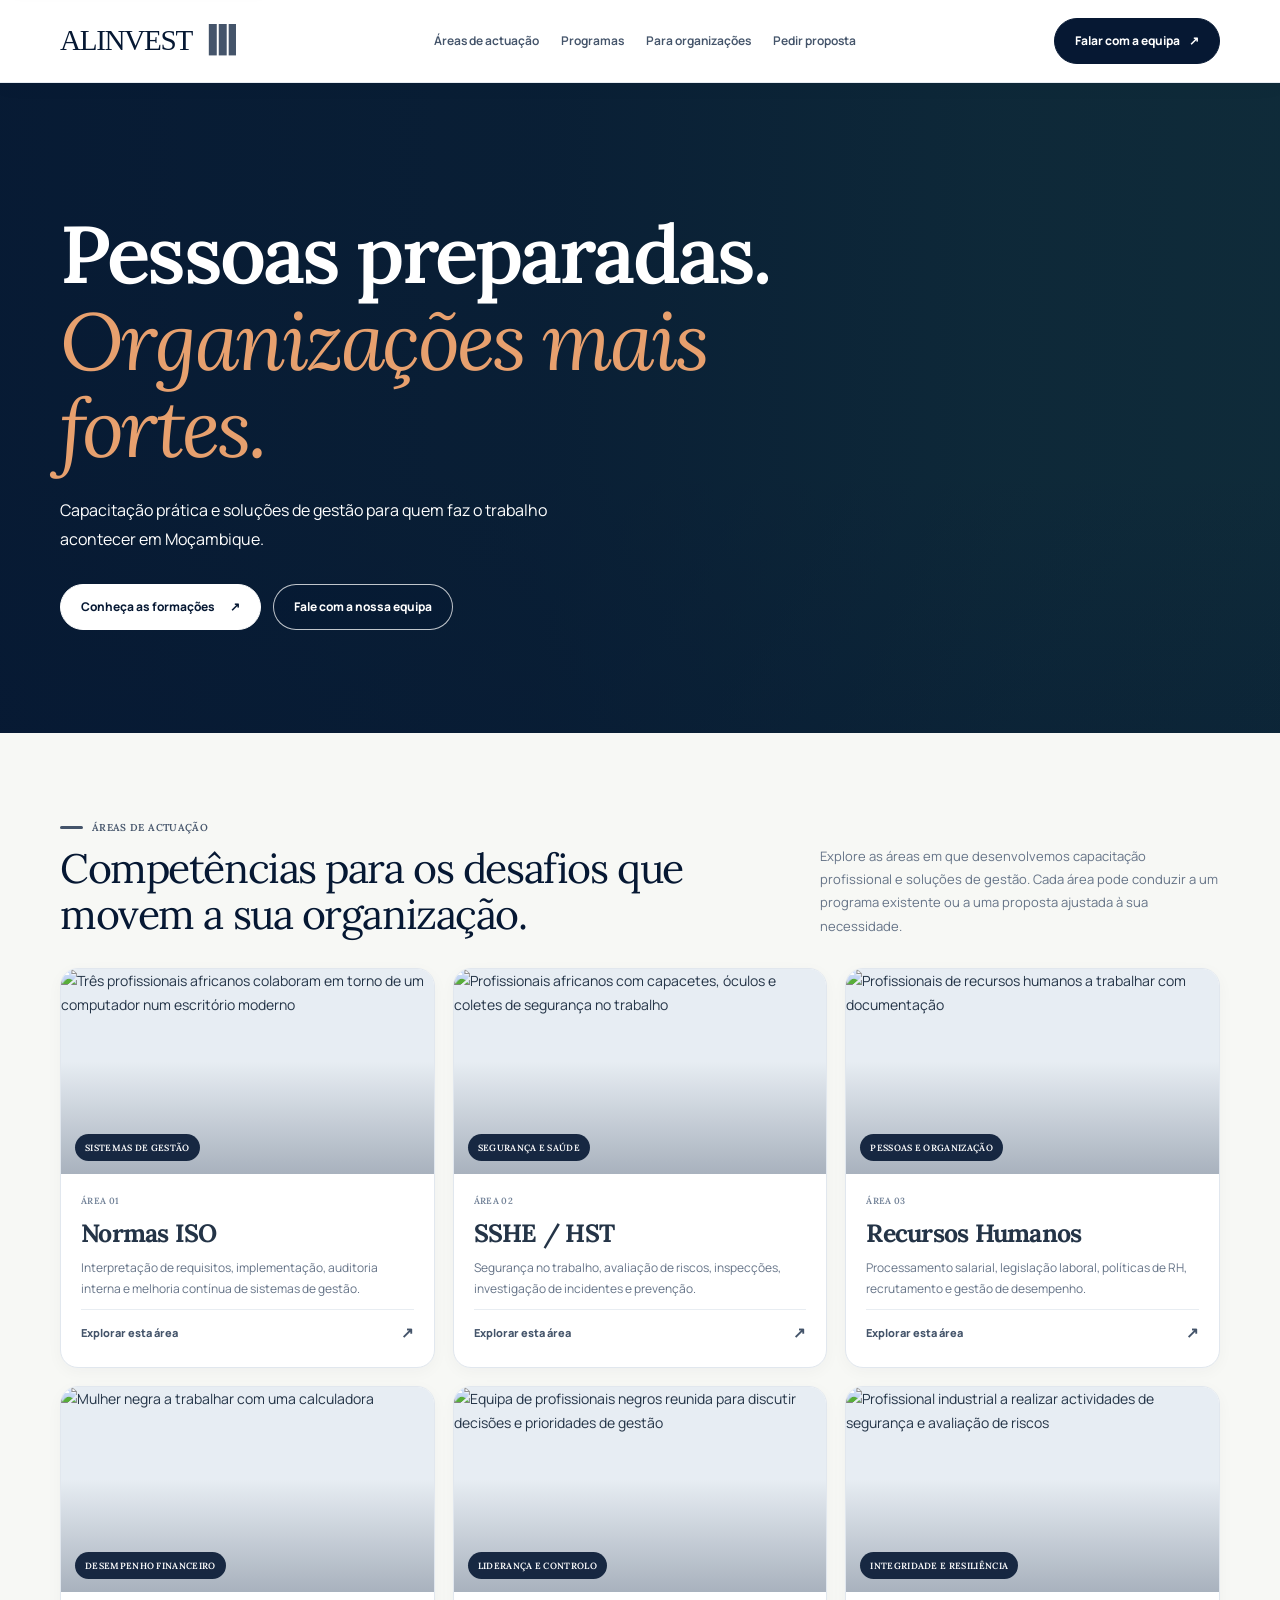
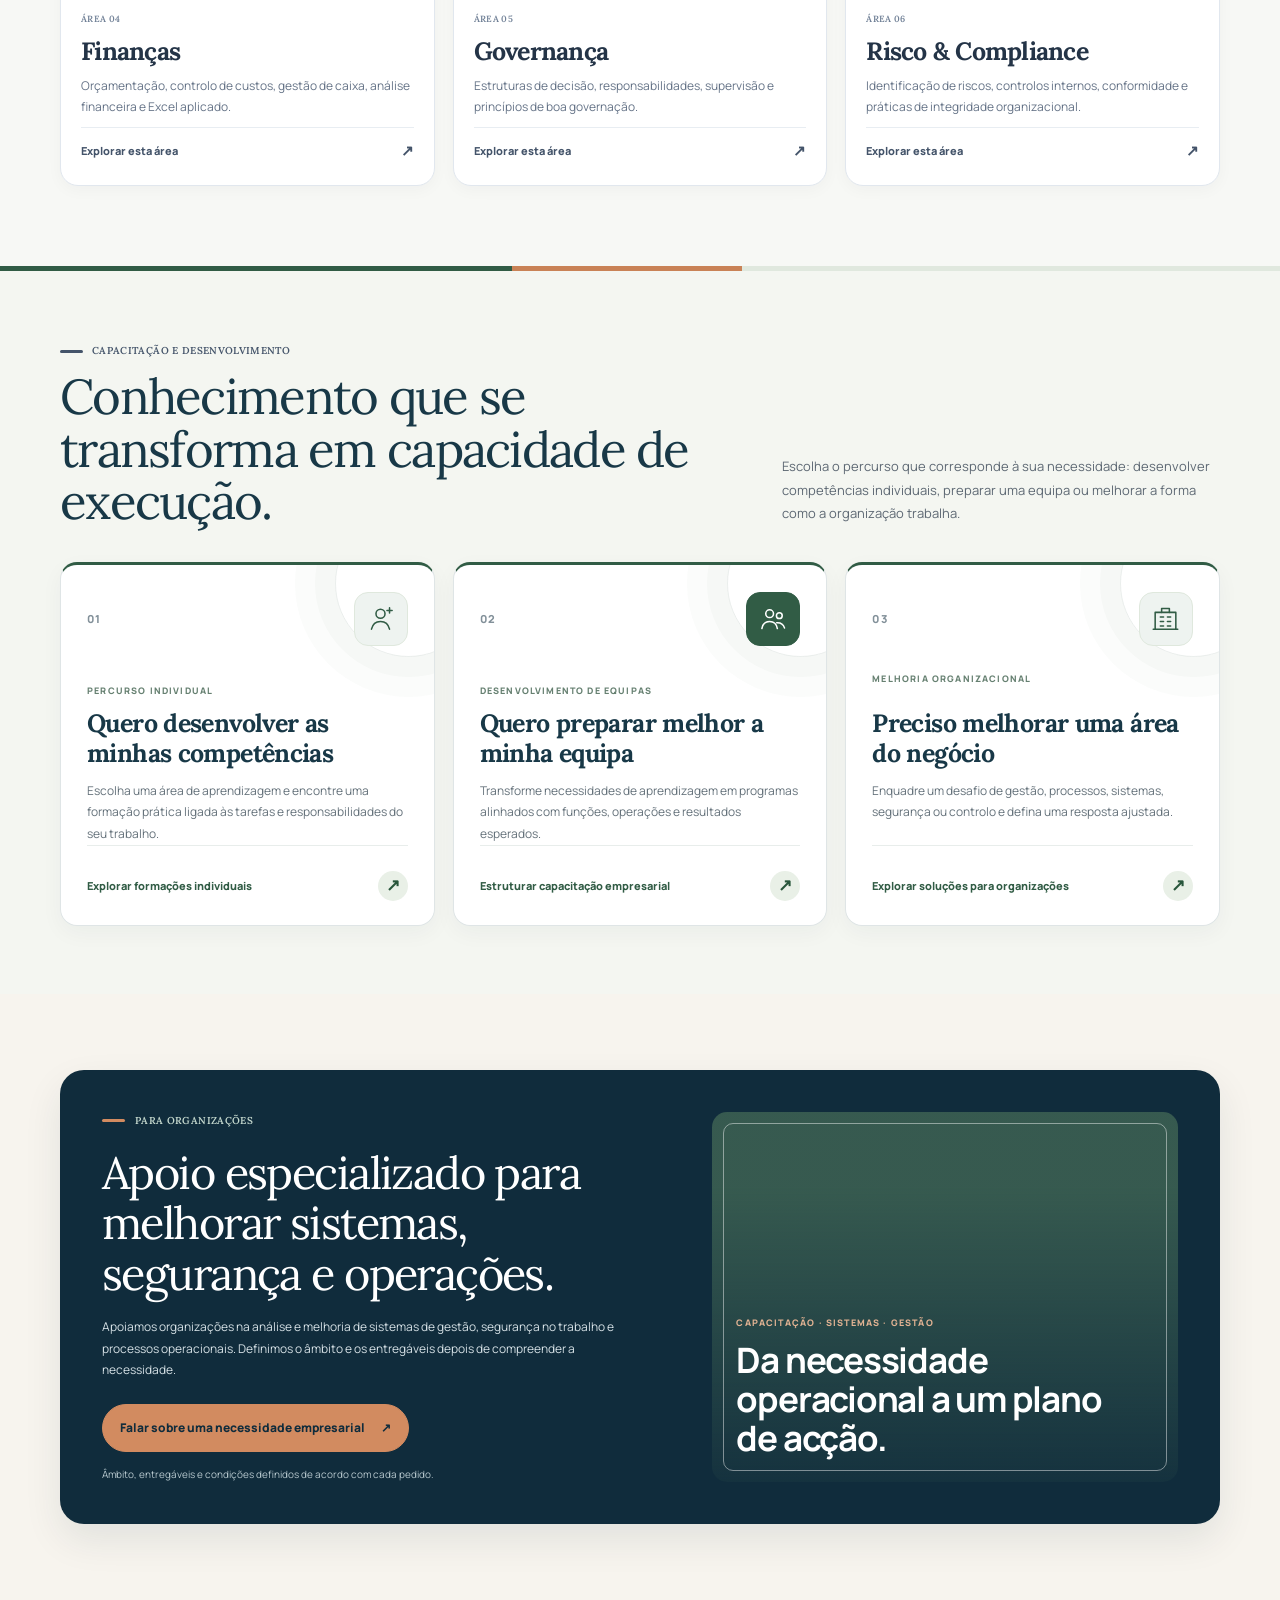
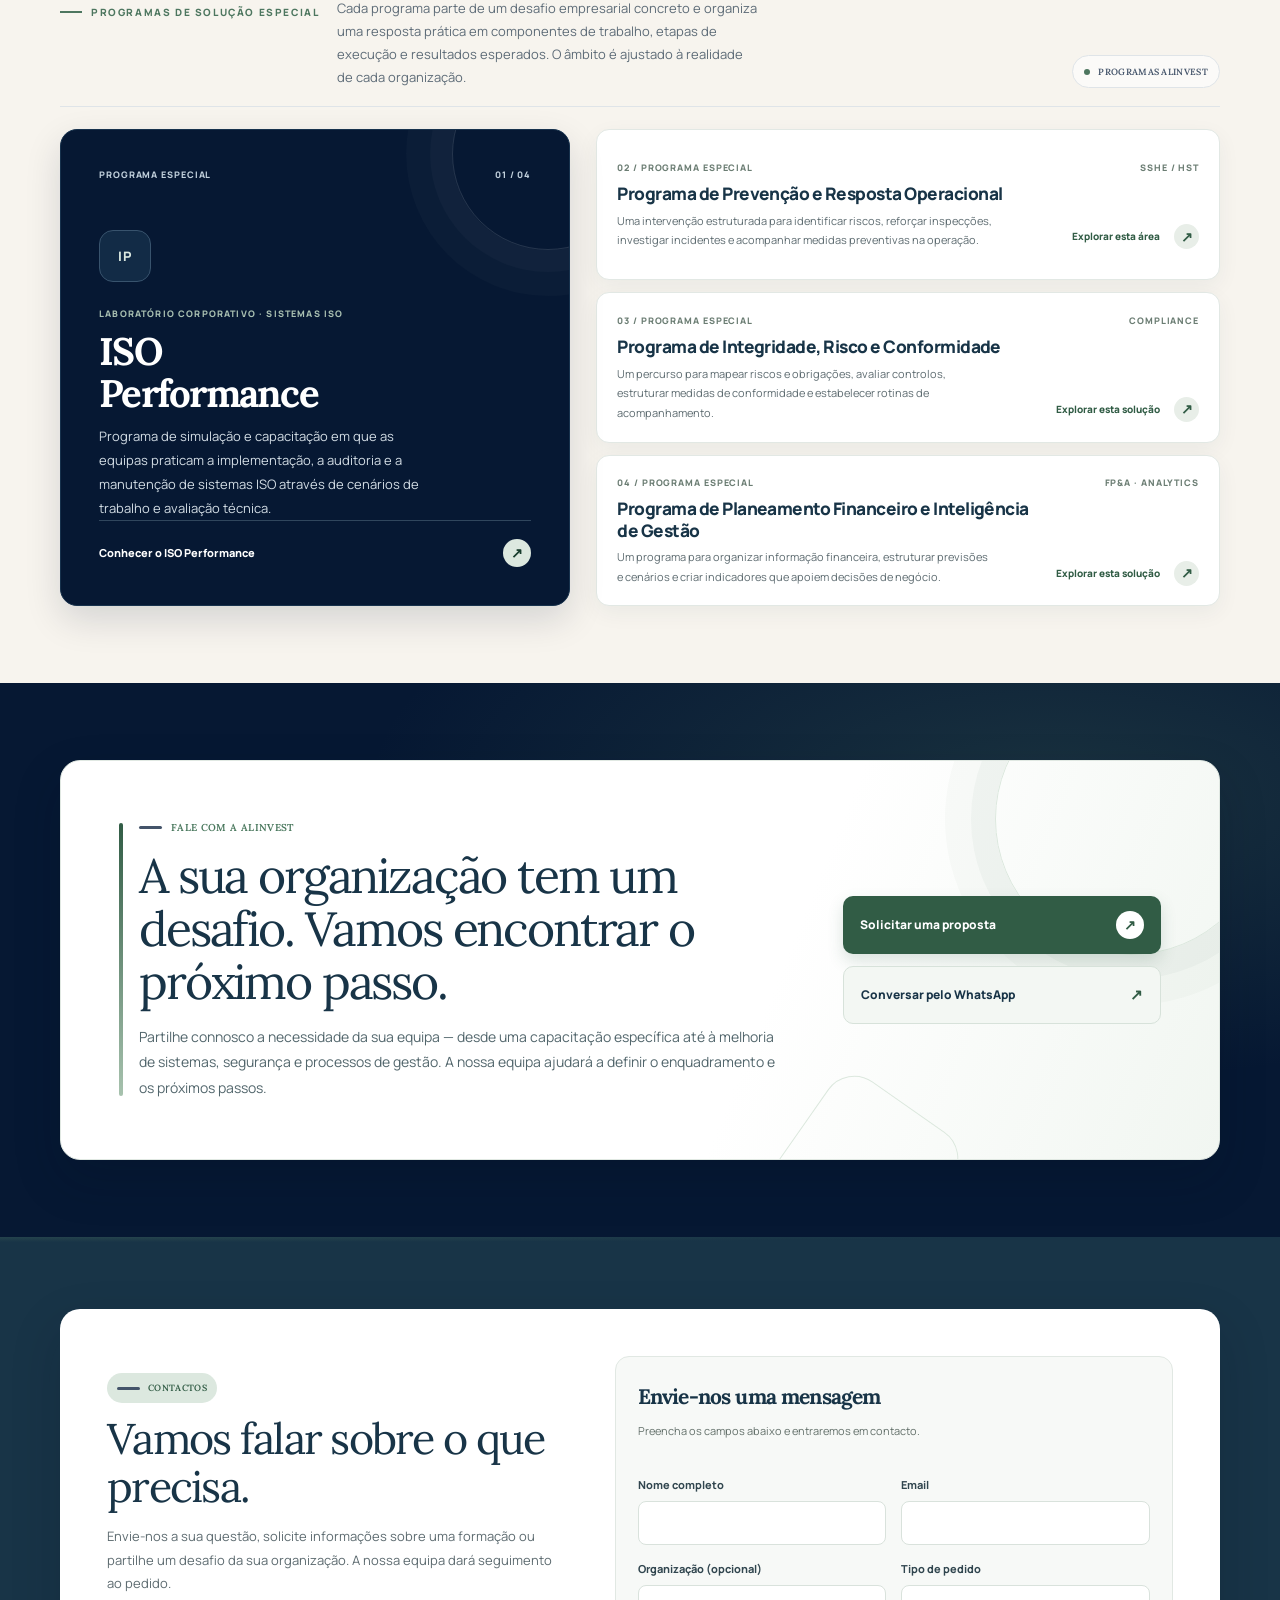
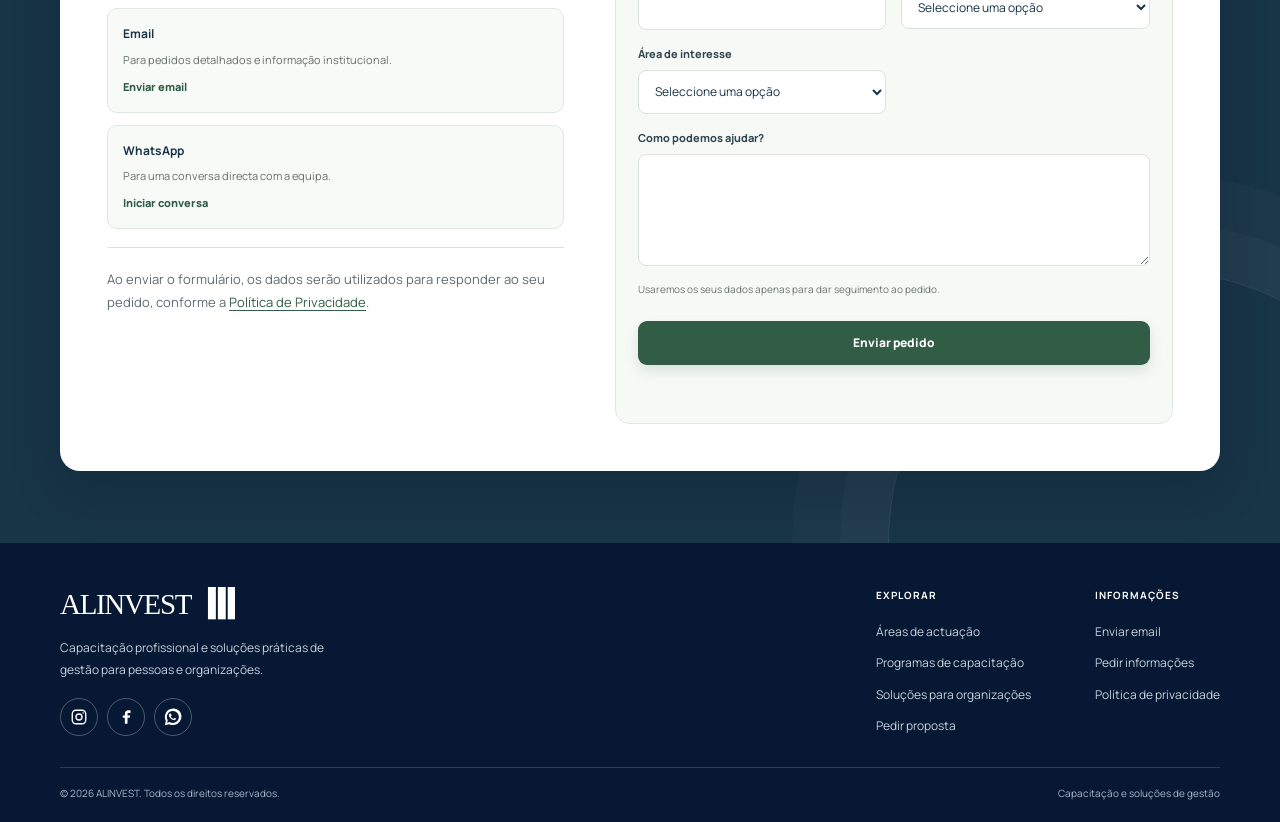
==== commit e59aedbd: "Update homepage solution programme positioning" ====
--- a/index.html
+++ b/index.html
@@ -61,30 +61,30 @@
 
 <section class="section solutions solutions-organizations" id="solucoes" aria-labelledby="solutions-title"><div class="wrap">
 <div class="solutions-lead"><div class="solutions-lead-copy" data-cms-page="home-solucoes-intro"><span class="solutions-kicker">PARA ORGANIZAÇÕES</span><h2 id="solutions-title">Apoio especializado para melhorar sistemas, segurança e operações.</h2><p>Apoiamos organizações na análise e melhoria de sistemas de gestão, segurança no trabalho e processos operacionais. Definimos o âmbito e os entregáveis depois de compreender a necessidade.</p><a class="solutions-primary" href="#contacto" data-contact-path="business">Falar sobre uma necessidade empresarial <span>↗</span></a><span class="solutions-lead-note">Âmbito, entregáveis e condições definidos de acordo com cada pedido.</span></div><div class="solutions-lead-visual" role="img" aria-label="Profissionais africanos num ambiente técnico e industrial"><span>CAPACITAÇÃO · SISTEMAS · GESTÃO</span><strong>Da necessidade operacional a um plano de acção.</strong></div></div>
-<div class="solutions-heading" data-cms-page="home-solucoes-titulo"><div><span>ÁREAS DE APOIO</span><p>Conheça soluções próprias e serviços especializados para melhorar sistemas de gestão, segurança e desempenho operacional.</p></div><span class="solutions-heading-note">SOLUÇÕES PRÓPRIAS</span></div>
+<div class="solutions-heading" data-cms-page="home-solucoes-titulo"><div><span>PROGRAMAS DE SOLUÇÃO ESPECIAL</span><p>Cada programa parte de um desafio empresarial concreto e organiza uma resposta prática em componentes de trabalho, etapas de execução e resultados esperados. O âmbito é ajustado à realidade de cada organização.</p></div><span class="solutions-heading-note">PROGRAMAS ALINVEST</span></div>
 <div class="solutions-editorial-layout">
 <article class="solution-story solution-story-featured">
-  <div class="solution-story-meta"><span>PRODUTO PROPRIETÁRIO</span><span>01 / 04</span></div>
+  <div class="solution-story-meta"><span>PROGRAMA ESPECIAL</span><span>01 / 04</span></div>
   <div class="solution-story-mark" aria-hidden="true">IP</div>
   <div class="solution-story-content">
-    <span class="solution-story-category">SISTEMAS DE GESTÃO · ISO</span>
+    <span class="solution-story-category">LABORATÓRIO CORPORATIVO · SISTEMAS ISO</span>
     <h3>ISO Performance</h3>
-    <p>Uma abordagem estruturada da ALINVEST para avaliar o estado dos sistemas de gestão, identificar lacunas e transformar prioridades em acções de melhoria claras e acompanháveis.</p>
+    <p>Programa de simulação e capacitação em que as equipas praticam a implementação, a auditoria e a manutenção de sistemas ISO através de cenários de trabalho e avaliação técnica.</p>
     <a href="/solucoes/iso-performance" data-topic="ISO Performance">Conhecer o ISO Performance <span aria-hidden="true">↗</span></a>
   </div>
 </article>
 <div class="solutions-story-list" aria-label="Outras áreas de apoio" data-cms-page="home-solucoes">
   <article class="solution-story solution-story-compact">
-    <div class="solution-story-meta"><span>02 / SEGURANÇA E PREVENÇÃO</span><span>SSHE / HST</span></div>
-    <div class="solution-story-content"><h3>Segurança no trabalho, da avaliação à acção</h3><p>Apoio em inspecções, investigação de incidentes e planos de acção ajustados aos riscos e às actividades da organização.</p><a href="/solucoes/sshe-hst">Explorar esta área <span aria-hidden="true">↗</span></a></div>
+    <div class="solution-story-meta"><span>02 / PROGRAMA ESPECIAL</span><span>SSHE / HST</span></div>
+    <div class="solution-story-content"><h3>Programa de Prevenção e Resposta Operacional</h3><p>Uma intervenção estruturada para identificar riscos, reforçar inspecções, investigar incidentes e acompanhar medidas preventivas na operação.</p><a href="/solucoes/sshe-hst">Explorar esta área <span aria-hidden="true">↗</span></a></div>
   </article>
   <article class="solution-story solution-story-compact">
-    <div class="solution-story-meta"><span>03 / CONFORMIDADE E RISCO</span><span>COMPLIANCE</span></div>
-    <div class="solution-story-content"><h3>Soluções de Compliance e Gestão de Riscos</h3><p>Apoio na identificação e avaliação de riscos, mapeamento de obrigações, fortalecimento de controlos internos e definição de medidas para promover conformidade e integridade organizacional.</p><a href="/solucoes/compliance-gestao-riscos" data-topic="Soluções de Compliance e Gestão de Riscos">Explorar esta solução <span aria-hidden="true">↗</span></a></div>
+    <div class="solution-story-meta"><span>03 / PROGRAMA ESPECIAL</span><span>COMPLIANCE</span></div>
+    <div class="solution-story-content"><h3>Programa de Integridade, Risco e Conformidade</h3><p>Um percurso para mapear riscos e obrigações, avaliar controlos, estruturar medidas de conformidade e estabelecer rotinas de acompanhamento.</p><a href="/solucoes/compliance-gestao-riscos" data-topic="Soluções de Compliance e Gestão de Riscos">Explorar esta solução <span aria-hidden="true">↗</span></a></div>
   </article>
   <article class="solution-story solution-story-compact">
-    <div class="solution-story-meta"><span>04 / PLANEAMENTO E INTELIGÊNCIA</span><span>FP&A · ANALYTICS</span></div>
-    <div class="solution-story-content"><h3>Programas de FP&A e Intelligence Analytics</h3><p>Programas de planeamento e análise financeira, modelação de cenários, dashboards e inteligência analítica para transformar dados em previsões, indicadores e decisões de negócio mais informadas.</p><a href="/solucoes/fpa-intelligence-analytics" data-topic="Programas de FP&A e Intelligence Analytics">Explorar esta solução <span aria-hidden="true">↗</span></a></div>
+    <div class="solution-story-meta"><span>04 / PROGRAMA ESPECIAL</span><span>FP&A · ANALYTICS</span></div>
+    <div class="solution-story-content"><h3>Programa de Planeamento Financeiro e Inteligência de Gestão</h3><p>Um programa para organizar informação financeira, estruturar previsões e cenários e criar indicadores que apoiem decisões de negócio.</p><a href="/solucoes/fpa-intelligence-analytics" data-topic="Programas de FP&A e Intelligence Analytics">Explorar esta solução <span aria-hidden="true">↗</span></a></div>
   </article>
 </div>
 </div>
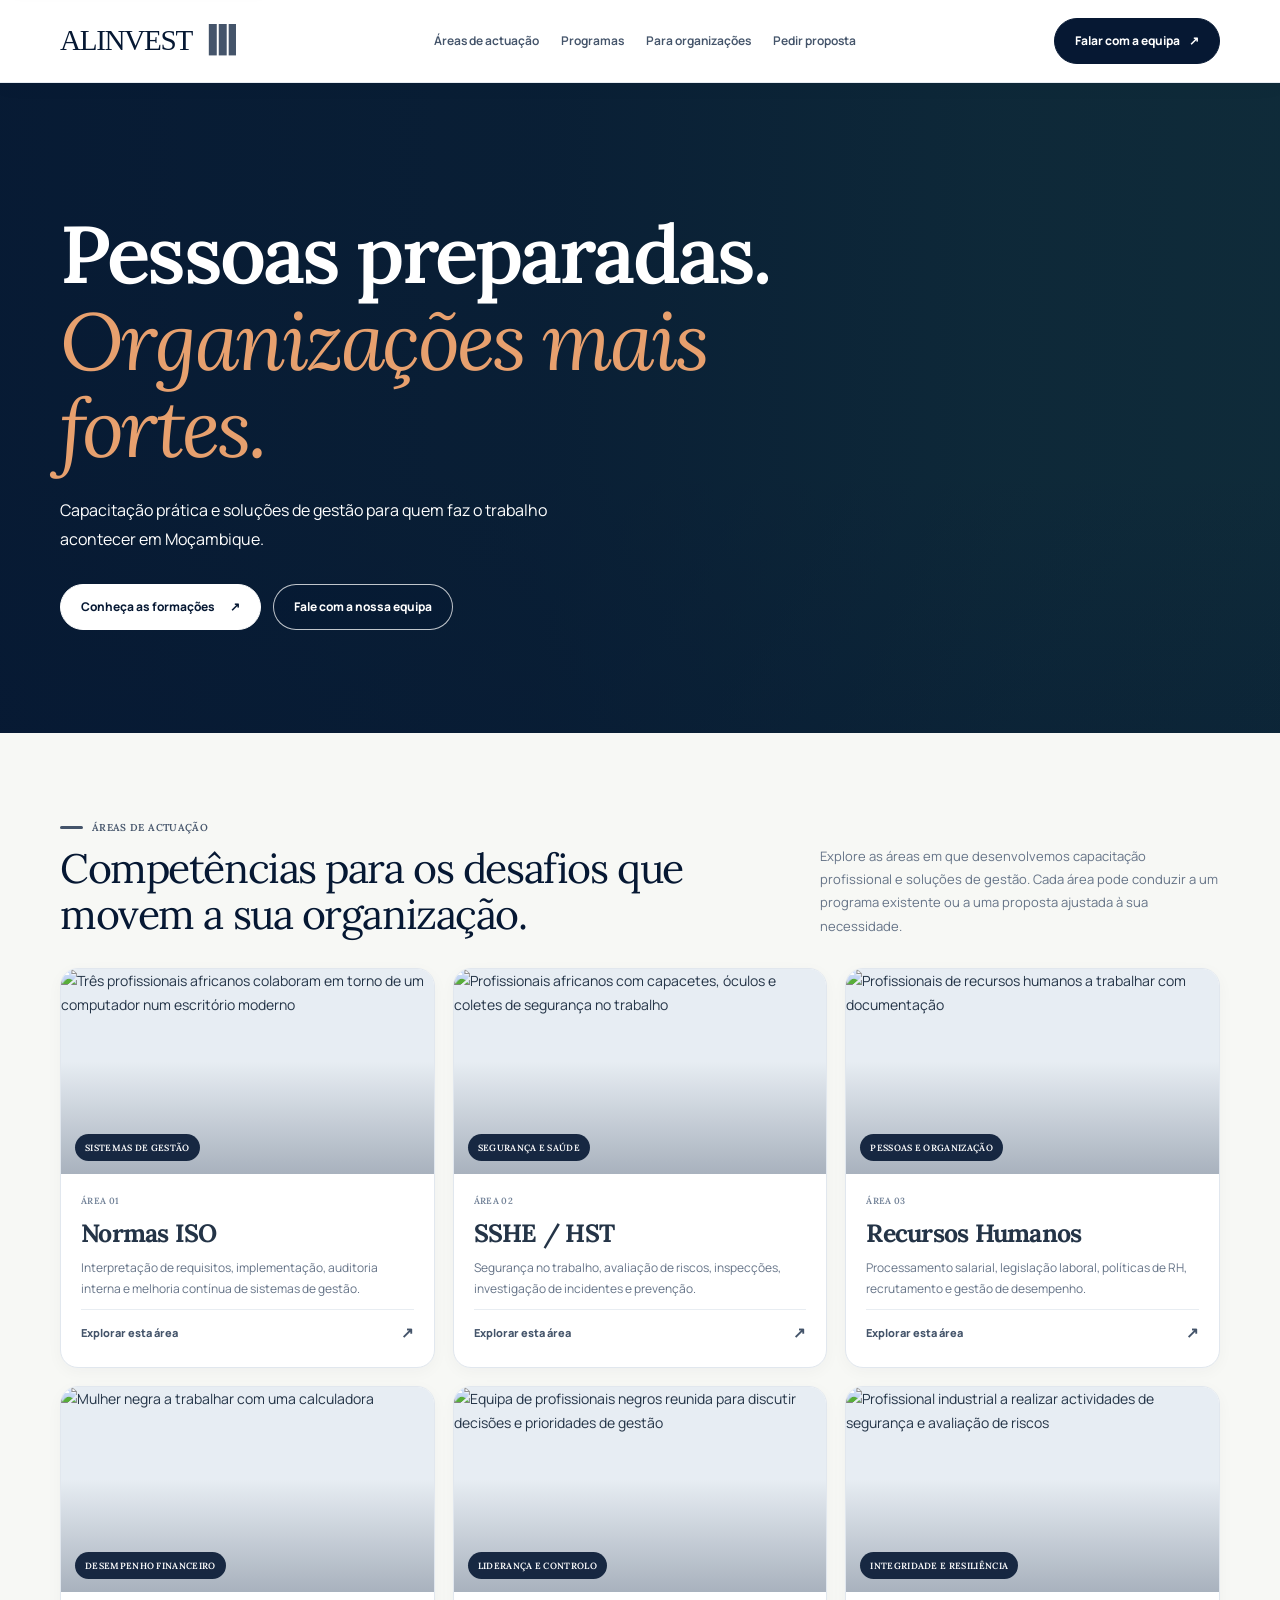
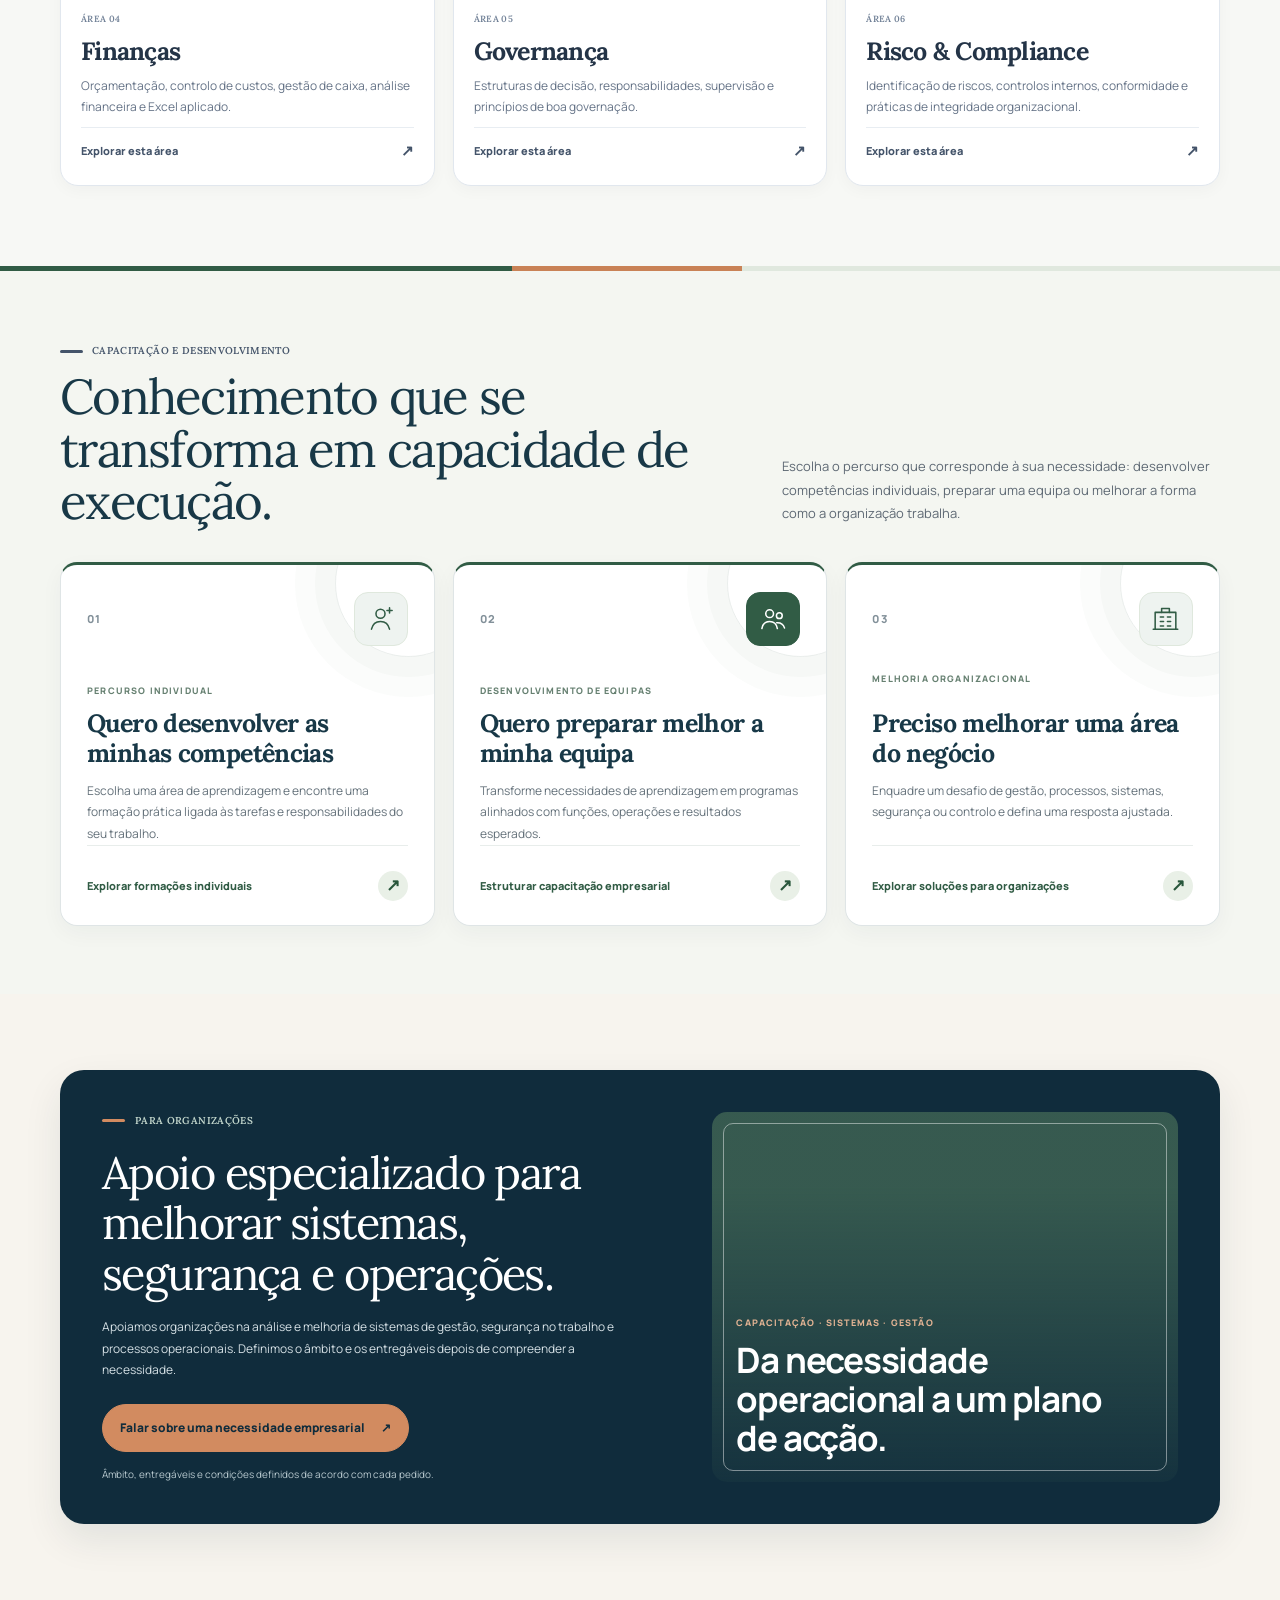
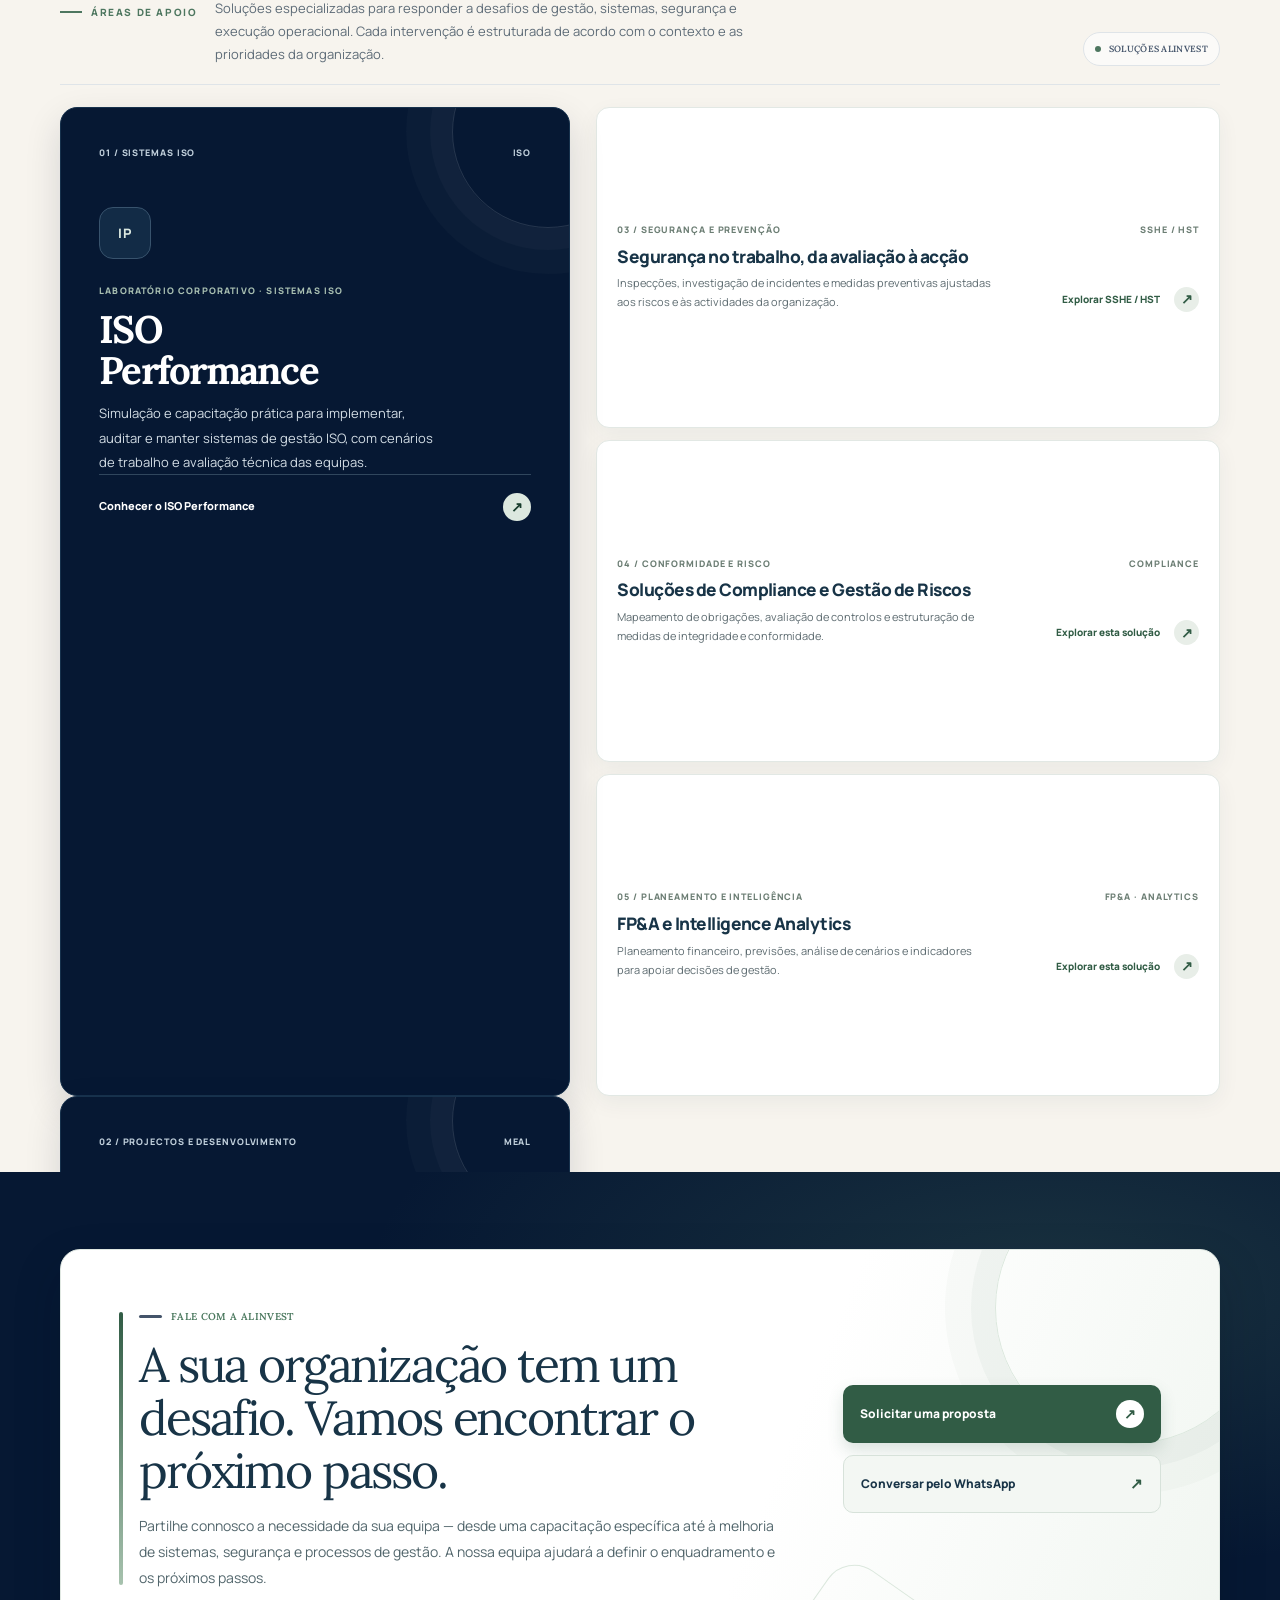
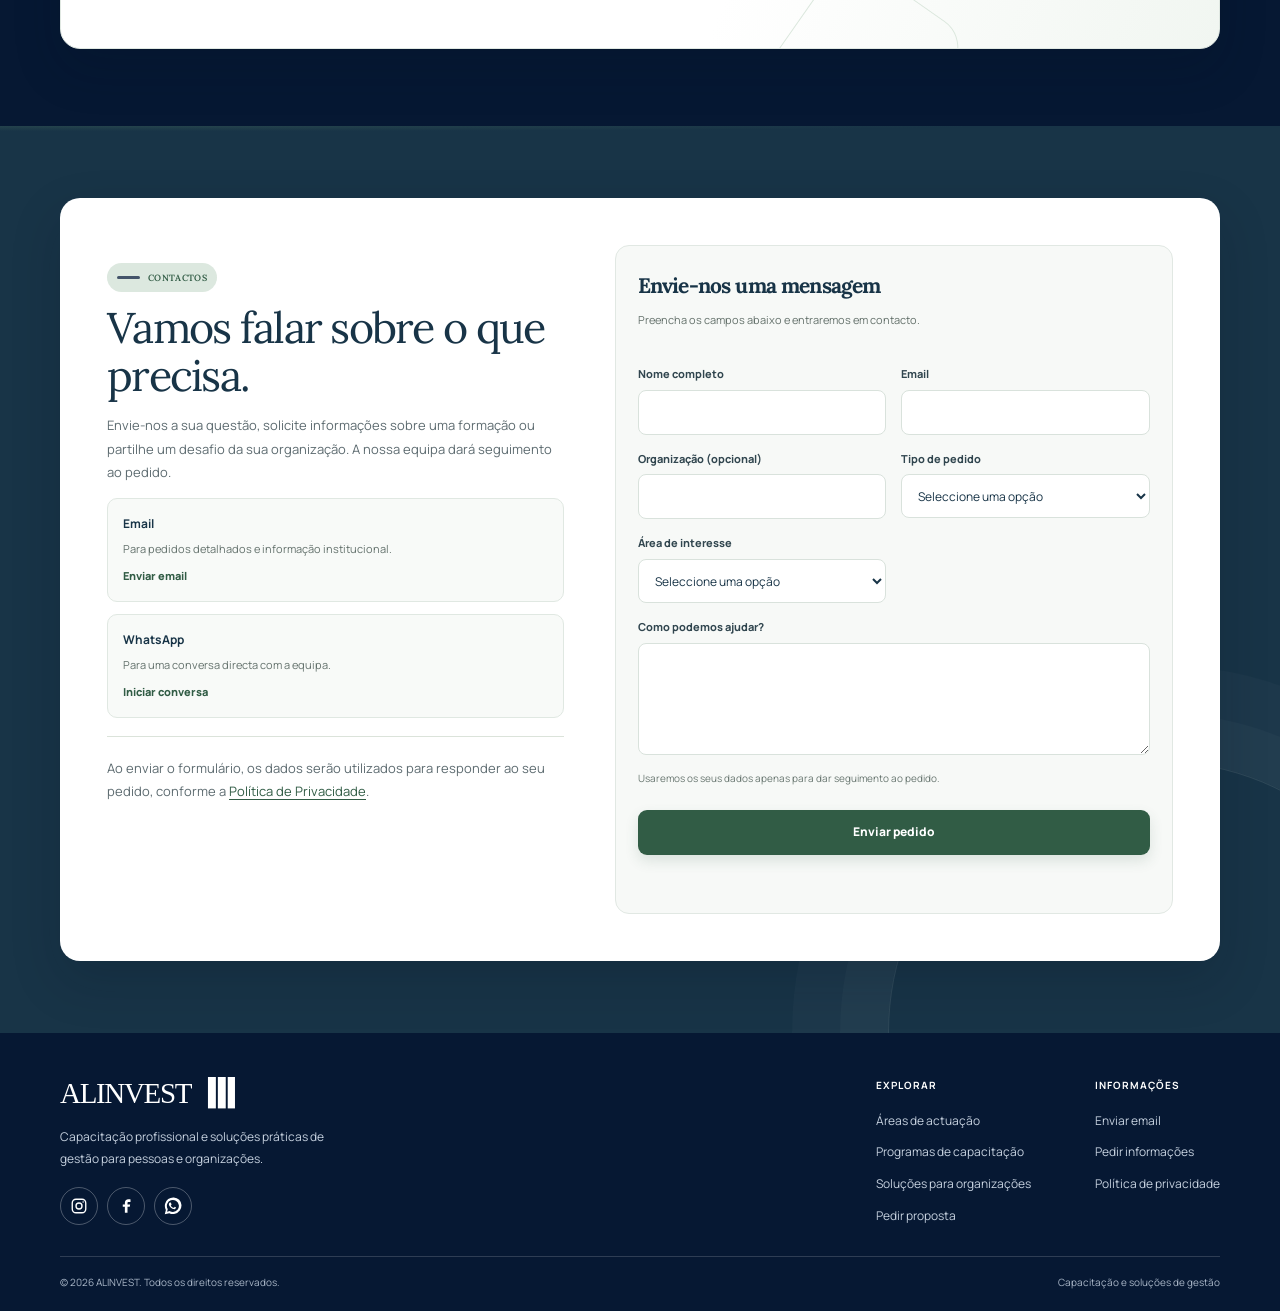
==== commit 9d20bc11: "Reorganize ALINVEST solutions cards" ====
--- a/index.html
+++ b/index.html
@@ -61,32 +61,23 @@
 
 <section class="section solutions solutions-organizations" id="solucoes" aria-labelledby="solutions-title"><div class="wrap">
 <div class="solutions-lead"><div class="solutions-lead-copy" data-cms-page="home-solucoes-intro"><span class="solutions-kicker">PARA ORGANIZAÇÕES</span><h2 id="solutions-title">Apoio especializado para melhorar sistemas, segurança e operações.</h2><p>Apoiamos organizações na análise e melhoria de sistemas de gestão, segurança no trabalho e processos operacionais. Definimos o âmbito e os entregáveis depois de compreender a necessidade.</p><a class="solutions-primary" href="#contacto" data-contact-path="business">Falar sobre uma necessidade empresarial <span>↗</span></a><span class="solutions-lead-note">Âmbito, entregáveis e condições definidos de acordo com cada pedido.</span></div><div class="solutions-lead-visual" role="img" aria-label="Profissionais africanos num ambiente técnico e industrial"><span>CAPACITAÇÃO · SISTEMAS · GESTÃO</span><strong>Da necessidade operacional a um plano de acção.</strong></div></div>
-<div class="solutions-heading" data-cms-page="home-solucoes-titulo"><div><span>PROGRAMAS DE SOLUÇÃO ESPECIAL</span><p>Cada programa parte de um desafio empresarial concreto e organiza uma resposta prática em componentes de trabalho, etapas de execução e resultados esperados. O âmbito é ajustado à realidade de cada organização.</p></div><span class="solutions-heading-note">PROGRAMAS ALINVEST</span></div>
+<div class="solutions-heading" data-cms-page="home-solucoes-titulo"><div><span>ÁREAS DE APOIO</span><p>Soluções especializadas para responder a desafios de gestão, sistemas, segurança e execução operacional. Cada intervenção é estruturada de acordo com o contexto e as prioridades da organização.</p></div><span class="solutions-heading-note">SOLUÇÕES ALINVEST</span></div>
 <div class="solutions-editorial-layout">
-<article class="solution-story solution-story-featured">
-  <div class="solution-story-meta"><span>PROGRAMA ESPECIAL</span><span>01 / 04</span></div>
-  <div class="solution-story-mark" aria-hidden="true">IP</div>
-  <div class="solution-story-content">
-    <span class="solution-story-category">LABORATÓRIO CORPORATIVO · SISTEMAS ISO</span>
-    <h3>ISO Performance</h3>
-    <p>Programa de simulação e capacitação em que as equipas praticam a implementação, a auditoria e a manutenção de sistemas ISO através de cenários de trabalho e avaliação técnica.</p>
-    <a href="/solucoes/iso-performance" data-topic="ISO Performance">Conhecer o ISO Performance <span aria-hidden="true">↗</span></a>
+  <div class="solutions-featured-grid">
+    <article class="solution-story solution-story-featured">
+      <div class="solution-story-meta"><span>01 / SISTEMAS ISO</span><span>ISO</span></div><div class="solution-story-mark" aria-hidden="true">IP</div>
+      <div class="solution-story-content"><span class="solution-story-category">LABORATÓRIO CORPORATIVO · SISTEMAS ISO</span><h3>ISO Performance</h3><p>Simulação e capacitação prática para implementar, auditar e manter sistemas de gestão ISO, com cenários de trabalho e avaliação técnica das equipas.</p><a href="/solucoes/iso-performance" data-topic="ISO Performance">Conhecer o ISO Performance <span aria-hidden="true">↗</span></a></div>
+    </article>
+    <article class="solution-story solution-story-featured solution-story-featured-green">
+      <div class="solution-story-meta"><span>02 / PROJECTOS E DESENVOLVIMENTO</span><span>MEAL</span></div><div class="solution-story-mark" aria-hidden="true">DD</div>
+      <div class="solution-story-content"><span class="solution-story-category">CAPACITAÇÃO DE EQUIPAS · DADOS DE PROJECTOS</span><h3>Colecta e Digitalização de Dados em Projectos</h3><p>Capacitação operacional para equipas de projectos, com preparação para colecta em campo, digitalização de dados, simulações e acompanhamento da qualidade.</p><a href="/solucoes/capacitacao-colecta-digitalizacao-dados" data-topic="Colecta e Digitalização de Dados em Projectos">Conhecer a solução <span aria-hidden="true">↗</span></a></div>
+    </article>
   </div>
-</article>
-<div class="solutions-story-list" aria-label="Outras áreas de apoio" data-cms-page="home-solucoes">
-  <article class="solution-story solution-story-compact">
-    <div class="solution-story-meta"><span>02 / PROGRAMA ESPECIAL</span><span>SSHE / HST</span></div>
-    <div class="solution-story-content"><h3>Programa de Prevenção e Resposta Operacional</h3><p>Uma intervenção estruturada para identificar riscos, reforçar inspecções, investigar incidentes e acompanhar medidas preventivas na operação.</p><a href="/solucoes/sshe-hst">Explorar esta área <span aria-hidden="true">↗</span></a></div>
-  </article>
-  <article class="solution-story solution-story-compact">
-    <div class="solution-story-meta"><span>03 / PROGRAMA ESPECIAL</span><span>COMPLIANCE</span></div>
-    <div class="solution-story-content"><h3>Programa de Integridade, Risco e Conformidade</h3><p>Um percurso para mapear riscos e obrigações, avaliar controlos, estruturar medidas de conformidade e estabelecer rotinas de acompanhamento.</p><a href="/solucoes/compliance-gestao-riscos" data-topic="Soluções de Compliance e Gestão de Riscos">Explorar esta solução <span aria-hidden="true">↗</span></a></div>
-  </article>
-  <article class="solution-story solution-story-compact">
-    <div class="solution-story-meta"><span>04 / PROGRAMA ESPECIAL</span><span>FP&A · ANALYTICS</span></div>
-    <div class="solution-story-content"><h3>Programa de Planeamento Financeiro e Inteligência de Gestão</h3><p>Um programa para organizar informação financeira, estruturar previsões e cenários e criar indicadores que apoiem decisões de negócio.</p><a href="/solucoes/fpa-intelligence-analytics" data-topic="Programas de FP&A e Intelligence Analytics">Explorar esta solução <span aria-hidden="true">↗</span></a></div>
-  </article>
-</div>
+  <div class="solutions-story-list" aria-label="Outras soluções ALINVEST" data-cms-page="home-solucoes">
+    <article class="solution-story solution-story-compact"><div class="solution-story-meta"><span>03 / SEGURANÇA E PREVENÇÃO</span><span>SSHE / HST</span></div><div class="solution-story-content"><h3>Segurança no trabalho, da avaliação à acção</h3><p>Inspecções, investigação de incidentes e medidas preventivas ajustadas aos riscos e às actividades da organização.</p><a href="/solucoes/sshe-hst">Explorar SSHE / HST <span aria-hidden="true">↗</span></a></div></article>
+    <article class="solution-story solution-story-compact"><div class="solution-story-meta"><span>04 / CONFORMIDADE E RISCO</span><span>COMPLIANCE</span></div><div class="solution-story-content"><h3>Soluções de Compliance e Gestão de Riscos</h3><p>Mapeamento de obrigações, avaliação de controlos e estruturação de medidas de integridade e conformidade.</p><a href="/solucoes/compliance-gestao-riscos" data-topic="Soluções de Compliance e Gestão de Riscos">Explorar esta solução <span aria-hidden="true">↗</span></a></div></article>
+    <article class="solution-story solution-story-compact"><div class="solution-story-meta"><span>05 / PLANEAMENTO E INTELIGÊNCIA</span><span>FP&A · ANALYTICS</span></div><div class="solution-story-content"><h3>FP&A e Intelligence Analytics</h3><p>Planeamento financeiro, previsões, análise de cenários e indicadores para apoiar decisões de gestão.</p><a href="/solucoes/fpa-intelligence-analytics" data-topic="FP&A e Intelligence Analytics">Explorar esta solução <span aria-hidden="true">↗</span></a></div></article>
+  </div>
 </div>
 
 </div></section>
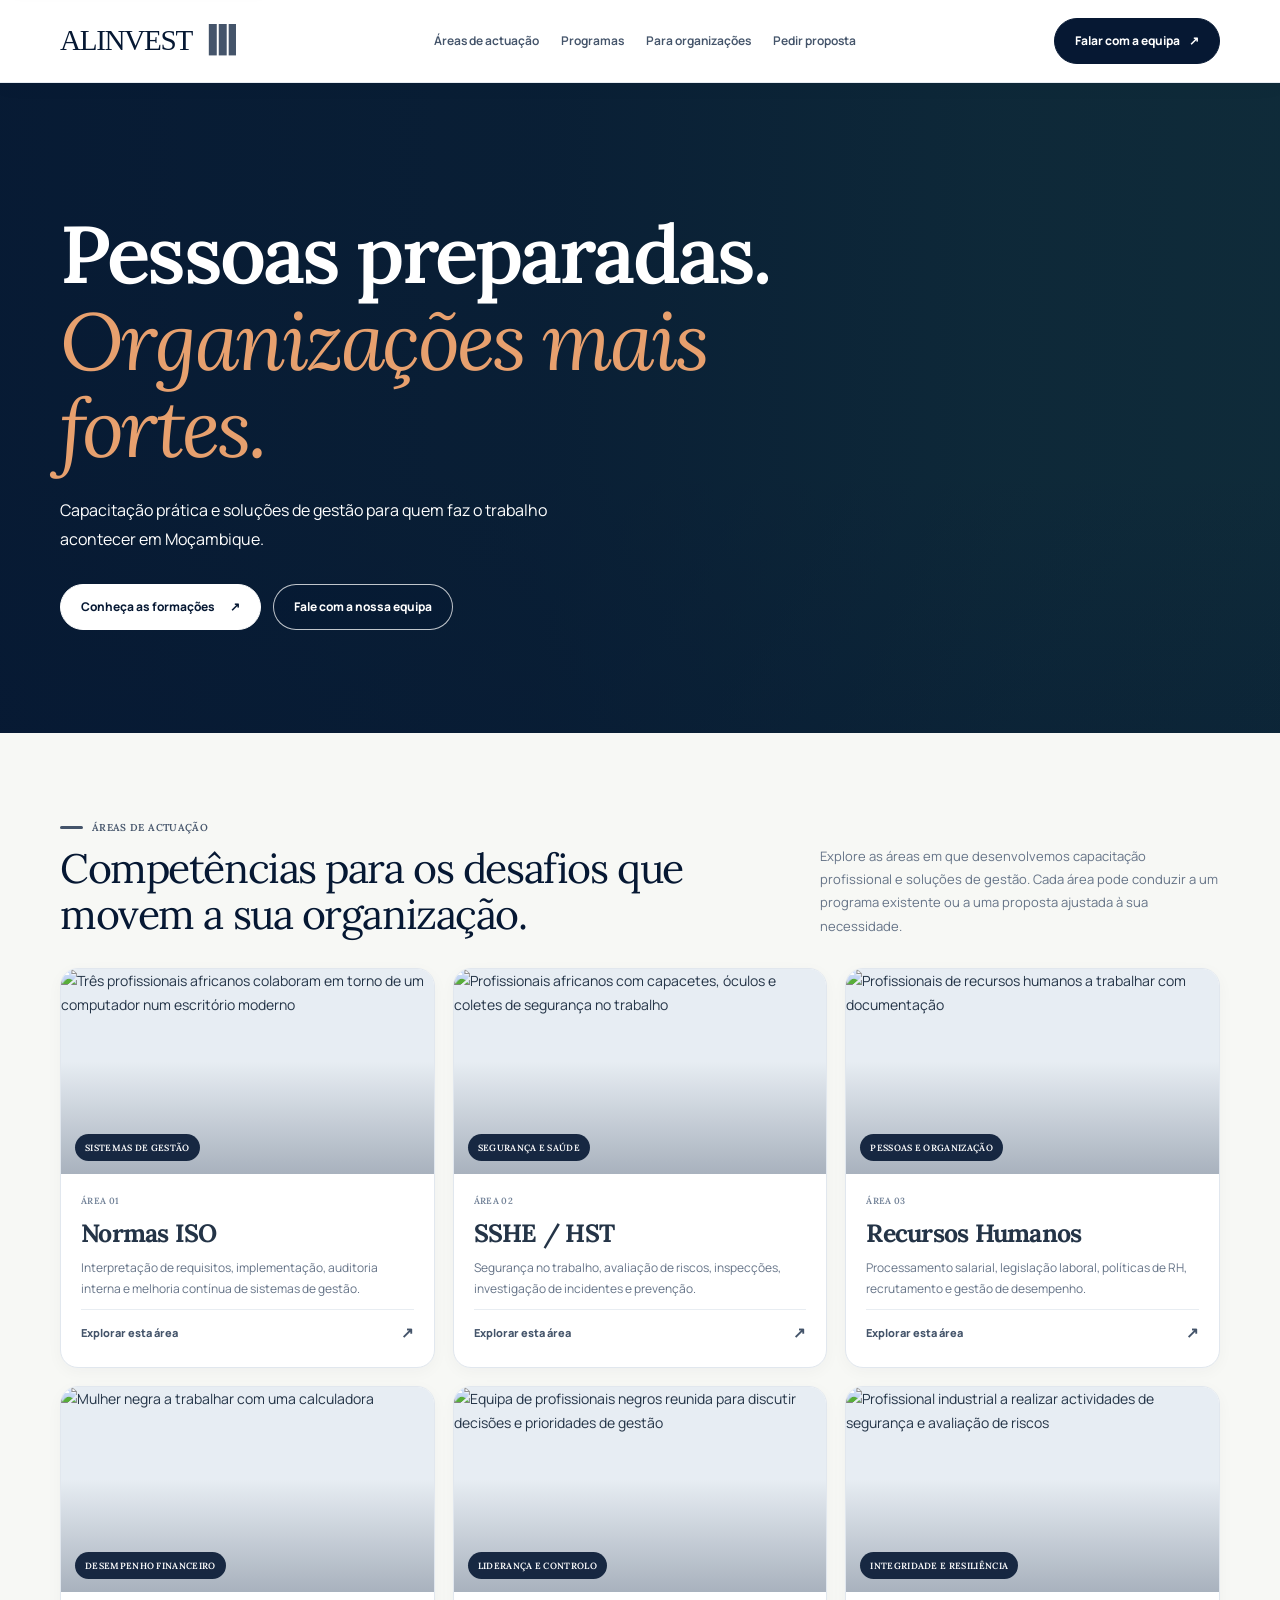
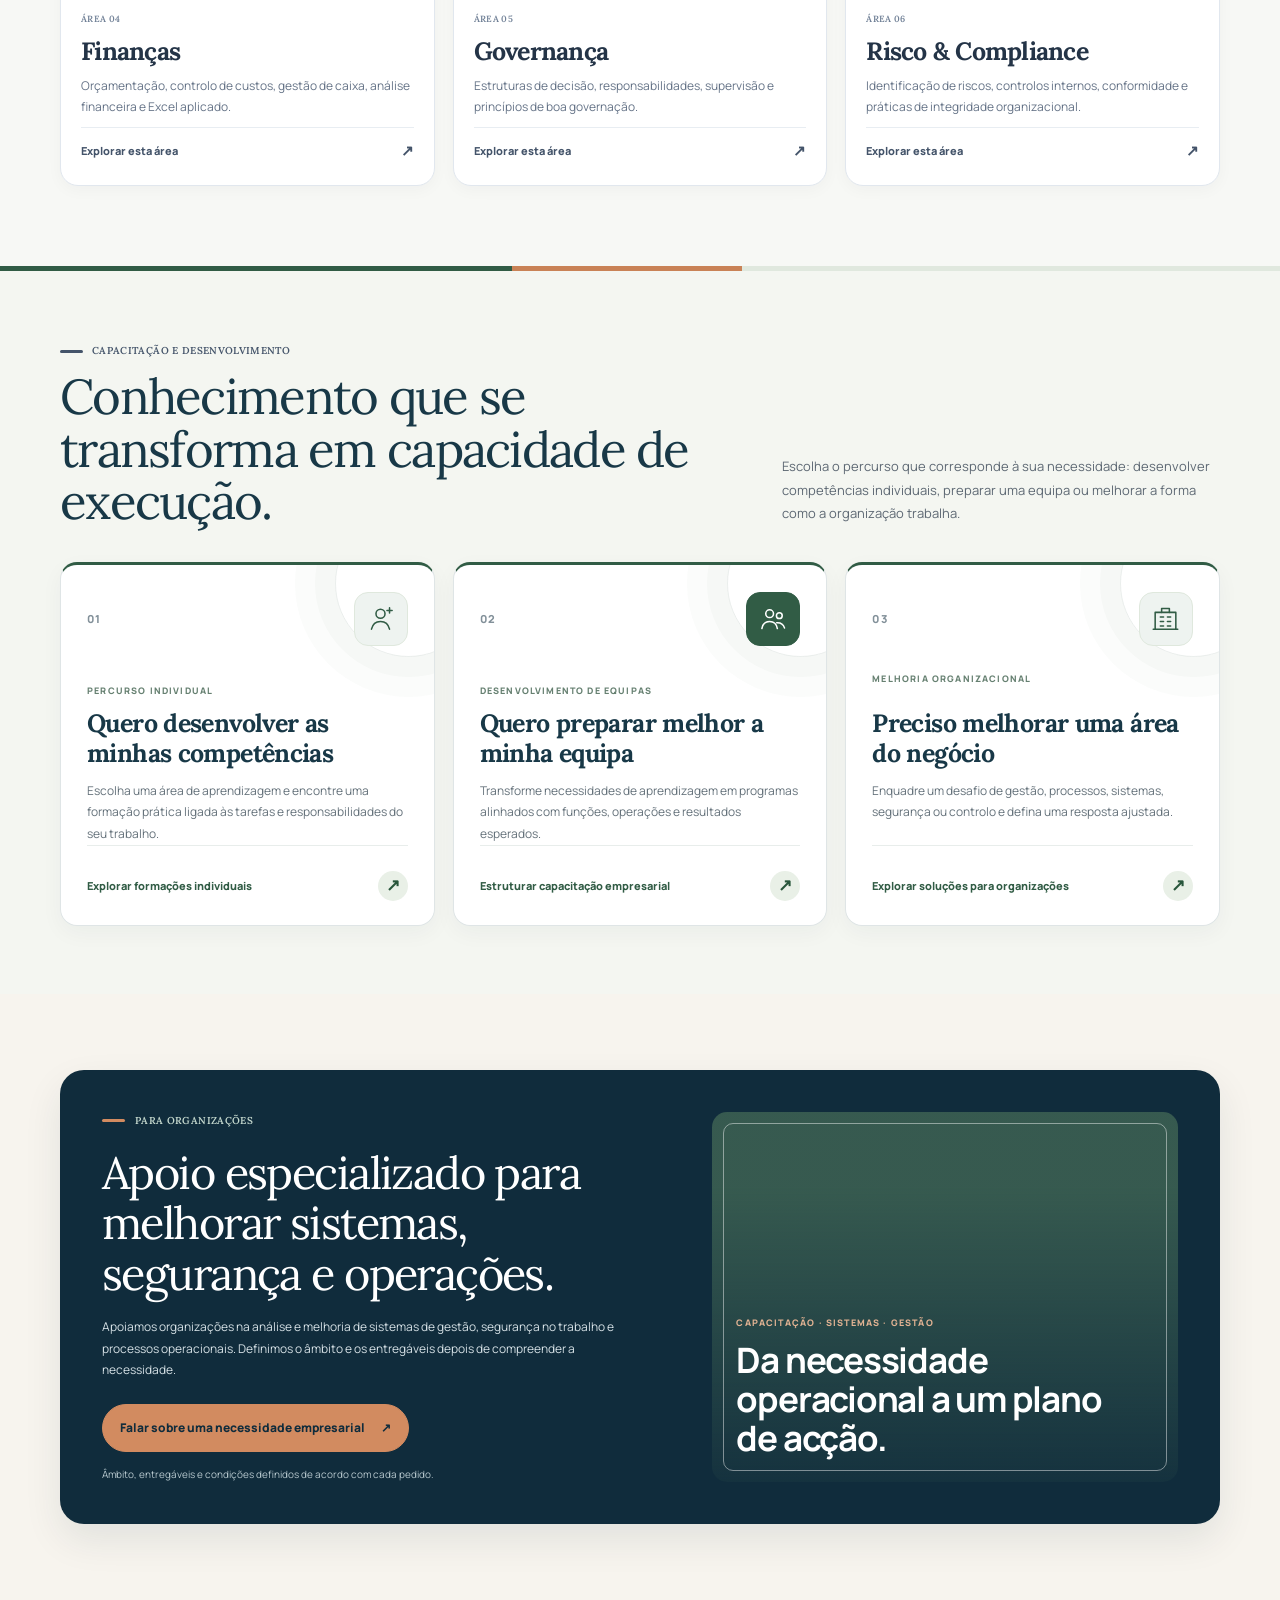
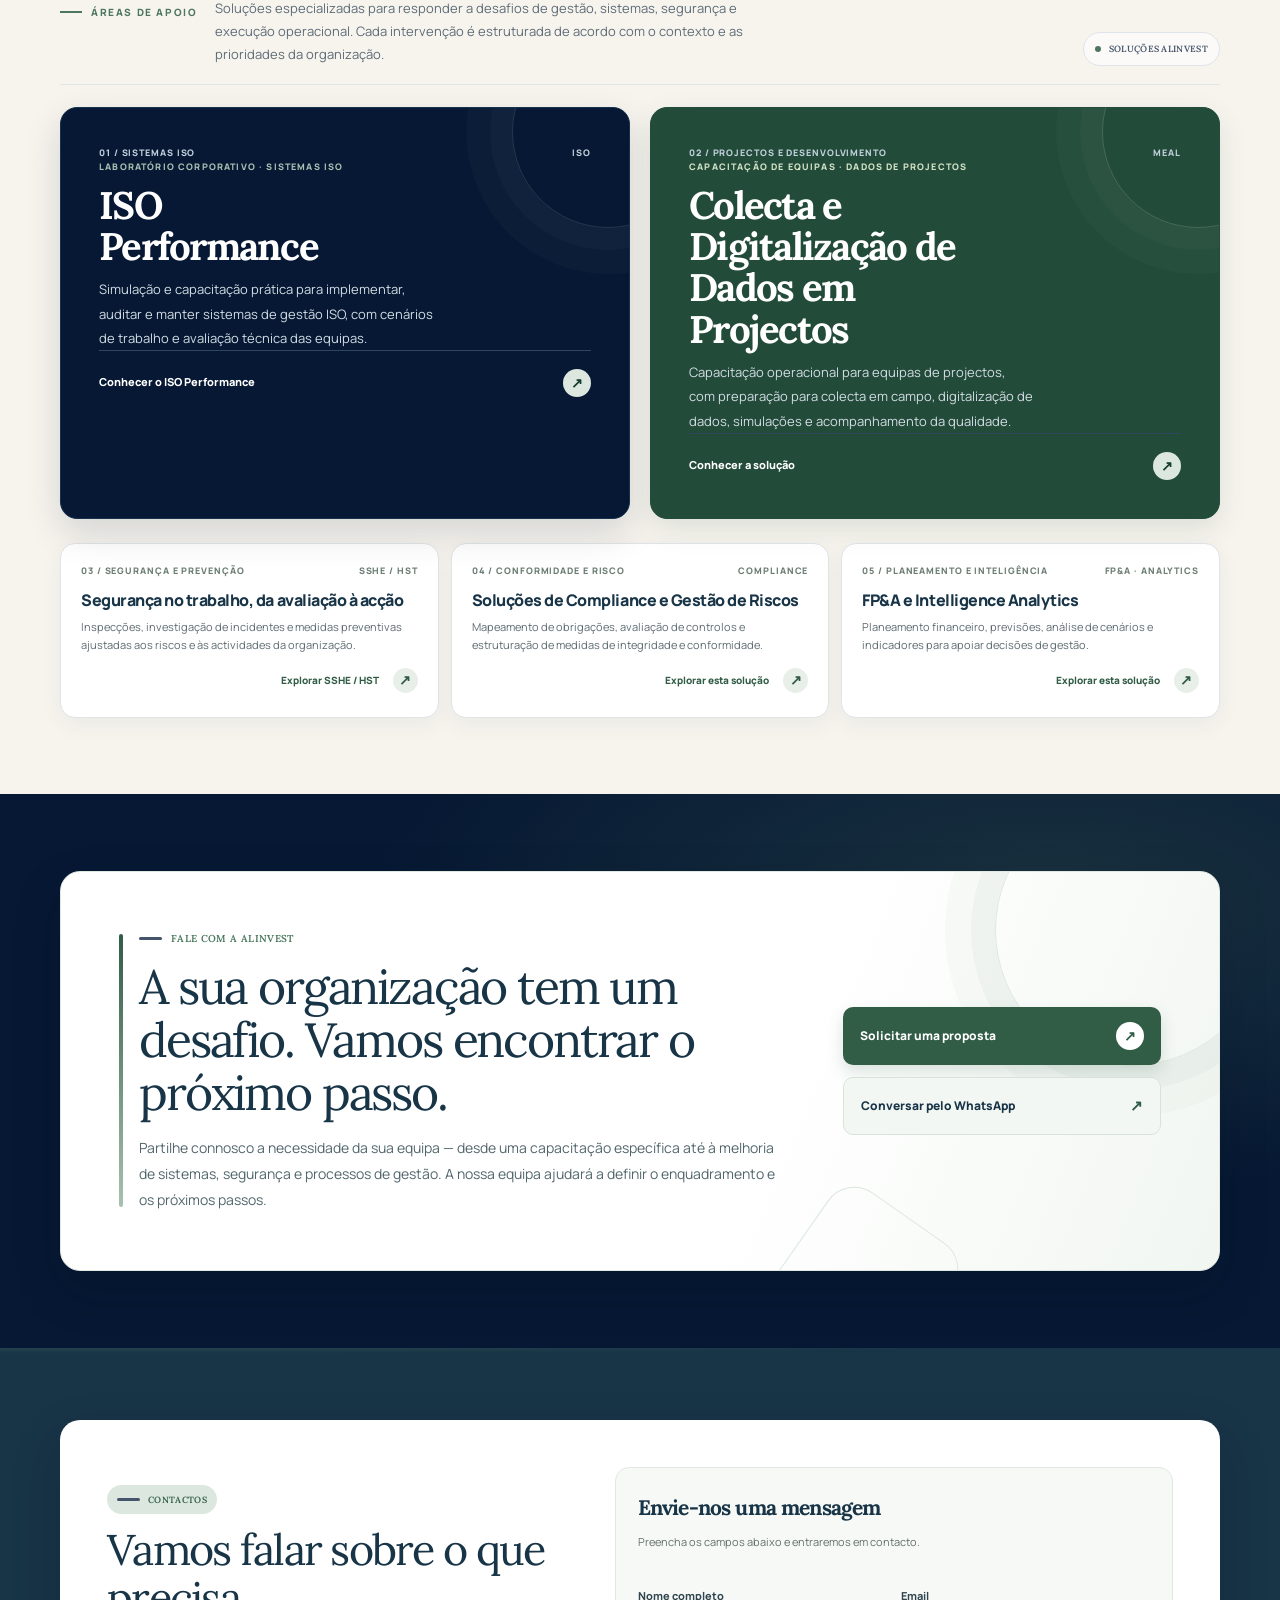
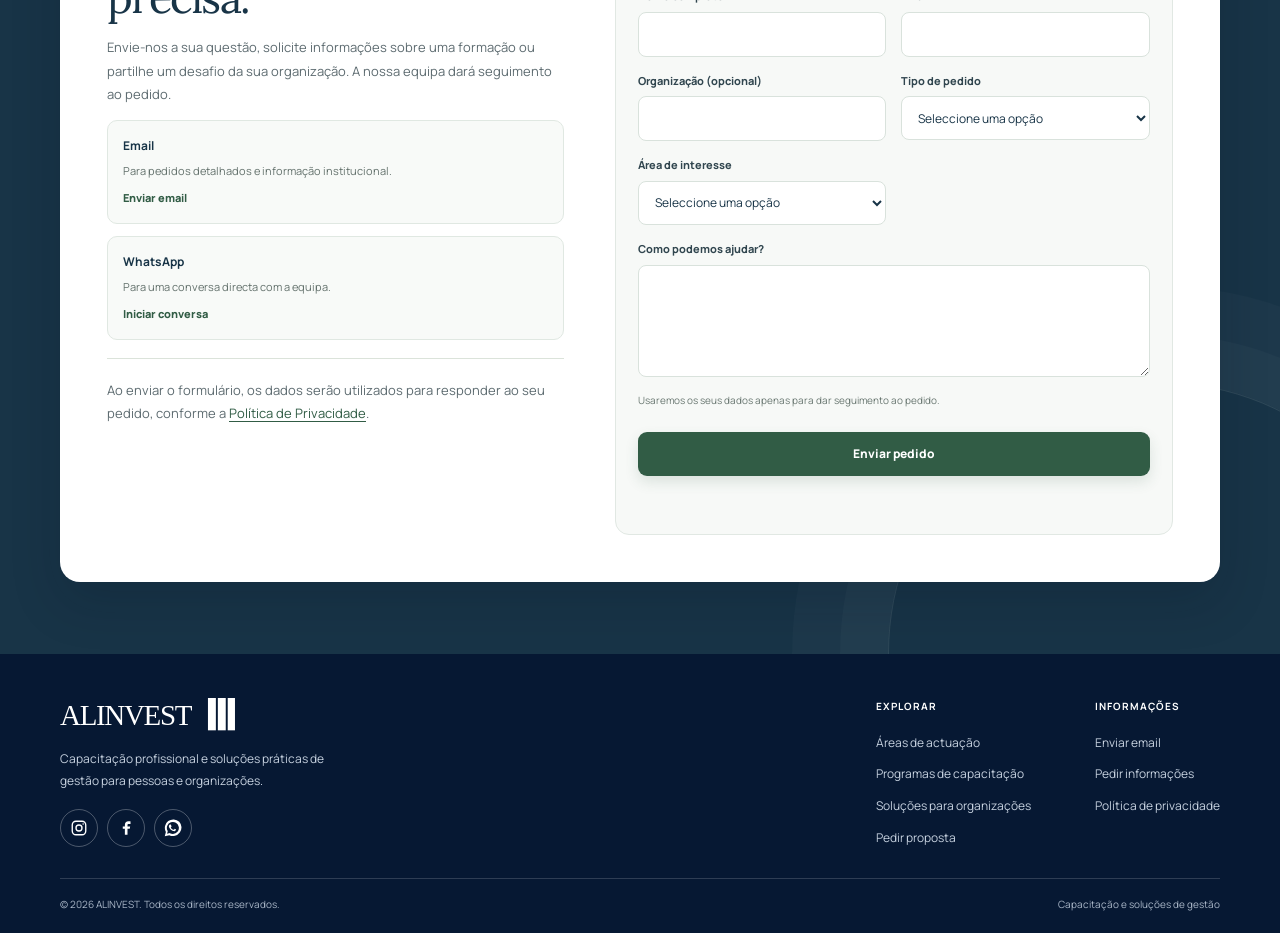
==== commit d58e5df8: "Remove IP and DD marks from featured solution cards" ====
--- a/index.html
+++ b/index.html
@@ -65,12 +65,12 @@
 <div class="solutions-editorial-layout">
   <div class="solutions-featured-grid">
     <article class="solution-story solution-story-featured">
-      <div class="solution-story-meta"><span>01 / SISTEMAS ISO</span><span>ISO</span></div><div class="solution-story-mark" aria-hidden="true">IP</div>
+      <div class="solution-story-meta"><span>01 / SISTEMAS ISO</span><span>ISO</span></div>
       <div class="solution-story-content"><span class="solution-story-category">LABORATÓRIO CORPORATIVO · SISTEMAS ISO</span><h3>ISO Performance</h3><p>Simulação e capacitação prática para implementar, auditar e manter sistemas de gestão ISO, com cenários de trabalho e avaliação técnica das equipas.</p><a href="/solucoes/iso-performance" data-topic="ISO Performance">Conhecer o ISO Performance <span aria-hidden="true">↗</span></a></div>
     </article>
     <article class="solution-story solution-story-featured solution-story-featured-green">
-      <div class="solution-story-meta"><span>02 / PROJECTOS E DESENVOLVIMENTO</span><span>MEAL</span></div><div class="solution-story-mark" aria-hidden="true">DD</div>
-      <div class="solution-story-content"><span class="solution-story-category">CAPACITAÇÃO DE EQUIPAS · DADOS DE PROJECTOS</span><h3>Colecta e Digitalização de Dados em Projectos</h3><p>Capacitação operacional para equipas de projectos, com preparação para colecta em campo, digitalização de dados, simulações e acompanhamento da qualidade.</p><a href="/solucoes/capacitacao-colecta-digitalizacao-dados" data-topic="Colecta e Digitalização de Dados em Projectos">Conhecer a solução <span aria-hidden="true">↗</span></a></div>
+      <div class="solution-story-meta"><span>02 / PROJECTOS E DESENVOLVIMENTO</span><span>MEAL</span></div>
+      <div class="solution-story-content"><span class="solution-story-category">CAPACITAÇÃO DE EQUIPAS · DADOS DE PROJECTOS</span><h3>Colecta e Digitalização de<br>Dados em Projectos</h3><p>Capacitação operacional para equipas de projectos, com preparação para colecta em campo, digitalização de dados, simulações e acompanhamento da qualidade.</p><a href="/solucoes/capacitacao-colecta-digitalizacao-dados" data-topic="Colecta e Digitalização de Dados em Projectos">Conhecer a solução <span aria-hidden="true">↗</span></a></div>
     </article>
   </div>
   <div class="solutions-story-list" aria-label="Outras soluções ALINVEST" data-cms-page="home-solucoes">
--- a/assets/css/site.css
+++ b/assets/css/site.css
@@ -1636,3 +1636,21 @@
 #contacto .contact-path a > span{display:none!important}
 .contact-section #contact-form button[type="submit"]::after,
 #contacto #contact-form button[type="submit"]::after{content:none!important;display:none!important}
+
+/* Soluções ALINVEST — dois programas em destaque e restantes soluções abaixo */
+#solucoes .solutions-editorial-layout{display:block}
+#solucoes .solutions-featured-grid{display:grid;grid-template-columns:repeat(2,minmax(0,1fr));gap:20px;margin-bottom:24px}
+#solucoes .solutions-featured-grid .solution-story-featured{min-height:410px}
+#solucoes .solution-story-featured-green{border-color:#244c3a!important;background:#234b39!important;box-shadow:0 10px 28px rgba(35,75,57,.12)!important}
+#solucoes .solution-story-featured-green:after{border-color:rgba(255,255,255,.16)!important}
+#solucoes .solution-story-featured-green .solution-story-mark{border-color:#52745e;background:#315b45;color:#e4edcf}
+#solucoes .solution-story-featured-green .solution-story-category{color:#d4e3c8}
+#solucoes .solutions-story-list{display:grid;grid-template-columns:repeat(3,minmax(0,1fr));gap:12px;border:0}
+#solucoes .solution-story-compact{justify-content:flex-start;min-height:175px;padding:20px;border:1px solid #dfe4e8;border-radius:15px;background:#fff}
+#solucoes .solution-story-compact .solution-story-content{display:flex;flex-direction:column;align-items:flex-start;gap:0}
+#solucoes .solution-story-compact .solution-story-meta{margin-bottom:13px}
+#solucoes .solution-story-compact h3{font-size:16px;line-height:1.35}
+#solucoes .solution-story-compact p{max-width:none;font-size:11px;line-height:1.7}
+#solucoes .solution-story-compact a{margin-top:auto;padding-top:13px;white-space:normal}
+@media(max-width:900px){#solucoes .solutions-featured-grid{gap:14px}#solucoes .solutions-featured-grid .solution-story-featured{min-height:390px}#solucoes .solutions-story-list{grid-template-columns:1fr 1fr}}
+@media(max-width:620px){#solucoes .solutions-featured-grid{grid-template-columns:1fr;gap:13px}#solucoes .solutions-featured-grid .solution-story-featured{min-height:0;padding:23px}#solucoes .solution-story-featured .solution-story-mark{margin:27px 0 19px}#solucoes .solutions-story-list{grid-template-columns:1fr;gap:9px}#solucoes .solution-story-compact{min-height:0;padding:18px}}
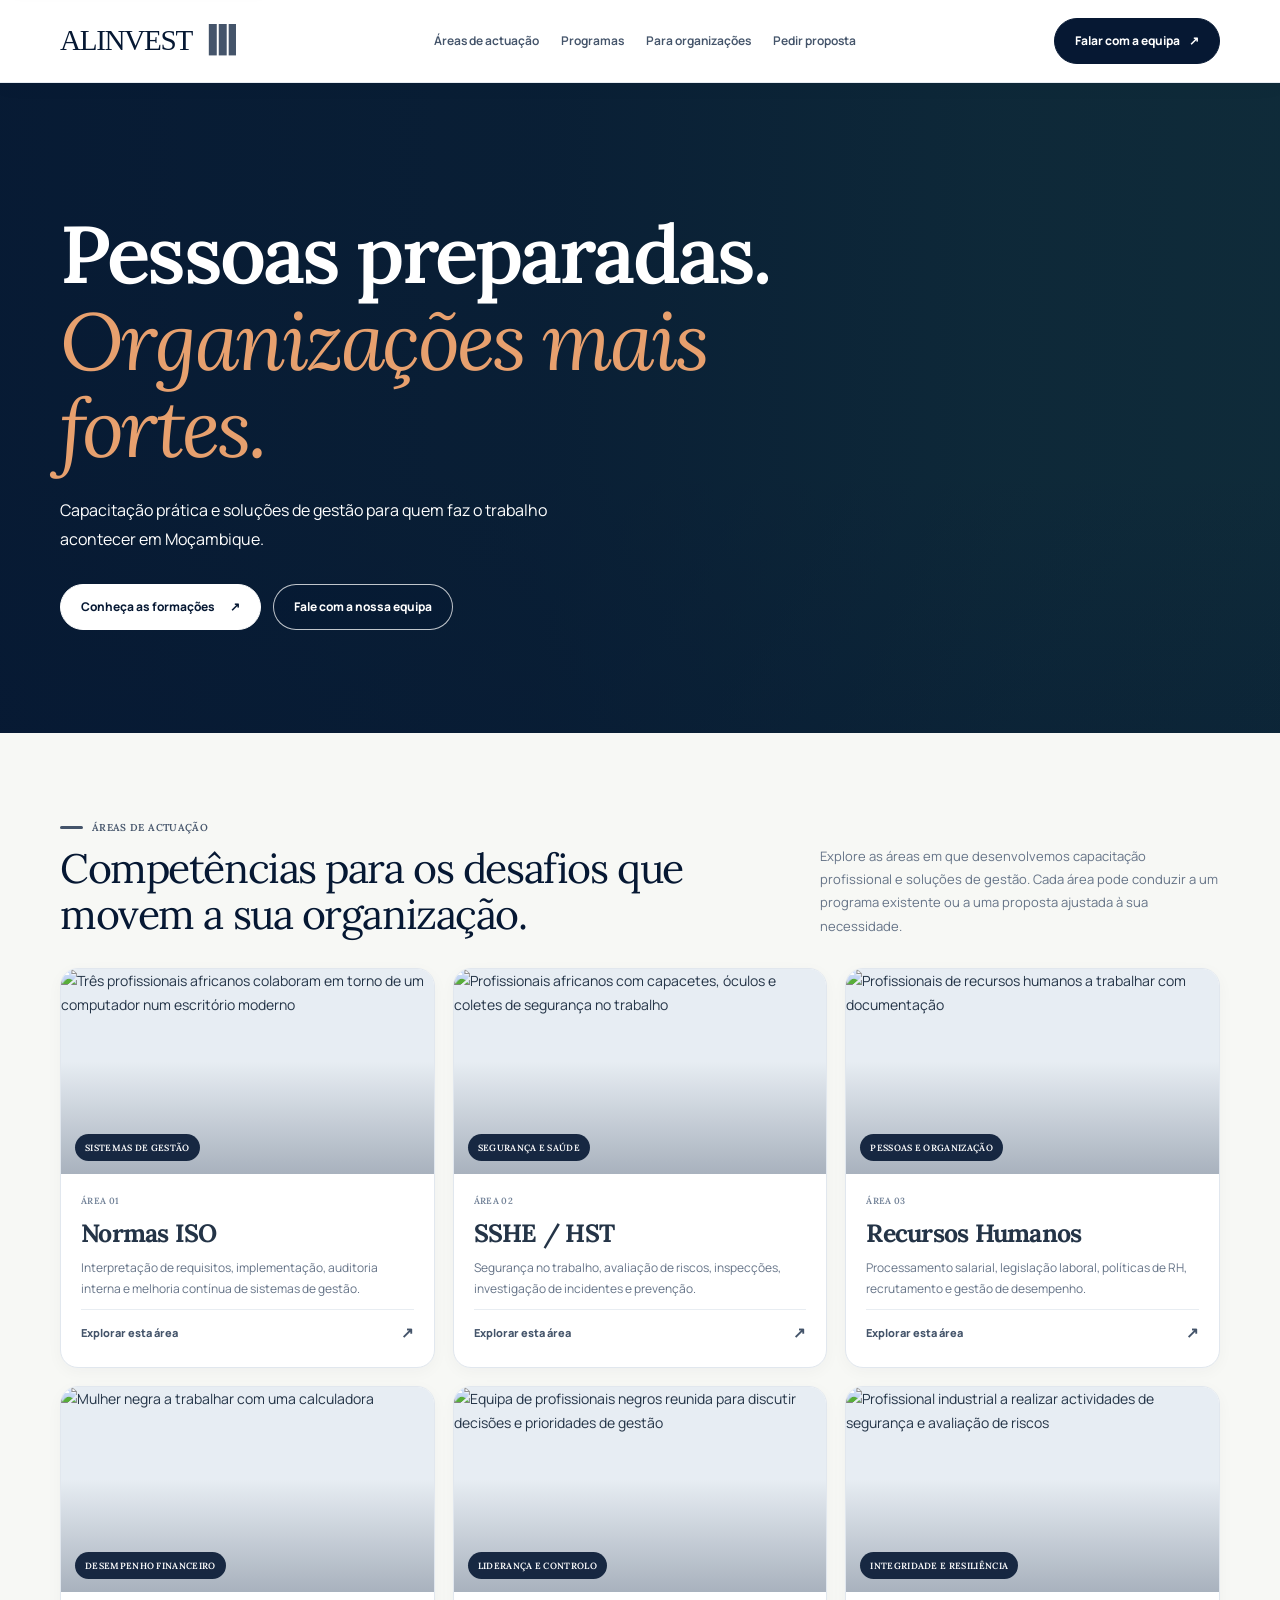
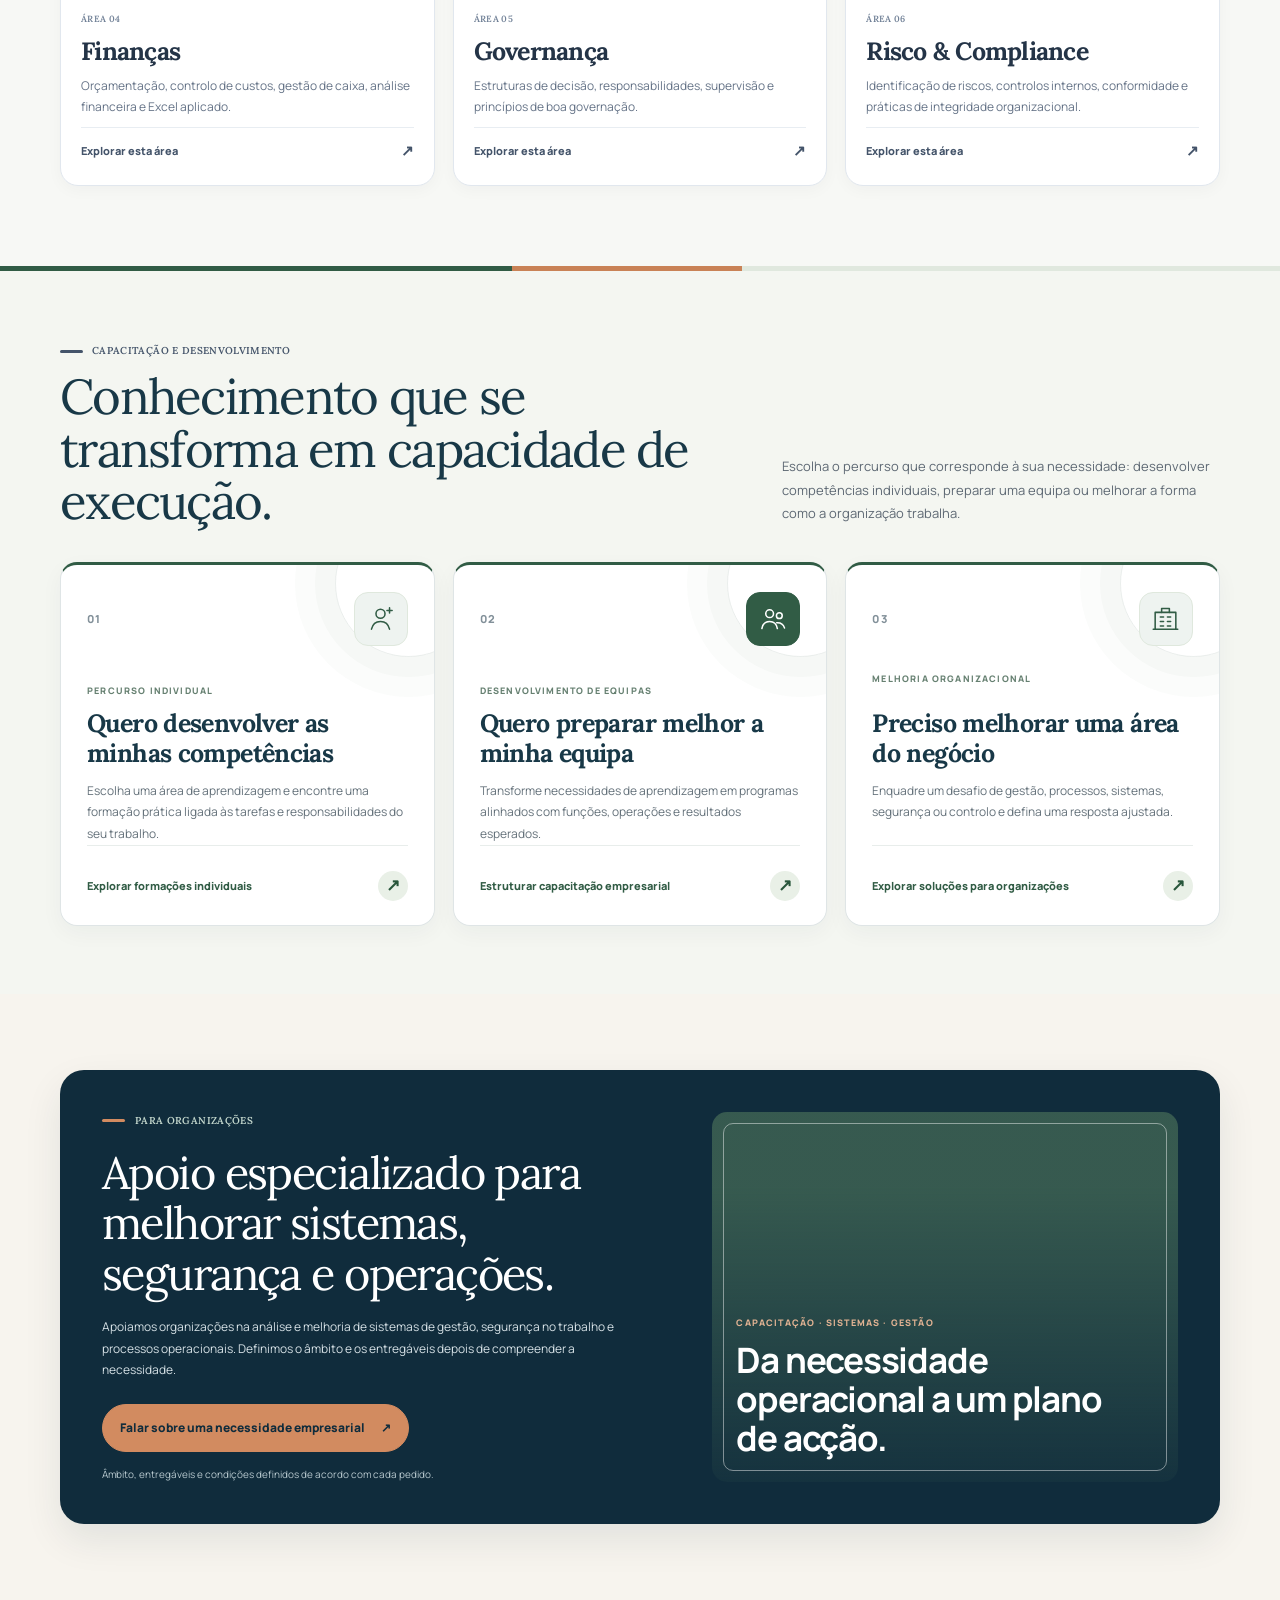
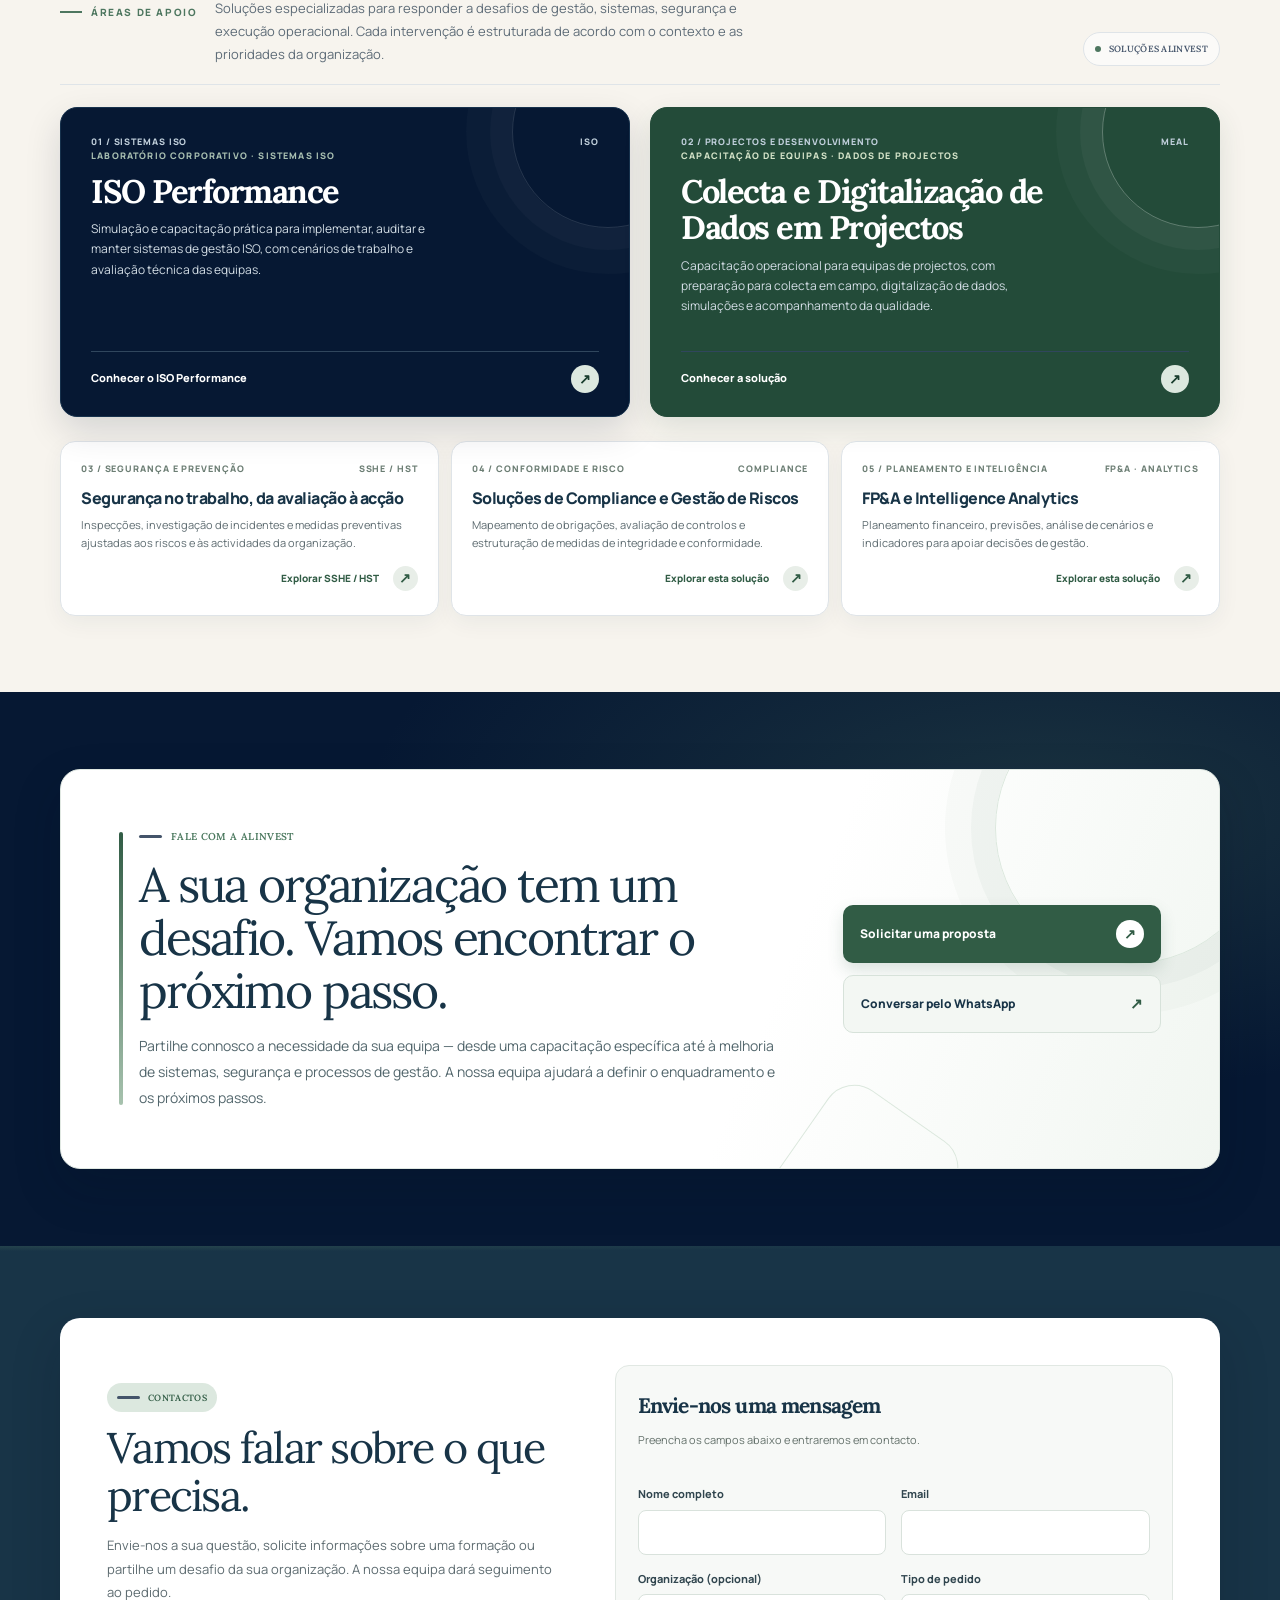
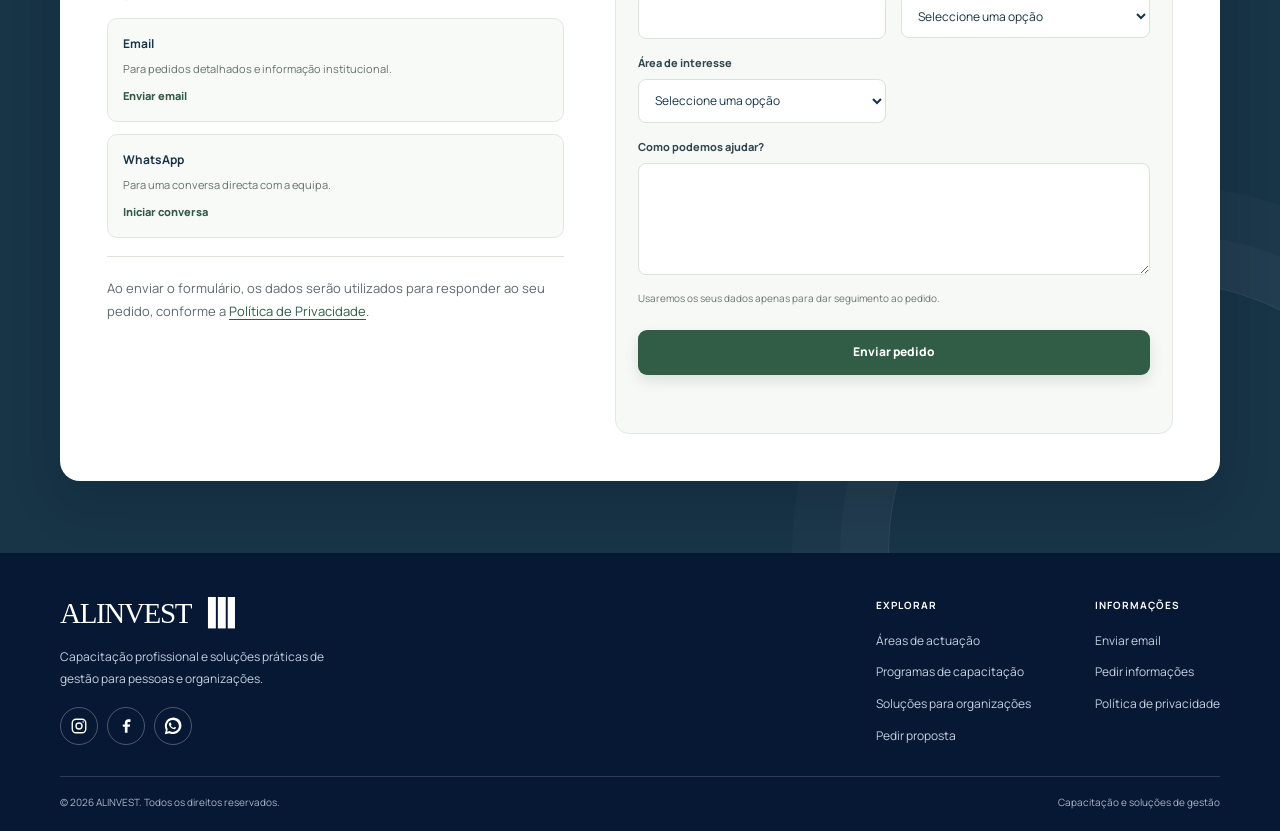
==== commit c45143bc: "Improve homepage social preview metadata" ====
--- a/index.html
+++ b/index.html
@@ -11,7 +11,7 @@
 <meta property="og:site_name" content="ALINVEST"><meta property="og:url" content="https://www.alinvest-group.com/">
 <meta property="og:title" content="ALINVEST | Formação Profissional e Soluções de Gestão em Moçambique">
 <meta property="og:description" content="Capacitação profissional e soluções de gestão ajustadas às necessidades de profissionais e organizações em Moçambique.">
-<meta name="twitter:card" content="summary">
+<meta name="twitter:card" content="summary_large_image"><meta property="og:image" content="https://images.pexels.com/photos/30678211/pexels-photo-30678211.jpeg?auto=compress&cs=tinysrgb&w=1600"><meta name="twitter:image" content="https://images.pexels.com/photos/30678211/pexels-photo-30678211.jpeg?auto=compress&cs=tinysrgb&w=1600">
 <link rel="canonical" href="https://www.alinvest-group.com/"><meta name="description" content="Formação profissional e capacitação empresarial em Moçambique. A ALINVEST desenvolve competências em Normas ISO, SSHE/HST, Recursos Humanos, Finanças, Governança, Risco e Compliance.">
 <title>ALINVEST — Capacitação e Desenvolvimento Profissional</title>
 <link rel="stylesheet" href="assets/css/site.css">
--- a/assets/css/site.css
+++ b/assets/css/site.css
@@ -1654,3 +1654,50 @@
 #solucoes .solution-story-compact a{margin-top:auto;padding-top:13px;white-space:normal}
 @media(max-width:900px){#solucoes .solutions-featured-grid{gap:14px}#solucoes .solutions-featured-grid .solution-story-featured{min-height:390px}#solucoes .solutions-story-list{grid-template-columns:1fr 1fr}}
 @media(max-width:620px){#solucoes .solutions-featured-grid{grid-template-columns:1fr;gap:13px}#solucoes .solutions-featured-grid .solution-story-featured{min-height:0;padding:23px}#solucoes .solution-story-featured .solution-story-mark{margin:27px 0 19px}#solucoes .solutions-story-list{grid-template-columns:1fr;gap:9px}#solucoes .solution-story-compact{min-height:0;padding:18px}}
+
+
+/* Featured solutions: compact layout without the decorative IP/DD monograms. */
+#solucoes .solutions-featured-grid .solution-story-featured{
+  min-height:310px!important;
+  padding:27px 30px 23px!important;
+}
+#solucoes .solutions-featured-grid .solution-story-featured .solution-story-content{
+  display:flex;
+  flex-direction:column;
+  align-items:flex-start;
+  flex:1;
+}
+#solucoes .solutions-featured-grid .solution-story-category{
+  margin:0 0 9px!important;
+}
+#solucoes .solutions-featured-grid .solution-story-featured h3{
+  max-width:24ch!important;
+  margin:0 0 10px!important;
+  font-size:clamp(27px,2.55vw,34px)!important;
+  line-height:1.12!important;
+}
+#solucoes .solutions-featured-grid .solution-story-featured p{
+  max-width:52ch!important;
+  font-size:12px!important;
+  line-height:1.7!important;
+}
+#solucoes .solutions-featured-grid .solution-story-featured a{
+  width:100%;
+  margin-top:auto!important;
+  padding-top:13px!important;
+}
+@media(max-width:900px){
+  #solucoes .solutions-featured-grid .solution-story-featured{min-height:300px!important;padding:24px!important}
+  #solucoes .solutions-featured-grid .solution-story-featured h3{font-size:clamp(25px,3vw,30px)!important}
+}
+@media(max-width:620px){
+  #solucoes .solutions-featured-grid .solution-story-featured{min-height:0!important;padding:22px!important}
+  #solucoes .solutions-featured-grid .solution-story-featured h3{font-size:27px!important}
+}
+
+
+/* Match the fine circular line detail on both featured solution cards. */
+#solucoes .solution-story-featured-green:after{
+  border:1px solid rgba(255,255,255,.28)!important;
+  box-shadow:0 0 0 22px rgba(255,255,255,.035),0 0 0 46px rgba(255,255,255,.025)!important;
+}
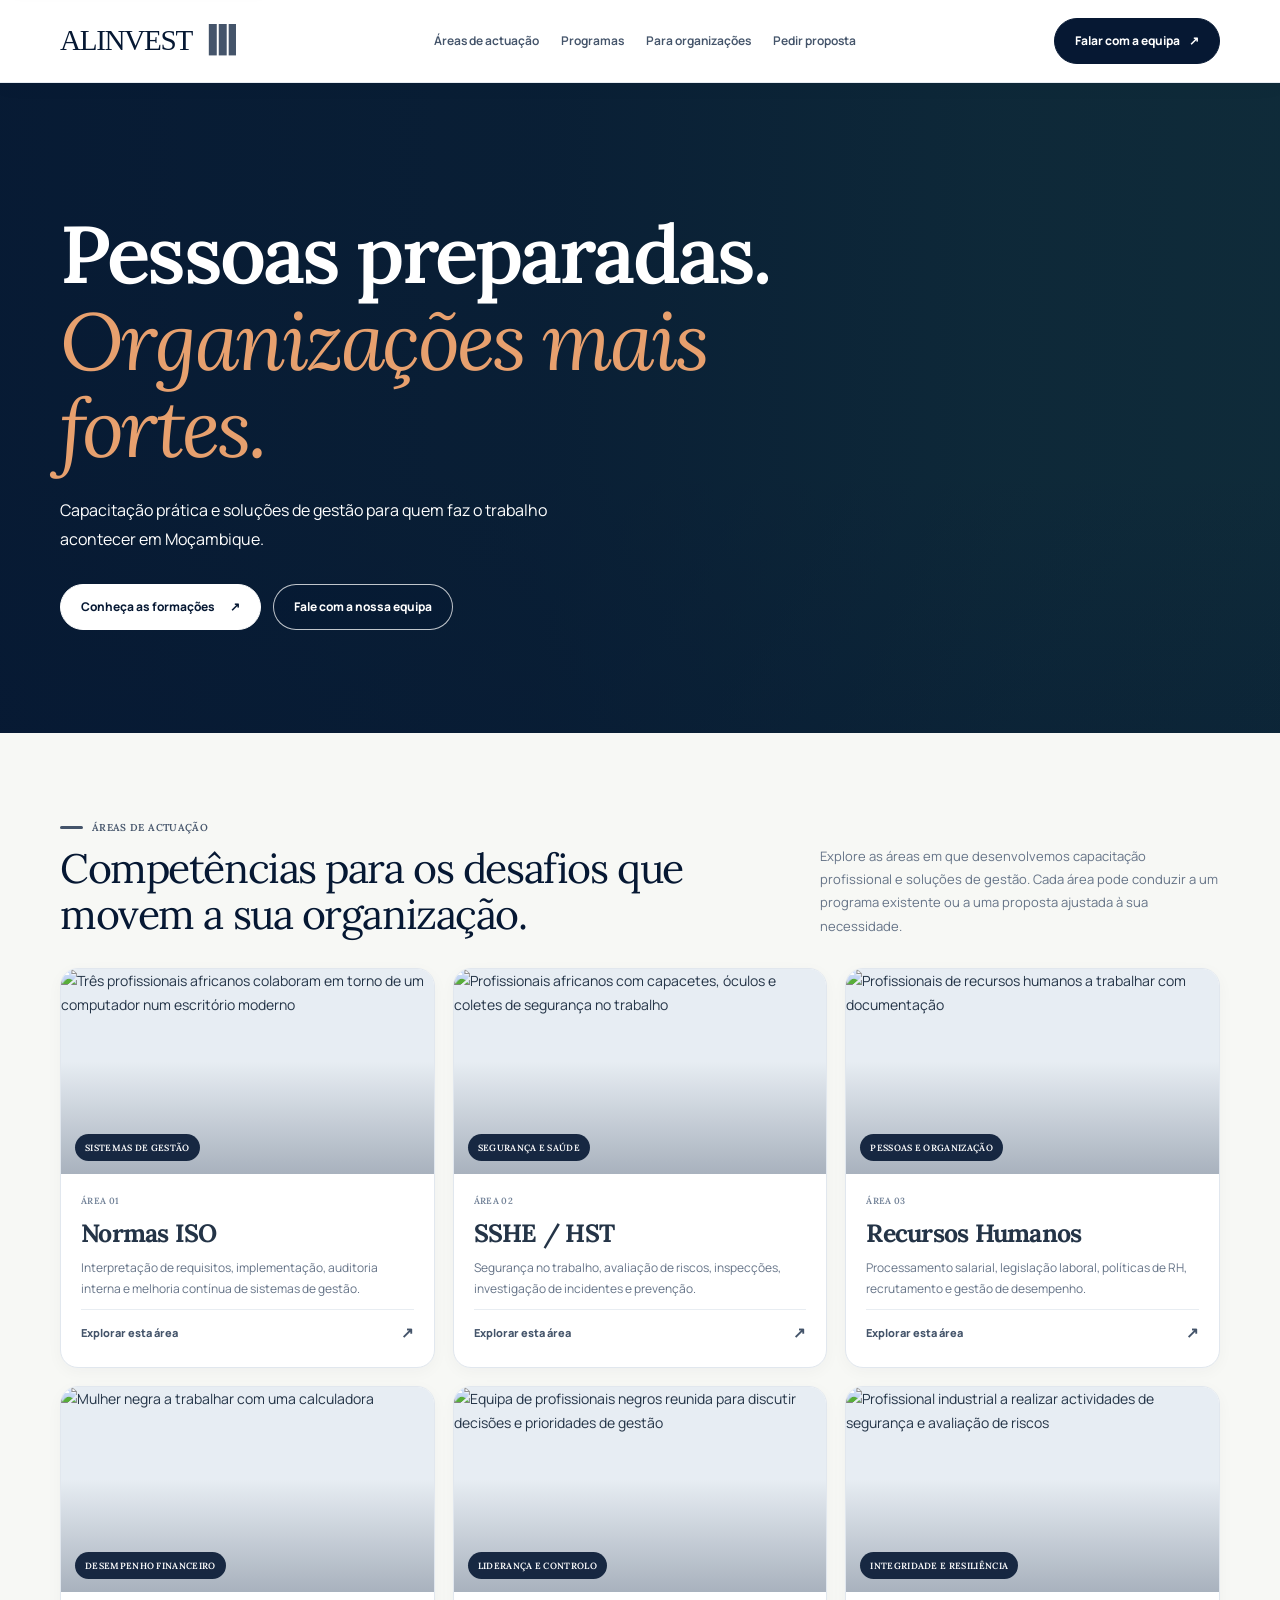
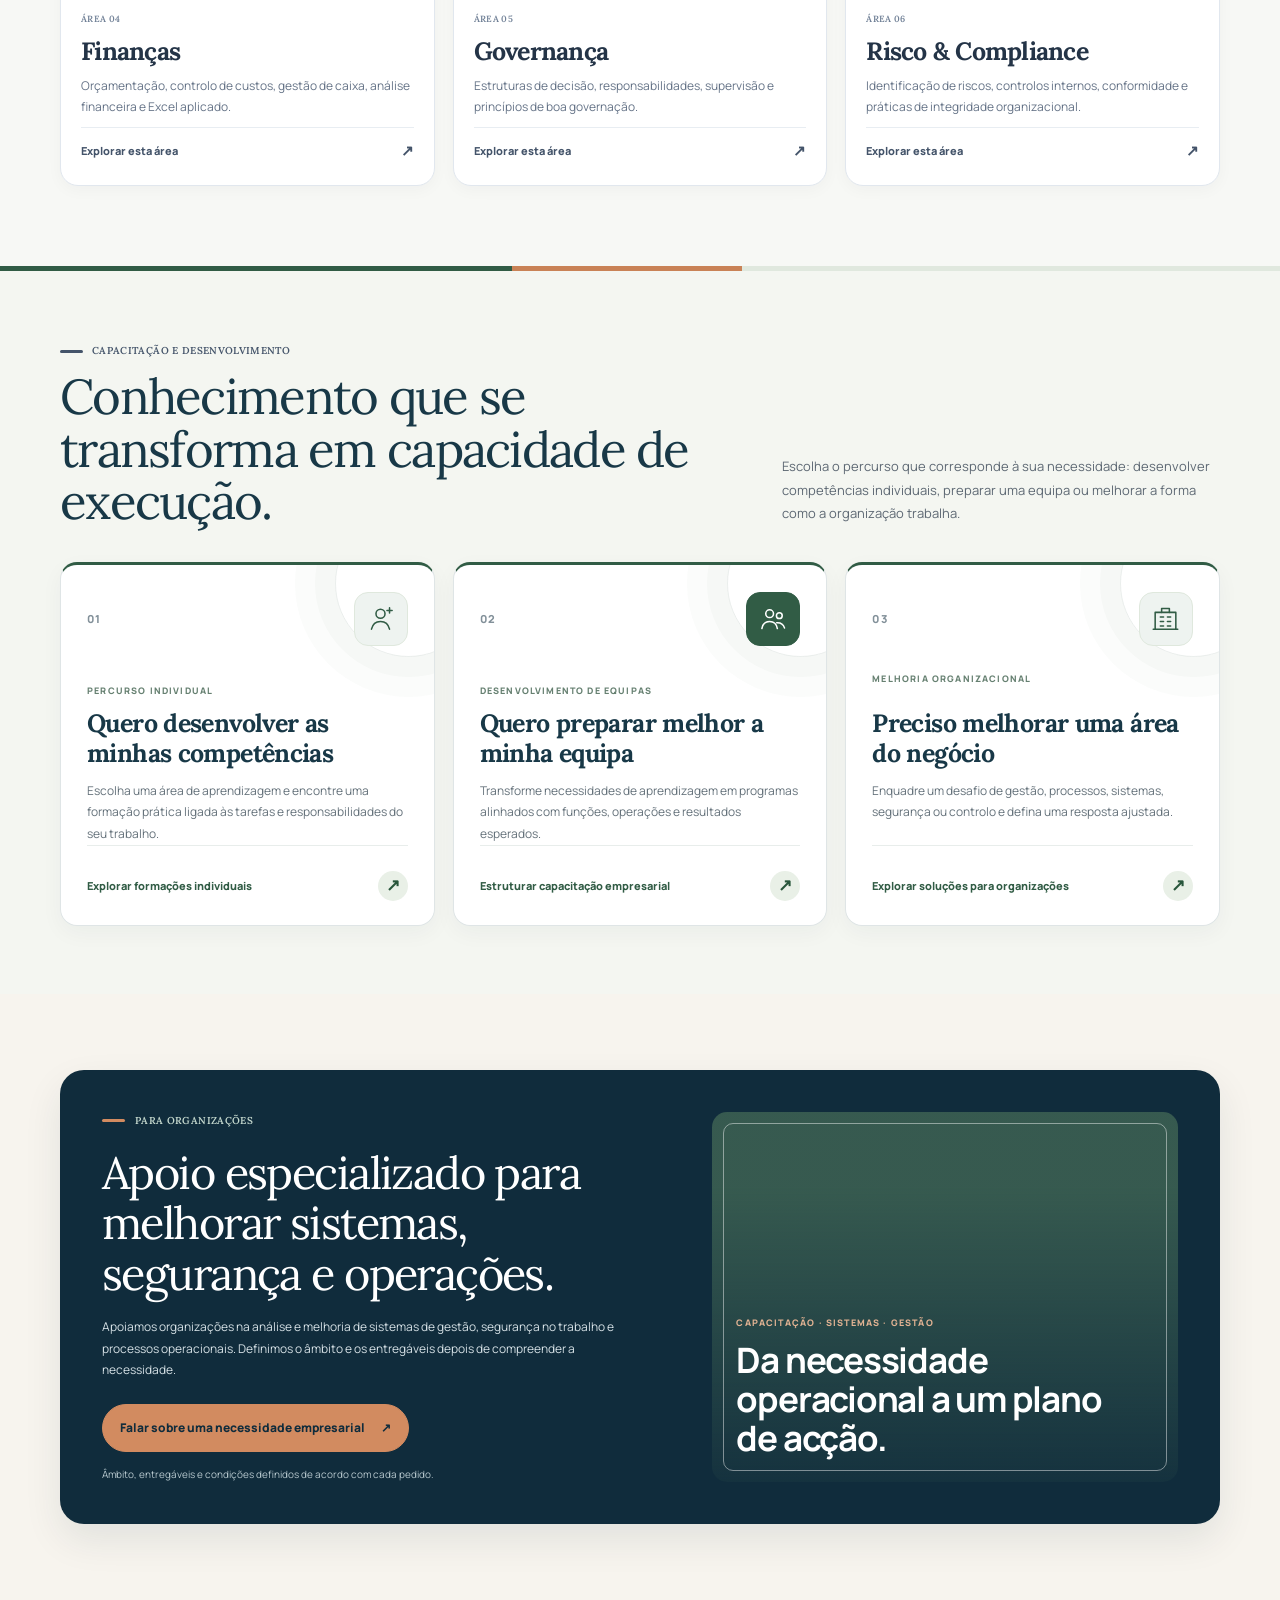
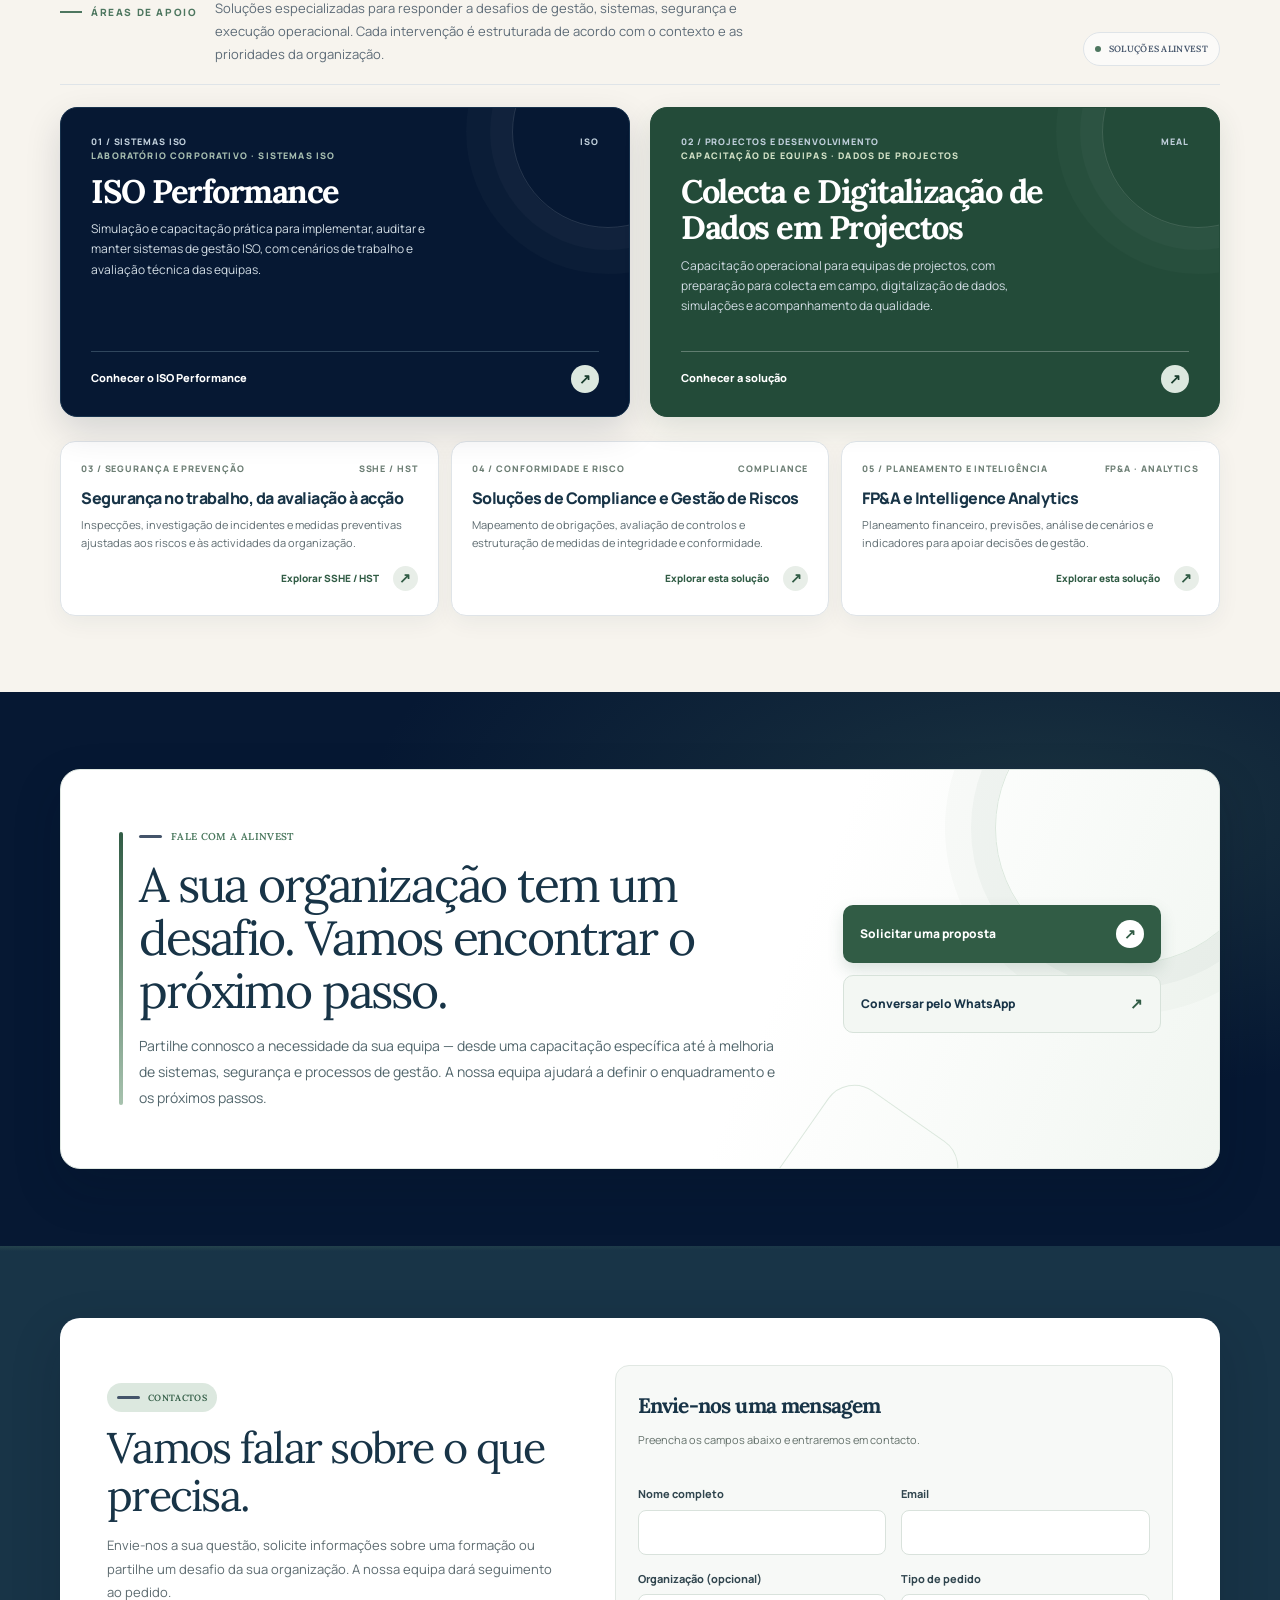
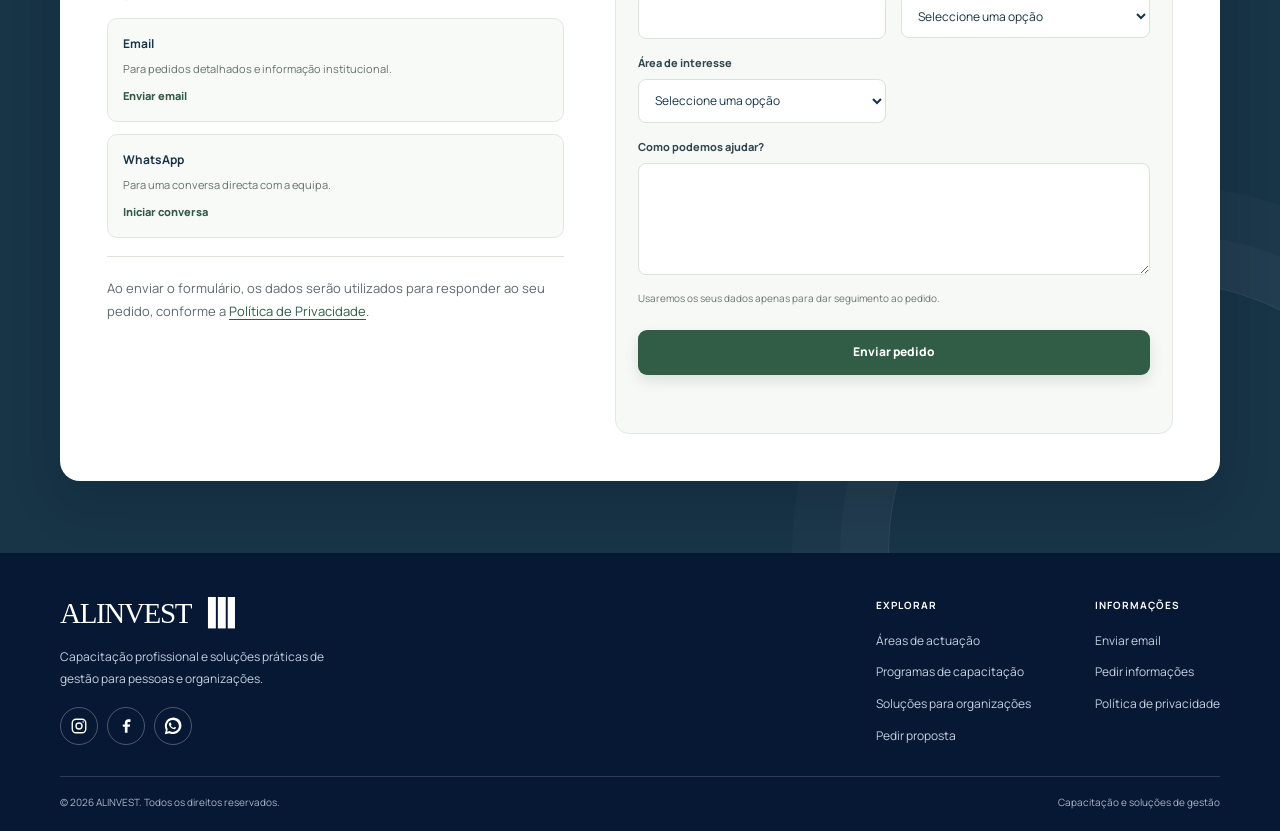
==== commit 2e931892: "Strengthen ALINVEST local SEO structured data" ====
--- a/index.html
+++ b/index.html
@@ -12,10 +12,65 @@
 <meta property="og:title" content="ALINVEST | Formação Profissional e Soluções de Gestão em Moçambique">
 <meta property="og:description" content="Capacitação profissional e soluções de gestão ajustadas às necessidades de profissionais e organizações em Moçambique.">
 <meta name="twitter:card" content="summary_large_image"><meta property="og:image" content="https://images.pexels.com/photos/30678211/pexels-photo-30678211.jpeg?auto=compress&cs=tinysrgb&w=1600"><meta name="twitter:image" content="https://images.pexels.com/photos/30678211/pexels-photo-30678211.jpeg?auto=compress&cs=tinysrgb&w=1600">
-<link rel="canonical" href="https://www.alinvest-group.com/"><meta name="description" content="Formação profissional e capacitação empresarial em Moçambique. A ALINVEST desenvolve competências em Normas ISO, SSHE/HST, Recursos Humanos, Finanças, Governança, Risco e Compliance.">
+<link rel="canonical" href="https://www.alinvest-group.com/"><meta name="description" content="ALINVEST: capacitação profissional e soluções de gestão em Maputo e Moçambique. Formação empresarial em Normas ISO, HST/SSHE, RH, Finanças, Compliance, Risco e MEAL.">
 <title>ALINVEST — Capacitação e Desenvolvimento Profissional</title>
 <link rel="stylesheet" href="assets/css/site.css">
-<script type="application/ld+json">{"@context":"https://schema.org","@type":"Organization","name":"ALINVEST","url":"https://www.alinvest-group.com/","email":"info@alinvest-group.com","telephone":"+258851658131","address":{"@type":"PostalAddress","addressLocality":"Maputo","addressCountry":"MZ"},"areaServed":{"@type":"Country","name":"Mozambique"},"knowsAbout":["Capacitação profissional","Normas ISO","SSHE e HST","Recursos Humanos","Finanças","Governança","Gestão de Riscos","Compliance"]}</script></head>
+<script type="application/ld+json">{
+  "@context":"https://schema.org",
+  "@graph":[
+    {
+      "@type":"Organization",
+      "@id":"https://www.alinvest-group.com/#organization",
+      "name":"ALINVEST",
+      "alternateName":"ALINVEST Lda.",
+      "url":"https://www.alinvest-group.com/",
+      "email":"info@alinvest-group.com",
+      "telephone":"+258851658131",
+      "sameAs":[
+        "https://www.instagram.com/alinvest.lda/",
+        "https://www.facebook.com/alinvest.lda"
+      ],
+      "address":{
+        "@type":"PostalAddress",
+        "addressLocality":"Maputo",
+        "addressRegion":"Maputo",
+        "addressCountry":"MZ"
+      },
+      "areaServed":[
+        {"@type":"Country","name":"Mozambique"},
+        {"@type":"City","name":"Maputo"}
+      ],
+      "contactPoint":[{
+        "@type":"ContactPoint",
+        "contactType":"sales and information",
+        "email":"info@alinvest-group.com",
+        "telephone":"+258851658131",
+        "availableLanguage":["Portuguese"]
+      }],
+      "knowsAbout":[
+        "Capacitação e desenvolvimento profissional em Moçambique",
+        "Formação profissional para empresas",
+        "Normas ISO 9001, ISO 14001 e ISO 45001",
+        "Segurança e Saúde no Trabalho (HST)",
+        "SSHE",
+        "Recursos Humanos e processamento salarial",
+        "Gestão financeira e FP&A",
+        "Governança corporativa",
+        "Gestão de riscos e compliance",
+        "Monitoria, avaliação e aprendizagem (MEAL)",
+        "Colecta e digitalização de dados em projectos"
+      ]
+    },
+    {
+      "@type":"WebSite",
+      "@id":"https://www.alinvest-group.com/#website",
+      "url":"https://www.alinvest-group.com/",
+      "name":"ALINVEST",
+      "inLanguage":"pt-MZ",
+      "publisher":{"@id":"https://www.alinvest-group.com/#organization"}
+    }
+  ]
+}</script></head>
 <body>
 <a class="skip-link" href="#conteudo">Saltar para o conteúdo principal</a>
 <header class="header"><div class="wrap nav">
--- a/assets/css/site.css
+++ b/assets/css/site.css
@@ -1701,3 +1701,15 @@
   border:1px solid rgba(255,255,255,.28)!important;
   box-shadow:0 0 0 22px rgba(255,255,255,.035),0 0 0 46px rgba(255,255,255,.025)!important;
 }
+
+/* Both featured cards use the same fine circular white outline as the ISO card. */
+#solucoes .solution-story-featured-green:after{
+ border-color:rgba(255,255,255,.13)!important;
+ box-shadow:0 0 0 22px rgba(255,255,255,.025),0 0 0 46px rgba(255,255,255,.02)!important;
+}
+
+
+/* MEAL / data collection featured card: repeat the straight divider above its CTA. */
+#solucoes .solution-story-featured-green a{
+  border-top:1px solid rgba(255,255,255,.28)!important;
+}
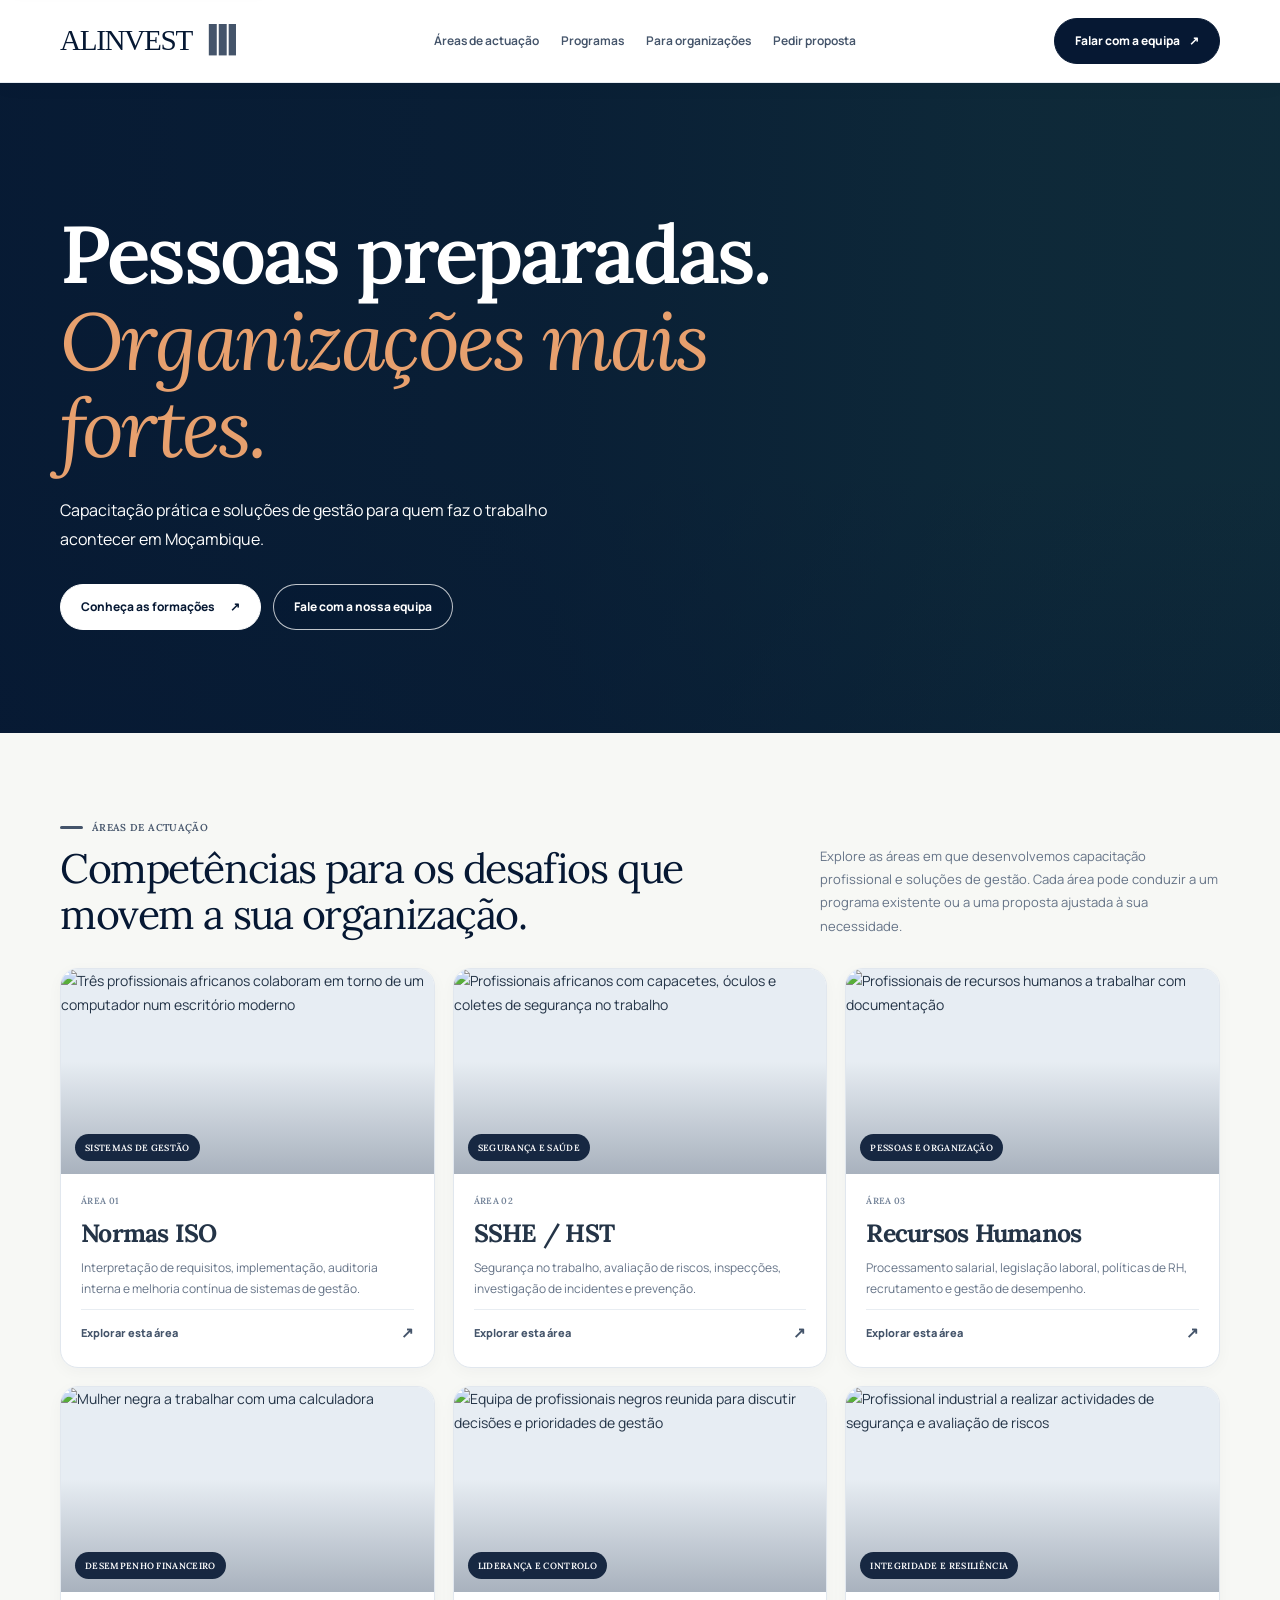
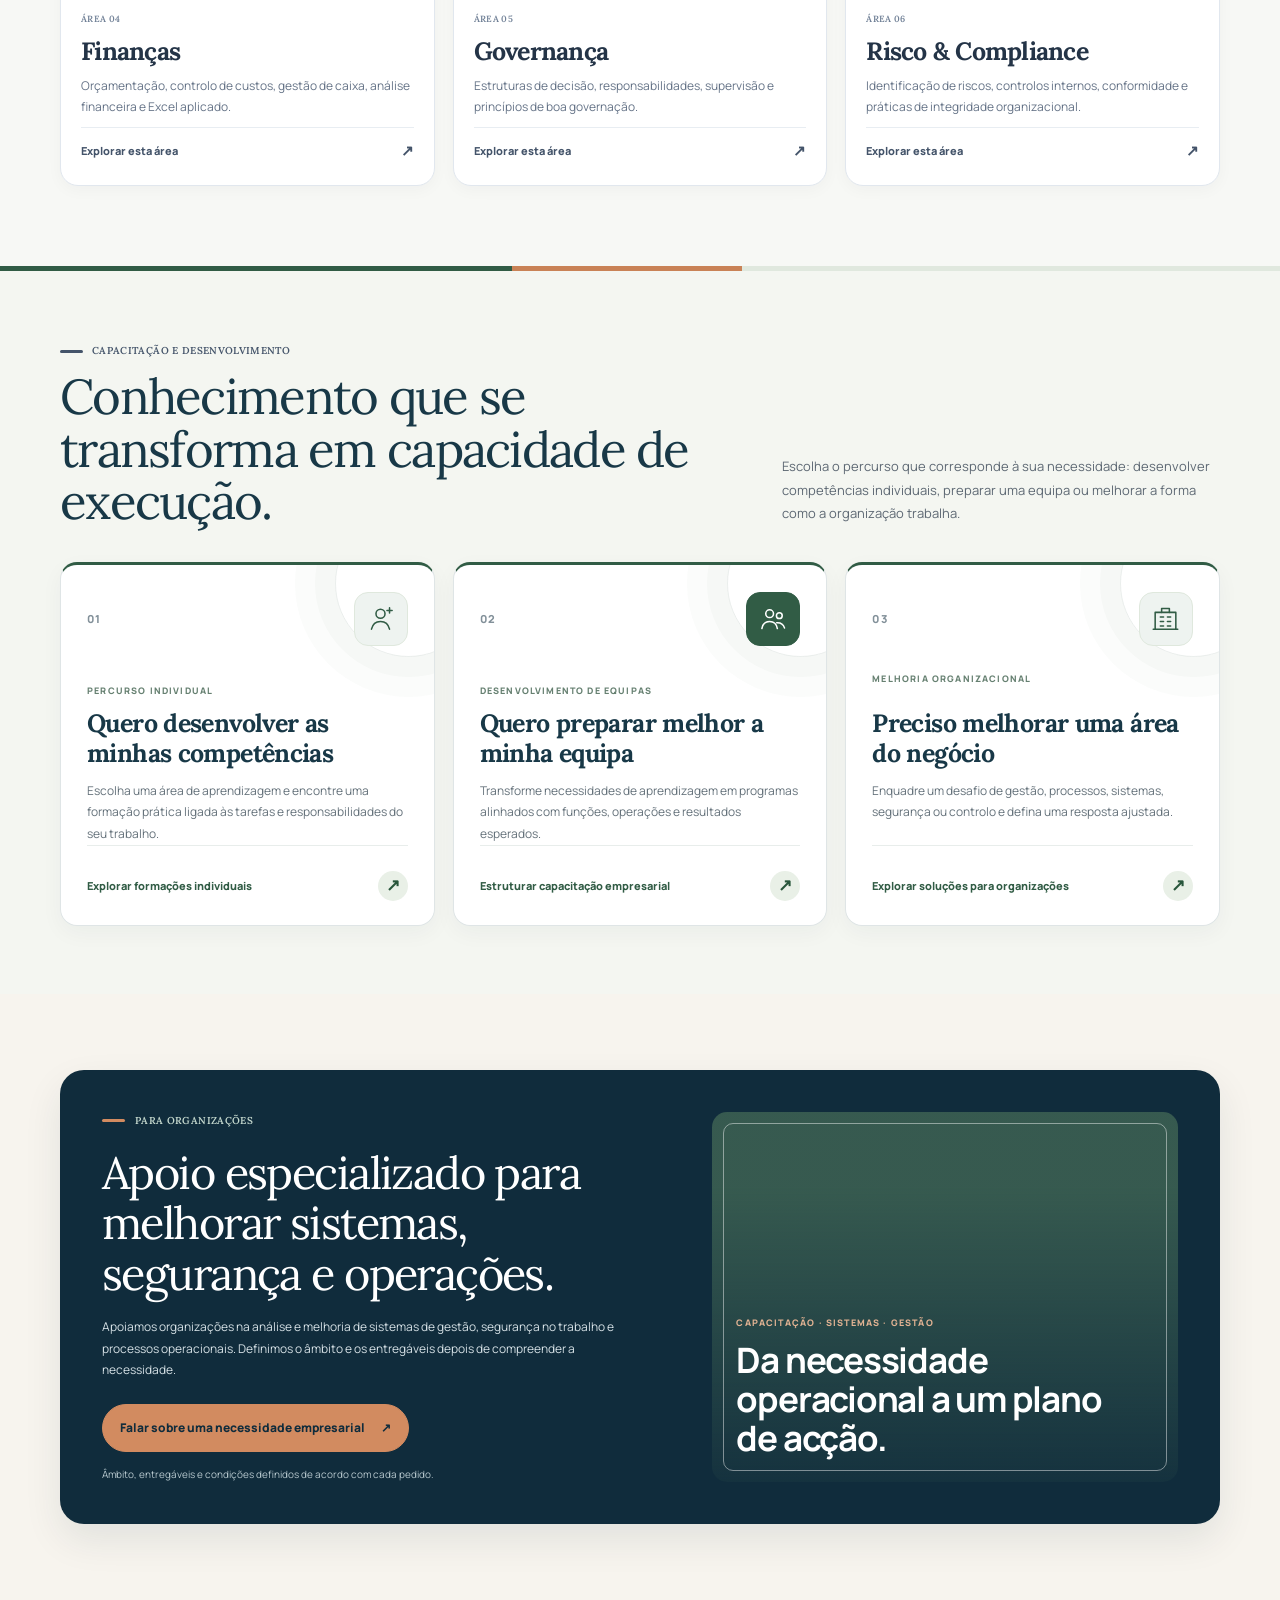
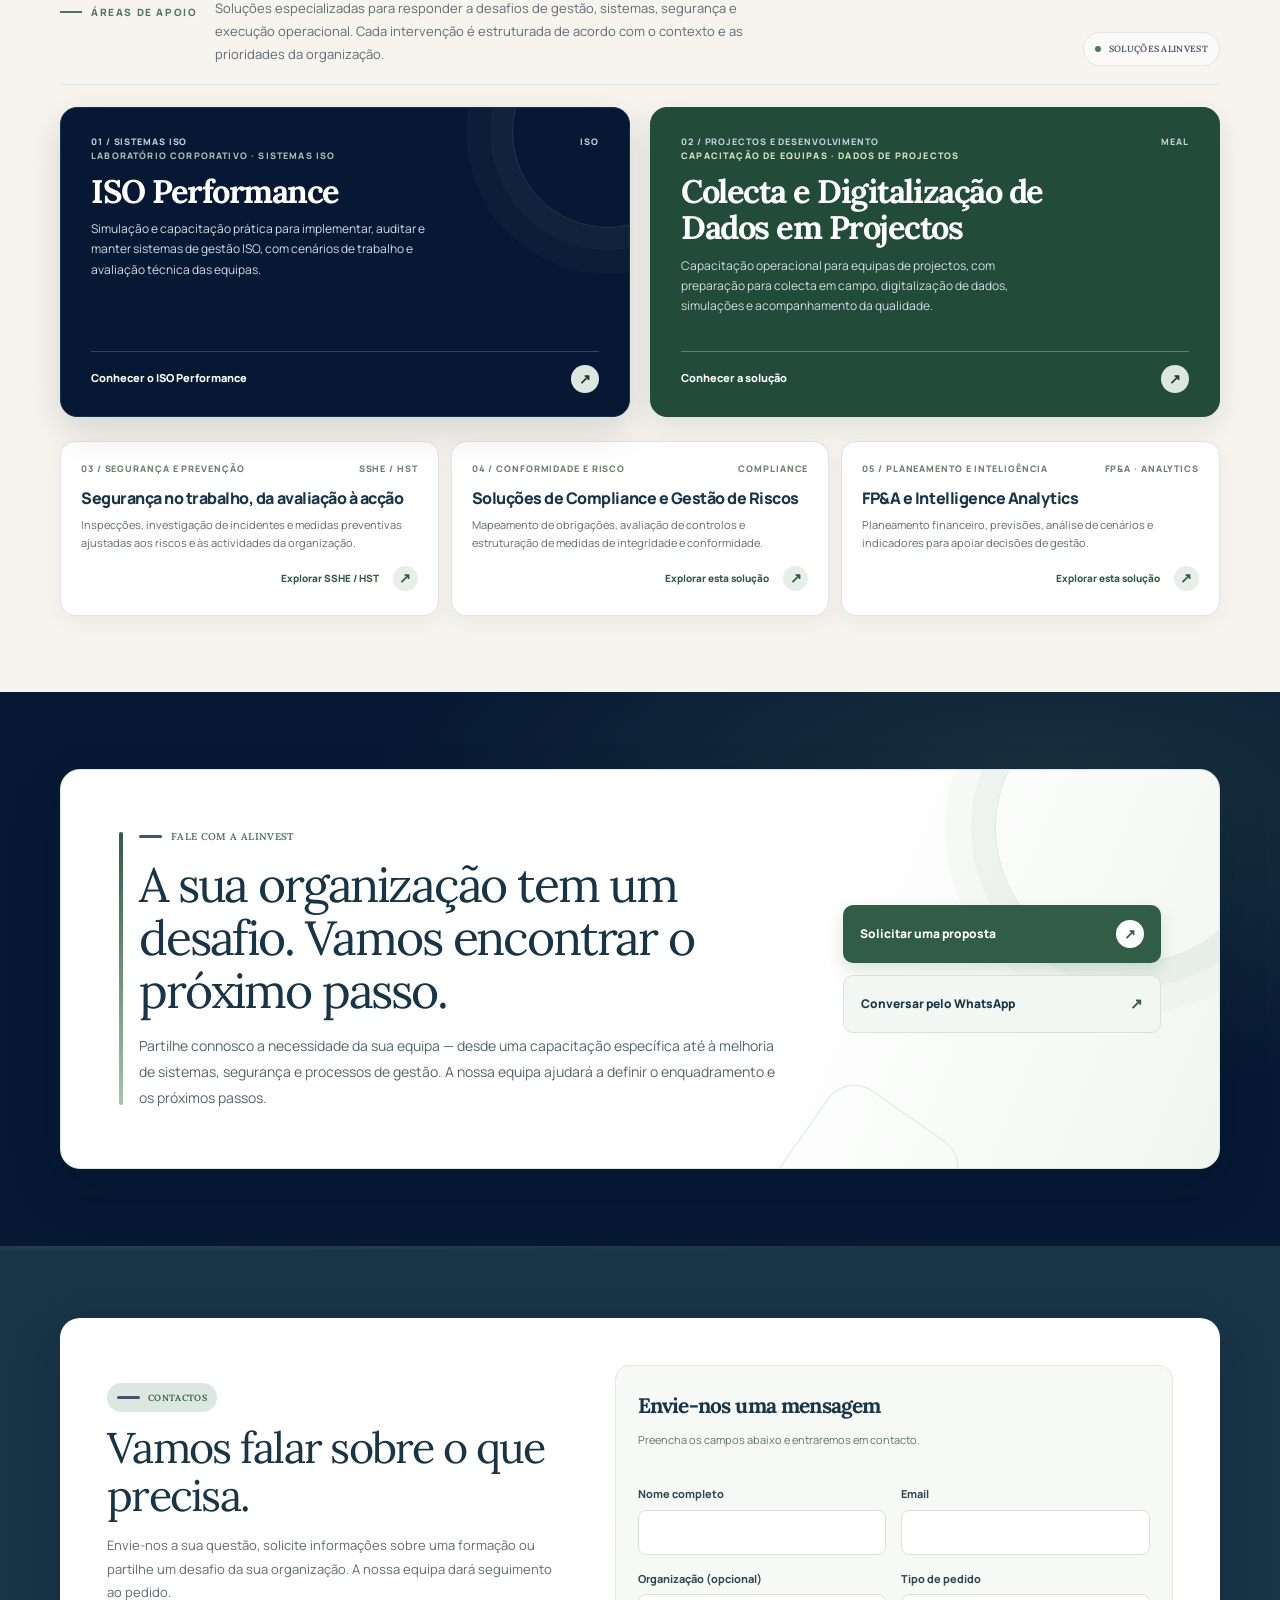
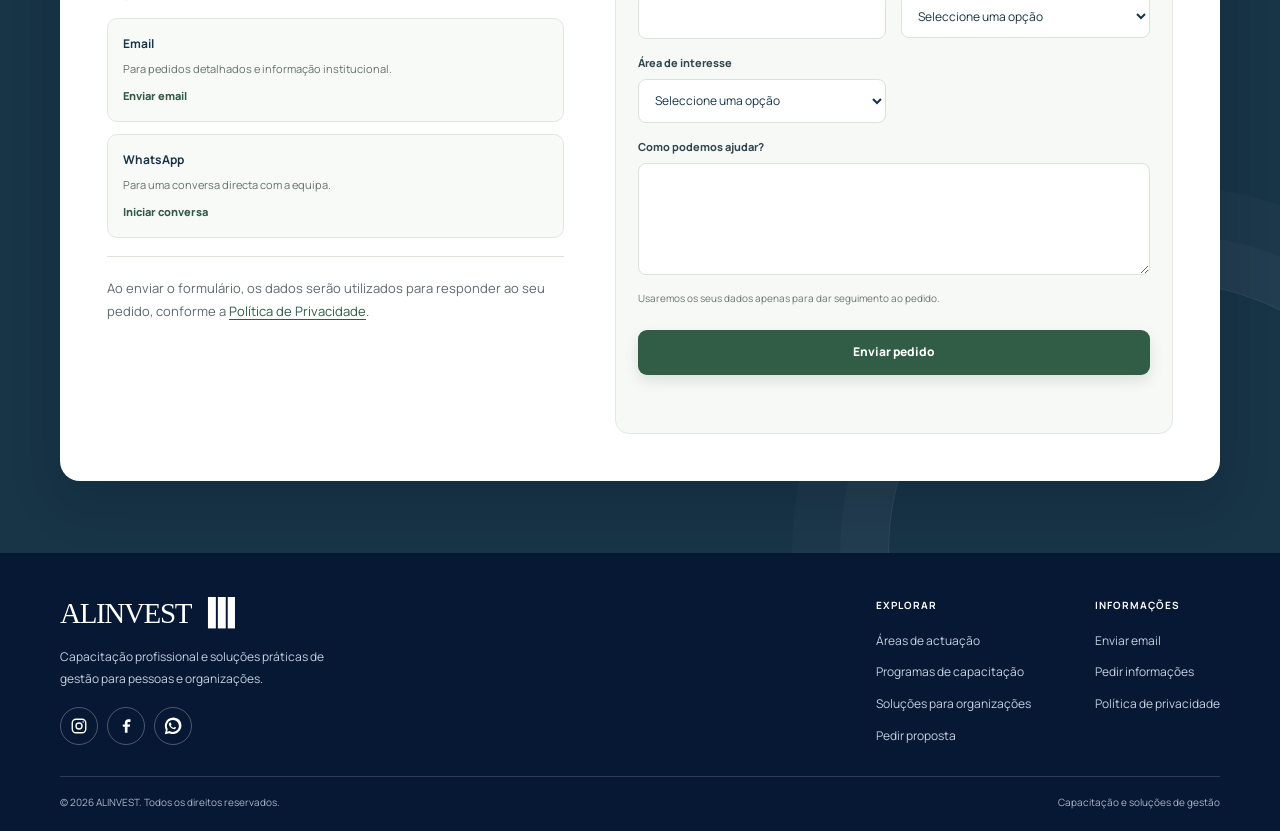
==== commit f1a9927b: "Remove inactive WordPress script references from homepage" ====
--- a/index.html
+++ b/index.html
@@ -171,6 +171,4 @@
 <script src="assets/js/site.js"></script>
 <script src="assets/js/content-data.js"></script>
 <script src="assets/js/content-renderer.js" defer></script>
-<script src="assets/js/cms-config.js"></script>
-<script src="assets/js/cms.js" defer></script>
 </body></html>
--- a/assets/css/site.css
+++ b/assets/css/site.css
@@ -1713,3 +1713,6 @@
 #solucoes .solution-story-featured-green a{
   border-top:1px solid rgba(255,255,255,.28)!important;
 }
+
+/* The MEAL card uses the straight CTA divider, not the ISO card's circular ornament. */
+#solucoes .solution-story-featured-green:after{content:none!important;display:none!important}
